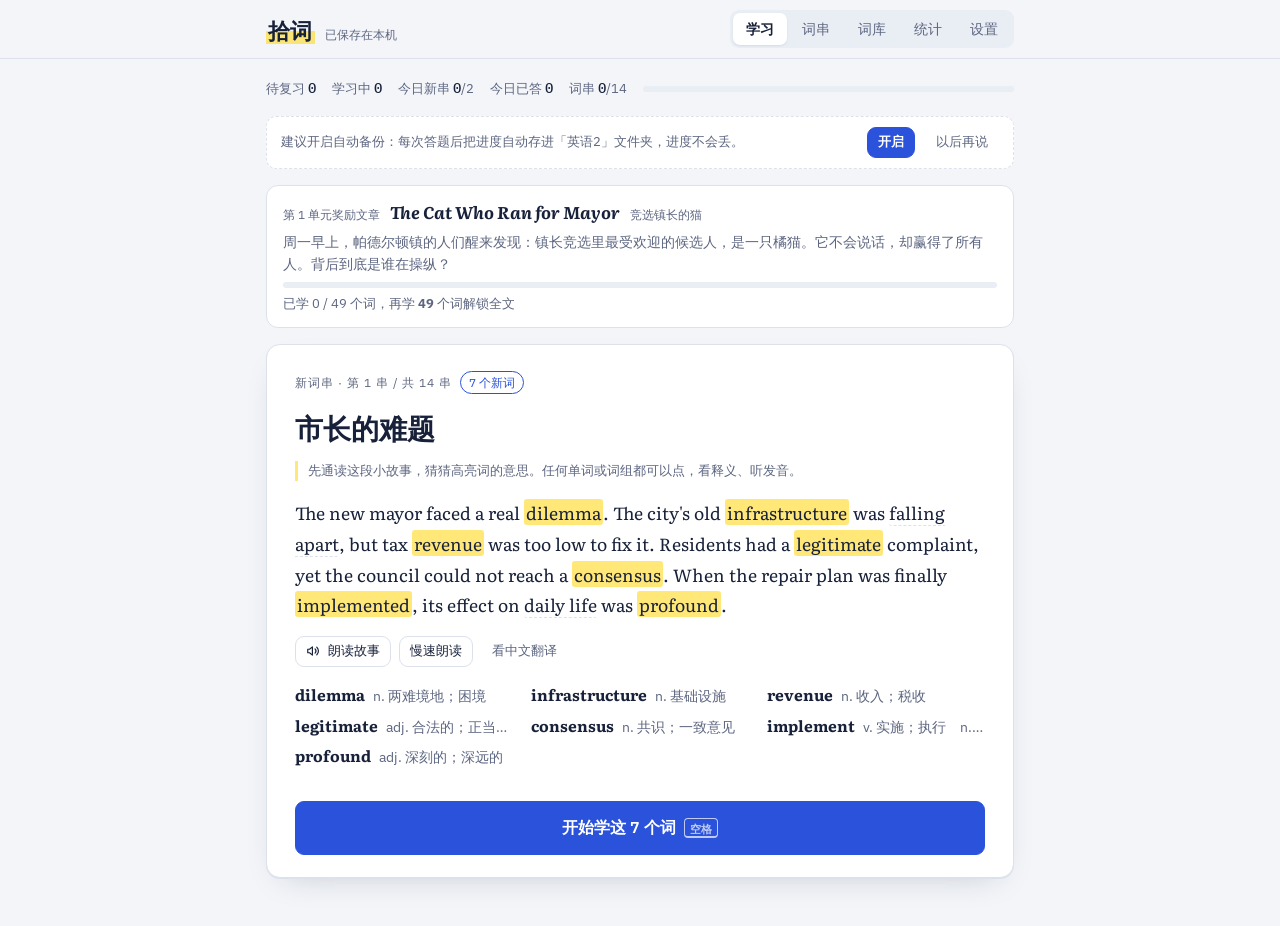
==== app/src/main/assets/www/index.html @ 58d3c7f0 "拾词 1.3.0：安卓 App、短文复习、全文点读、单元文章 Co-Authored-By: Claude Opus 5.5 <noreply@anthropic.com> Claude-Sessio" ====
<!doctype html>
<html lang="zh-CN">
<head>
<meta charset="utf-8">
<meta name="viewport" content="width=device-width,initial-scale=1,viewport-fit=cover">
<title>拾词背单词</title>
<meta name="shici-app" content="1.3.0">
<link rel="preconnect" href="https://fonts.googleapis.com">
<link rel="preconnect" href="https://fonts.gstatic.com" crossorigin>
<link rel="stylesheet" href="https://fonts.googleapis.com/css2?family=IBM+Plex+Mono:wght@400;500&family=IBM+Plex+Sans:wght@400;500;600&family=Literata:opsz,wght@7..72,500;7..72,700&display=swap">
<style>
/* Layout: one centered study column under a slim header; the headword is the hero, marked with a highlighter stroke. */
:root{
  --paper:#F3F5F9; --surface:#FFFFFF; --sunk:#E9EDF4; --ink:#18213A; --muted:#5D6681; --line:#DCE1EB;
  --accent:#2B52DB; --accent-ink:#FFFFFF; --mark:rgba(255,214,10,.55);
  --again:#C9372E; --hard:#B57405; --good:#17834C; --easy:#2B52DB;
  --font-head:"Literata","Songti SC","Noto Serif SC",Georgia,serif;
  --font-ui:"IBM Plex Sans","PingFang SC","Hiragino Sans GB","Microsoft YaHei","Noto Sans SC",system-ui,sans-serif;
  --font-mono:"IBM Plex Mono",ui-monospace,Menlo,Consolas,monospace;
  --font-ipa:"Charis SIL","Doulos SIL","Lucida Sans Unicode","Arial Unicode MS",var(--font-ui);
  color-scheme:light;
}
@media (prefers-color-scheme: dark){:root:not([data-theme="light"]){
  --paper:#0F131D; --surface:#171D2B; --sunk:#1F2738; --ink:#E5E8F1; --muted:#97A0B8; --line:#2A3247;
  --accent:#7E9CFF; --accent-ink:#0D1322; --mark:rgba(230,190,20,.32);
  --again:#FF6E63; --hard:#EDAA3B; --good:#41C783; --easy:#7E9CFF; color-scheme:dark}}
:root[data-theme="dark"]{
  --paper:#0F131D; --surface:#171D2B; --sunk:#1F2738; --ink:#E5E8F1; --muted:#97A0B8; --line:#2A3247;
  --accent:#7E9CFF; --accent-ink:#0D1322; --mark:rgba(230,190,20,.32);
  --again:#FF6E63; --hard:#EDAA3B; --good:#41C783; --easy:#7E9CFF; color-scheme:dark}

*{box-sizing:border-box}
html,body{min-height:100%}
body{margin:0;background:var(--paper);color:var(--ink);font-family:var(--font-ui);font-size:15px;line-height:1.6;-webkit-font-smoothing:antialiased}
[hidden]{display:none!important}
button,input,textarea,select{font:inherit;color:inherit}
button{cursor:pointer}
:focus-visible{outline:2px solid var(--accent);outline-offset:2px}
.wrap{max-width:780px;margin:0 auto;padding-left:max(16px,env(safe-area-inset-left,0px));padding-right:max(16px,env(safe-area-inset-right,0px))}

.top{position:sticky;top:0;z-index:5;background:var(--paper);border-bottom:1px solid var(--line)}
.top .wrap{display:flex;align-items:center;justify-content:space-between;gap:12px;padding-block:10px;flex-wrap:wrap}
.brand{display:flex;align-items:baseline;gap:10px}
.logo{font-family:var(--font-head);font-weight:700;font-size:22px;letter-spacing:.02em;background:linear-gradient(transparent 55%,var(--mark) 55%,var(--mark) 92%,transparent 92%);padding:0 2px}
.sync{font-size:12px;color:var(--muted)}
.tabs{display:flex;gap:2px;background:var(--sunk);padding:3px;border-radius:9px}
.tabs button{border:0;background:transparent;padding:5px 13px;border-radius:7px;font-size:14px;color:var(--muted)}
.tabs button[aria-selected="true"]{background:var(--surface);color:var(--ink);font-weight:600;box-shadow:0 1px 2px rgba(0,0,0,.08)}

main{padding-block:18px 48px}
section{display:flex;flex-direction:column;gap:16px}

.today{display:flex;align-items:center;gap:16px;flex-wrap:wrap;font-size:13px;color:var(--muted)}
.today b{color:var(--ink);font-family:var(--font-mono);font-weight:500;font-size:14px}
.today .meter{flex:1 1 140px;height:6px;background:var(--sunk);border-radius:3px;overflow:hidden;min-width:120px}
.today .meter i{display:block;height:100%;background:var(--good);width:0;transition:width .3s}
.note{background:var(--surface);border:1px dashed var(--line);border-radius:10px;padding:10px 14px;font-size:13px;color:var(--muted);display:flex;gap:10px;align-items:center;flex-wrap:wrap}
.note .grow{flex:1 1 240px;min-width:0}
.note.warn{border-color:var(--hard);color:var(--ink)}

.card{background:var(--surface);border:1px solid var(--line);border-radius:14px;padding:26px 28px 22px;min-height:380px;display:flex;flex-direction:column;gap:16px;box-shadow:0 1px 0 var(--line),0 12px 32px -18px rgba(20,30,60,.25)}
.card.center{align-items:center;justify-content:center;text-align:center}
.kind{display:flex;gap:8px;align-items:center;font-size:12px;letter-spacing:.08em;color:var(--muted);flex-wrap:wrap}
.chip{display:inline-flex;align-items:center;gap:4px;font-size:12px;padding:1px 8px;border-radius:999px;border:1px solid var(--line);color:var(--muted);letter-spacing:0;white-space:nowrap}
.chip.new{border-color:var(--accent);color:var(--accent)}
.chip.leech{border-color:var(--again);color:var(--again)}
.chip.learn{border-color:var(--hard);color:var(--hard)}
.chip.done{border-color:var(--good);color:var(--good)}
.head{display:flex;align-items:center;gap:14px;flex-wrap:wrap}
.hw{font-family:var(--font-head);font-weight:700;font-size:clamp(34px,8vw,52px);line-height:1.1;letter-spacing:-.01em;background:linear-gradient(transparent 60%,var(--mark) 60%,var(--mark) 90%,transparent 90%);padding:0 4px;overflow-wrap:anywhere}
.ipa{font-family:var(--font-ipa);color:var(--muted);font-size:17px}
.spk{border:1px solid var(--line);background:var(--surface);width:34px;height:34px;border-radius:50%;display:inline-grid;place-items:center;color:var(--muted);flex:none}
.spk:hover{color:var(--accent);border-color:var(--accent)}
.spk svg{width:16px;height:16px}
.prompt{color:var(--muted);font-size:14px}
.zh{font-size:20px;font-weight:600;line-height:1.5}
.ex{font-family:var(--font-head);font-size:17px;line-height:1.55;display:flex;gap:8px;align-items:flex-start}
.ex .t{min-width:0}
mark{background:var(--mark);color:inherit;padding:0 2px;border-radius:2px}
.exzh{color:var(--muted);font-size:14px;margin-top:-8px}
.gap{flex:1}

.mnbox{background:var(--sunk);border-radius:10px;padding:12px 14px;display:flex;flex-direction:column;gap:7px;font-size:14.5px}
.mnrow{display:grid;grid-template-columns:auto minmax(0,1fr);gap:10px;align-items:baseline}
.mt{font-size:11.5px;font-weight:600;padding:0 6px;border-radius:4px;white-space:nowrap;border:1px solid currentColor;line-height:1.6}
.mt.t-谐音{color:var(--again)} .mt.t-词根{color:var(--accent)} .mt.t-拆分{color:var(--good)}
.mt.t-联想{color:var(--hard)} .mt.t-形近{color:var(--muted)} .mt.t-发音{color:var(--muted)} .mt.t-我的{color:var(--ink)}
.facts{display:grid;grid-template-columns:auto minmax(0,1fr);gap:4px 12px;font-size:13.5px}
.facts dt{color:var(--muted)}
.facts dd{margin:0}
.notebtn{align-self:flex-start}
.noteedit{display:flex;flex-direction:column;gap:8px}
.noteedit textarea{min-height:64px;font-family:var(--font-ui);font-size:14px}

.blank{display:inline-block;min-width:4.5em;border-bottom:2px solid var(--ink);text-align:center;font-family:var(--font-mono);font-size:15px;letter-spacing:.12em;color:var(--accent)}
.answer{display:flex;gap:10px;flex-wrap:wrap}
.answer input{flex:1 1 220px;min-width:0;font-family:var(--font-mono);font-size:20px;padding:10px 14px;border:1.5px solid var(--line);border-radius:10px;background:var(--paper)}
.answer input:focus{border-color:var(--accent);outline:none}
.diff{font-family:var(--font-mono);font-size:18px;letter-spacing:.06em}
.diff .x{color:var(--again);text-decoration:underline}
.diff .y{color:var(--good)}

.btn{border:1px solid var(--line);background:var(--surface);padding:8px 16px;border-radius:9px;font-size:14px;display:inline-flex;align-items:center;gap:8px;justify-content:center}
.btn:hover{border-color:var(--muted)}
.btn.primary{background:var(--accent);border-color:var(--accent);color:var(--accent-ink);font-weight:600}
.btn.big{width:100%;padding:13px;font-size:16px}
.btn.ghost{border-color:transparent;background:transparent;color:var(--muted)}
.btn.danger{color:var(--again)}
.btn:disabled{opacity:.45;cursor:not-allowed}
.btn.sm{padding:4px 10px;font-size:13px}
kbd{font-family:var(--font-mono);font-size:11px;border:1px solid var(--line);border-bottom-width:2px;border-radius:4px;padding:0 5px;color:var(--muted);background:var(--paper)}
.btn.primary kbd{background:transparent;color:inherit;border-color:currentColor;opacity:.7}

.grades{display:grid;grid-template-columns:repeat(4,1fr);gap:8px}
.grade{border:1px solid var(--line);background:var(--surface);border-radius:10px;padding:10px 4px 8px;display:flex;flex-direction:column;align-items:center;gap:1px}
.grade .g{font-weight:600;font-size:15px}
.grade .iv{font-family:var(--font-mono);font-size:12px;color:var(--muted)}
.grade[data-g="1"] .g{color:var(--again)} .grade[data-g="2"] .g{color:var(--hard)}
.grade[data-g="3"] .g{color:var(--good)} .grade[data-g="4"] .g{color:var(--easy)}
.grade:hover{background:var(--sunk)}
.grade.sug{outline:2px solid var(--accent);outline-offset:1px}
.hint{font-size:12px;color:var(--muted);text-align:center}
.card h2{font-family:var(--font-head);font-size:28px;line-height:1.25;margin:0;text-wrap:balance}
.card.center p{margin:0;color:var(--muted)}

/* chain preview & challenge */
.story{font-family:var(--font-head);font-size:17.5px;line-height:1.75}
.story mark{cursor:pointer}
.storyzh{font-size:14px;color:var(--muted);line-height:1.7}
.wgrid{display:grid;grid-template-columns:repeat(auto-fill,minmax(210px,1fr));gap:6px 18px;font-size:14px}
.wgrid div{display:flex;gap:8px;align-items:baseline;min-width:0}
.wgrid b{font-family:var(--font-head);font-size:15.5px;white-space:nowrap}
.wgrid span{color:var(--muted);overflow:hidden;text-overflow:ellipsis;white-space:nowrap;min-width:0}
.tip{font-size:13px;color:var(--muted);border-left:3px solid var(--mark);padding-left:10px}
.slot{display:inline-block;min-width:5.5em;padding:0 6px;border-bottom:2px solid var(--line);font-family:var(--font-ui);font-size:14px;color:var(--muted);text-align:center;line-height:1.5}
.slot.cur{border-color:var(--accent);color:var(--accent);background:var(--sunk);border-radius:4px 4px 0 0}
.slot.ok{border-color:var(--good);color:var(--good);font-family:var(--font-head);font-size:17px}
.slot.bad{border-color:var(--again);color:var(--again);font-family:var(--font-head);font-size:17px}
.bank{display:flex;flex-wrap:wrap;gap:8px}
.bank button{border:1px solid var(--line);background:var(--paper);border-radius:8px;padding:6px 12px;font-family:var(--font-head);font-size:15.5px}
.bank button:hover:not(:disabled){border-color:var(--accent);color:var(--accent)}
.bank button:disabled{opacity:.3;text-decoration:line-through}
.bank button.shake{animation:shake .3s;border-color:var(--again);color:var(--again)}
@keyframes shake{25%{transform:translateX(-4px)}75%{transform:translateX(4px)}}

/* chains tab */
.chains{display:flex;flex-direction:column;gap:10px}
details.panel{background:var(--surface);border:1px solid var(--line);border-radius:12px}
details.panel>summary{cursor:pointer;padding:12px 16px;list-style:none;display:flex;justify-content:space-between;align-items:center;gap:12px;flex-wrap:wrap}
details.panel>summary::-webkit-details-marker{display:none}
details.panel>summary .ttl{font-weight:600;display:flex;gap:10px;align-items:baseline;min-width:0}
details.panel>summary .ttl small{font-family:var(--font-mono);color:var(--muted);font-weight:400}
details.panel>summary .sm{display:flex;gap:6px;align-items:center;flex-wrap:wrap}
.panel-body{padding:0 16px 16px;display:flex;flex-direction:column;gap:12px}
.prog{height:4px;background:var(--sunk);border-radius:2px;overflow:hidden;width:80px}
.prog i{display:block;height:100%;background:var(--good)}

/* words */
.toolbar{display:flex;gap:10px;flex-wrap:wrap;align-items:center}
.toolbar input[type=search]{flex:1 1 200px;min-width:0;padding:8px 12px;border:1px solid var(--line);border-radius:9px;background:var(--surface)}
.filters{display:flex;gap:6px;flex-wrap:wrap}
.filters button{border:1px solid var(--line);background:var(--surface);border-radius:999px;padding:3px 12px;font-size:13px;color:var(--muted)}
.filters button[aria-pressed="true"]{border-color:var(--ink);color:var(--ink);font-weight:600}
textarea{width:100%;min-height:140px;padding:10px 12px;border:1px solid var(--line);border-radius:9px;background:var(--paper);font-family:var(--font-mono);font-size:13px;line-height:1.5;resize:vertical}
.fmt{font-size:12.5px;color:var(--muted);line-height:1.75}
.fmt code{font-family:var(--font-mono);background:var(--sunk);padding:0 4px;border-radius:3px;overflow-wrap:anywhere}
.row-actions{display:flex;gap:8px;flex-wrap:wrap;align-items:center}
.status{font-size:13px;color:var(--muted)}
.check{display:inline-flex;gap:6px;align-items:center;font-size:13px;color:var(--muted)}
.list{background:var(--surface);border:1px solid var(--line);border-radius:12px;overflow:hidden}
.item{display:grid;grid-template-columns:minmax(0,1.1fr) minmax(0,2fr) auto;gap:12px;align-items:center;padding:10px 14px;border-top:1px solid var(--line)}
.item:first-child{border-top:0}
.item .w{font-family:var(--font-head);font-weight:700;font-size:16px;overflow-wrap:anywhere}
.item .w small{display:block;font-family:var(--font-ipa);font-weight:400;font-size:12px;color:var(--muted)}
.item .m{font-size:13.5px;color:var(--muted);overflow:hidden;text-overflow:ellipsis;display:-webkit-box;-webkit-line-clamp:2;-webkit-box-orient:vertical}
.item .meta{display:flex;gap:6px;align-items:center;justify-content:flex-end;flex-wrap:wrap}
.item .due{font-family:var(--font-mono);font-size:12px;color:var(--muted);white-space:nowrap}
.icon-btn{border:0;background:transparent;color:var(--muted);padding:4px 6px;border-radius:6px;font-size:13px}
.icon-btn:hover{background:var(--sunk);color:var(--ink)}
.edit{grid-column:1/-1;display:grid;grid-template-columns:1fr 1fr;gap:8px;padding-top:6px}
.edit label{display:flex;flex-direction:column;gap:2px;font-size:12px;color:var(--muted);min-width:0}
.edit label.full{grid-column:1/-1}
.edit input,.edit textarea{padding:6px 10px;border:1px solid var(--line);border-radius:7px;background:var(--paper);font-size:14px;min-height:0;font-family:var(--font-ui)}
.edit textarea{min-height:60px}
.empty{padding:28px;text-align:center;color:var(--muted)}

/* stats */
.tiles{display:grid;grid-template-columns:repeat(4,1fr);gap:10px}
.tile{background:var(--surface);border:1px solid var(--line);border-radius:12px;padding:12px 14px}
.tile .k{font-size:12px;color:var(--muted)}
.tile .v{font-family:var(--font-mono);font-size:26px;font-weight:500;font-variant-numeric:tabular-nums;line-height:1.3}
.tile .v small{font-size:13px;color:var(--muted)}
.box{background:var(--surface);border:1px solid var(--line);border-radius:12px;padding:16px}
.box h3{margin:0 0 12px;font-size:14px;font-weight:600}
.stack{display:flex;height:14px;border-radius:7px;overflow:hidden;background:var(--sunk)}
.stack i{display:block;height:100%}
.legend{display:flex;gap:14px;flex-wrap:wrap;font-size:12.5px;color:var(--muted);margin-top:10px}
.legend span{display:inline-flex;align-items:center;gap:6px}
.legend i{width:10px;height:10px;border-radius:2px;display:inline-block}
.bars{display:grid;gap:4px;align-items:stretch;height:160px}
.bar{display:grid;grid-template-rows:auto minmax(0,1fr) auto;justify-items:center;gap:4px;min-width:0;height:100%}
.bar .n{font-family:var(--font-mono);font-size:11px;color:var(--muted);height:15px}
.bar .tr{width:100%;height:100%;display:flex;align-items:flex-end;justify-content:center;border-bottom:1px solid var(--line)}
.bar i{display:block;width:70%;max-width:34px;background:var(--accent);border-radius:4px 4px 0 0;min-height:2px}
.bar.today i{background:var(--good)}
.bar .d{font-size:11px;color:var(--muted);white-space:nowrap}

/* settings */
.form{display:flex;flex-direction:column}
.field{display:grid;grid-template-columns:minmax(0,1fr) auto;gap:6px 16px;align-items:center;padding:12px 0;border-top:1px solid var(--line)}
.field:first-child{border-top:0}
.field .lbl{font-weight:500}
.field .sub{grid-column:1/-1;font-size:12.5px;color:var(--muted);margin-top:-4px}
.field input[type=range]{width:180px;max-width:42vw;accent-color:var(--accent)}
.field output{font-family:var(--font-mono);font-size:14px;min-width:3.5em;display:inline-block;text-align:right}
.field select{padding:5px 8px;border:1px solid var(--line);border-radius:7px;background:var(--surface)}
.switch{width:20px;height:20px;accent-color:var(--accent)}
.method{display:grid;gap:12px}
.method div{display:grid;grid-template-columns:auto minmax(0,1fr);gap:4px 12px}
.method b{font-weight:600}
.method .tag{font-family:var(--font-mono);font-size:11px;color:var(--accent);border:1px solid var(--accent);border-radius:4px;padding:0 5px;height:fit-content;margin-top:3px;white-space:nowrap}
.method p{margin:0;font-size:13.5px;color:var(--muted);grid-column:2}

.toast{position:fixed;left:50%;bottom:calc(20px + env(safe-area-inset-bottom,0px));transform:translateX(-50%);background:var(--ink);color:var(--paper);padding:8px 16px;border-radius:9px;font-size:14px;opacity:0;pointer-events:none;transition:opacity .2s;max-width:calc(100% - 32px)}
.toast.on{opacity:1}

/* tap-to-read */
.tk{cursor:pointer;border-radius:3px;transition:background .15s}
.tk:hover{background:var(--sunk)}
.tk.dw{border-bottom:1px dotted var(--muted)}
.tk.hl{background:var(--mark);padding:0 2px;border-bottom:0}
.tk.ph{border-bottom:1px dashed var(--line)}
.tk.on{background:var(--accent);color:var(--accent-ink);border-bottom-color:transparent}
.gsheet{position:fixed;left:50%;transform:translateX(-50%);bottom:calc(14px + env(safe-area-inset-bottom,0px));width:min(560px,calc(100% - 24px));background:var(--surface);border:1px solid var(--line);border-radius:14px;box-shadow:0 18px 48px -12px rgba(10,20,50,.45);padding:14px 16px;z-index:20;display:flex;flex-direction:column;gap:6px;max-height:55vh;overflow:auto}
.gsheet .ghead{display:flex;align-items:baseline;gap:10px;flex-wrap:wrap;font-family:var(--font-head);font-size:22px;font-weight:700}
.gsheet .ghead .ipa{font-size:14px;font-weight:400}
.gsheet .gzh{font-size:16px;font-weight:600}
.gsheet .gnote{font-size:12.5px;color:var(--muted)}
.gsheet .gsent{font-size:13.5px;color:var(--ink);background:var(--sunk);border-radius:8px;padding:6px 10px;display:flex;gap:8px}
.gsheet .gsent .gnote{white-space:nowrap}
.gsheet .row-actions{margin-top:4px}
/* units */
.unitbar{background:var(--surface);border:1px solid var(--line);border-radius:12px;padding:12px 16px;display:flex;flex-direction:column;gap:6px}
.unitbar .ut{display:flex;gap:10px;align-items:baseline;flex-wrap:wrap}
.unitbar .ut b{font-family:var(--font-head);font-style:italic;font-size:17px}
.unitbar .ut small{color:var(--muted);font-size:12px}
.unitbar .hook{font-size:13.5px;color:var(--muted);line-height:1.65}
.ubar{height:6px;background:var(--sunk);border-radius:3px;overflow:hidden}
.ubar i{display:block;height:100%;background:linear-gradient(90deg,var(--accent),var(--good))}
.unit{background:var(--surface);border:1px solid var(--line);border-radius:14px;padding:16px;display:flex;flex-direction:column;gap:10px;margin-top:8px}
.unit .uh{display:flex;justify-content:space-between;gap:12px;align-items:baseline;flex-wrap:wrap}
.unit .uh b{font-family:var(--font-head);font-size:20px;font-style:italic}
.unit .uh small{color:var(--muted)}
.unit .teaser{position:relative;max-height:9.5em;overflow:hidden}
.unit .teaser::after{content:"";position:absolute;left:0;right:0;bottom:0;height:3em;background:linear-gradient(transparent,var(--surface))}
.atitle{font-family:var(--font-head)!important;font-style:italic;font-size:30px!important}
.para{display:flex;flex-direction:column;gap:6px}
.para p{margin:0}
.ptools{display:flex;gap:6px}
.unitwin{font-size:46px;font-family:var(--font-head);font-style:italic;line-height:1.15}

@media (max-width:560px){
  .card{padding:20px 18px 16px;min-height:320px}
  .tiles{grid-template-columns:repeat(2,1fr)}
  .item{grid-template-columns:minmax(0,1fr) auto}
  .item .m{grid-column:1/-1;grid-row:2}
  .edit{grid-template-columns:1fr}
  .tabs button{padding:5px 9px}
  .story{font-size:16.5px}
}
@media (prefers-reduced-motion:reduce){*{transition:none!important;animation:none!important}}
</style>
</head>
<body>
<header class="top">
  <div class="wrap">
    <div class="brand"><span class="logo">拾词</span><span class="sync" id="saveChip">本机保存</span></div>
    <nav class="tabs" role="tablist" aria-label="页面">
      <button role="tab" id="t-study" data-tab="study" aria-selected="true">学习</button>
      <button role="tab" id="t-chains" data-tab="chains" aria-selected="false">词串</button>
      <button role="tab" id="t-words" data-tab="words" aria-selected="false">词库</button>
      <button role="tab" id="t-stats" data-tab="stats" aria-selected="false">统计</button>
      <button role="tab" id="t-settings" data-tab="settings" aria-selected="false">设置</button>
    </nav>
  </div>
</header>

<main class="wrap">
  <section id="tab-study">
    <div class="today" id="todayBar"></div>
    <div class="note warn" id="backupNote" hidden><span class="grow">进度只存在这个浏览器里。已经一周没备份了，导出一份更安心。</span><button class="btn sm" id="backupNow">导出备份</button></div>
    <div class="note warn" id="backlogNote" hidden></div>
    <div class="note" id="fsbNote" hidden></div>
    <div class="note warn" id="restoreNote" hidden></div>
    <div class="unitbar" id="unitBar" hidden></div>
    <article class="card" id="card" aria-live="polite"></article>
  </section>

  <section id="tab-chains" hidden>
    <div class="note"><span class="grow">每个词串是一个小场景：先读故事猜词义，再逐个学单词，学完用“串联回顾”在故事里把词填回去。同义词、反义词和长得像的词被刻意分到不同的串里，避免互相干扰。</span></div>
    <div class="chains" id="chainList"></div>
  </section>

  <section id="tab-words" hidden>
    <details class="panel" id="importPanel">
      <summary><span class="ttl">导入单词</span><span class="sm">+</span></summary>
      <div class="panel-body">
        <div class="fmt">两种方式：<br>
          ① 直接粘贴单词表，每行一个词，可带释义和例句，用 <code>|</code> 或 Tab 分隔：<code>abandon | v. 放弃 | They had to abandon the plan. | 他们不得不放弃计划。</code> 每 7 个词自动组成一串。<br>
          ② 想要和内置词一样的记忆法、主题词串和故事：先在下面粘贴单词，点「生成给 Claude 的提示词」，把提示词发给 Claude，再把它回复的 JSON 粘贴回来导入。</div>
        <textarea id="importText" placeholder="粘贴单词表，或 Claude 生成的 JSON…" spellcheck="false"></textarea>
        <div class="row-actions">
          <button class="btn primary" id="importBtn">导入</button>
          <label class="btn" for="importFile">选择文件</label>
          <input type="file" id="importFile" accept=".txt,.csv,.tsv,.json,text/plain,application/json" hidden>
          <button class="btn" id="promptBtn">生成给 Claude 的提示词</button>
          <label class="check"><input type="checkbox" id="importFirst" checked> 优先学习导入的词</label>
        </div>
        <div class="status" id="importStatus"></div>
        <div id="promptOut" hidden>
          <textarea id="promptText" readonly></textarea>
          <div class="row-actions"><button class="btn" id="copyPrompt">复制提示词</button><span class="status">复制后发给 Claude，把回复的 JSON 粘贴到上面的框里导入。</span></div>
        </div>
      </div>
    </details>
    <div class="toolbar">
      <input type="search" id="search" placeholder="搜索单词或释义" aria-label="搜索">
      <div class="filters" id="filters">
        <button data-f="all" aria-pressed="true">全部</button>
        <button data-f="new" aria-pressed="false">未学</button>
        <button data-f="learn" aria-pressed="false">学习中</button>
        <button data-f="done" aria-pressed="false">已掌握</button>
        <button data-f="leech" aria-pressed="false">顽固词</button>
      </div>
    </div>
    <div class="status" id="listCount"></div>
    <div class="list" id="wordList"></div>
    <button class="btn" id="moreBtn" hidden>显示更多</button>
  </section>

  <section id="tab-stats" hidden>
    <div class="tiles" id="tiles"></div>
    <div class="box"><h3>词汇状态</h3><div class="stack" id="stateStack"></div><div class="legend" id="stateLegend"></div></div>
    <div class="box"><h3>未来 7 天要复习的卡片</h3><div class="bars" id="forecast"></div></div>
    <div class="box"><h3>最近 14 天复习量</h3><div class="bars" id="history"></div></div>
  </section>

  <section id="tab-settings" hidden>
    <div class="box">
      <h3>学习节奏</h3>
      <div class="form">
        <div class="field"><span class="lbl">每天新学几串</span><span><input type="range" id="setGroups" min="1" max="5" step="1"> <output id="outGroups"></output></span>
          <span class="sub">一串 6–8 个词。默认 2 串（约 14 个新词），长期坚持建议每天 10–20 个新词。</span></div>
        <div class="field"><span class="lbl">目标记忆保持率</span><span><input type="range" id="setRet" min="80" max="97" step="1"> <output id="outRet"></output></span>
          <span class="sub">复习时能想起来的概率。默认 90%；调到 95% 复习量约翻倍，85% 更省时间但忘得更多。</span></div>
        <div class="field"><span class="lbl">拼写练习</span><input type="checkbox" class="switch" id="setSpell">
          <span class="sub">认识一个词后，再加一张“看中文和例句、拼出单词”的卡片。</span></div>
        <div class="field"><span class="lbl">复习积压时暂停新词</span><input type="checkbox" class="switch" id="setPause">
          <span class="sub">待复习超过 150 张时，当天不开新串，先把旧词稳住。</span></div>
      </div>
    </div>
    <div class="box">
      <h3>发音</h3>
      <div class="form">
        <div class="field"><span class="lbl">出题时自动朗读</span><input type="checkbox" class="switch" id="setSpeak"></div>
        <div class="field"><span class="lbl">口音</span><select id="setAccent"><option value="en-US">美音</option><option value="en-GB">英音</option></select></div>
        <div class="field"><span class="lbl">语速</span><span><input type="range" id="setRate" min="60" max="120" step="10"> <output id="outRate"></output></span></div>
      </div>
    </div>
    <div class="box">
      <h3>版本与更新</h3>
      <p class="status" id="appVer" style="margin:0 0 12px"></p>
      <div class="row-actions" id="appUpd" hidden><button class="btn" id="checkUpd">检查新版 App</button><button class="btn" id="pickUpd">安装内容更新包（.html）</button><button class="btn ghost" id="resetUpd">恢复 App 自带的内容</button></div>
      <p class="status" id="appUpdNote" style="margin:10px 0 0" hidden>两种更新都不会影响学习进度。新版 App 直接覆盖安装即可；内容更新包是电脑上的「拾词背单词.html」新版本，传到手机后在这里选它。</p>
    </div>
    <div class="box">
      <h3 id="fsbTitle">自动备份到文件夹</h3>
      <p class="status" id="fsbStatus" style="margin:0 0 12px"></p>
      <div class="row-actions"><button class="btn primary" id="fsbPick">选择备份文件夹</button><button class="btn" id="fsbGrantBtn" hidden>恢复自动备份</button><button class="btn" id="fsbNow" hidden>立即备份一次</button></div>
    </div>
    <div class="box">
      <h3>数据</h3>
      <p class="status" style="margin:0 0 12px">进度保存在这台电脑的浏览器里，跟着这个浏览器走。清除浏览器数据或换浏览器打开会看不到进度，所以请定期导出备份（会下载一个 .json 文件），需要时从备份恢复。</p>
      <div class="row-actions">
        <button class="btn" id="exportBtn">导出备份</button>
        <label class="btn" for="restoreFile">从备份恢复</label>
        <input type="file" id="restoreFile" accept=".json,application/json" hidden>
        <button class="btn danger" id="resetBtn">重置全部学习进度</button>
        <button class="btn danger" id="deckBtn">恢复内置 100 词</button>
      </div>
      <p class="status" id="dataStatus" style="margin:10px 0 0"></p>
    </div>
    <div class="box">
      <h3>这个工具用了哪些方法</h3>
      <div class="method">
        <div><span class="tag">选词</span><b>从你最可能不会的高频词开始</b><p>六级 435 分刚过线，四级核心词基本掌握，六级词汇部分掌握。内置 100 词选的是新闻、学术和六级阅读里出现频率高、但这个水平常常不认识的词，按频率分三档排在前面。</p></div>
        <div><span class="tag">排序</span><b>不按 A–Z，按主题场景成串</b><p>研究发现，把同义词、反义词、同类词（几种水果、几个颜色）放在一起学，会互相干扰，多花约一半时间；按场景主题组织则略有帮助。所以每串是一个场景故事，近义和形近的词被分到不同的串。</p></div>
        <div><span class="tag">一串</span><b>一次学一串，用故事串起来</b><p>先读包含全部生词的小故事，猜词义；再逐个学；最后在故事里把词填回去。故事给第二个语境，例句给第三个，多语境有助于理解和迁移。</p></div>
        <div><span class="tag">记忆点</span><b>谐音、词根、拆分、联想</b><p>记忆法帮你第一次就把词形和词义挂上钩，但研究显示它对长期保持效果不稳定，所以它只是钩子，记牢还是靠后面的间隔复习。自己编的记忆点往往最好记，可以在卡片上写“我的记忆点”。</p></div>
        <div><span class="tag">短文</span><b>隔一段时间，回到故事里复习</b><p>学完一串后的第 1、3、7、16、35、80 天，会再把那篇小故事拿出来让你填词，备选词里混入别的串的词；单元文章在第一次读后的第 7、30、90 天再读一遍。在新的语境里提取单词，比单看卡片更接近真实阅读。</p></div>
        <div><span class="tag">FSRS</span><b>按记忆模型安排复习</b><p>在你快要忘记时才安排复习，同样效果下比固定的艾宾浩斯节点少复习很多次。</p></div>
        <div><span class="tag">回忆</span><b>先想，再看答案；先认，再拼</b><p>主动从记忆中提取比反复看更能记得久。认读卡建立词形和词义的联系，熟悉后再用拼写卡练主动回忆和拼写。</p></div>
      </div>
    </div>
  </section>
</main>
<div class="toast" id="toast" role="status"></div>
<div class="gsheet" id="gsheet" role="dialog" aria-label="释义" hidden></div>

<script>
/* 内置词库：14 个主题词串，共 100 词。
   排序：高频在前（三档：较常见 → 常见 → 次常见），每串按场景组织；
   同义、反义、形近词刻意拆到不同的串里，减少相互干扰。 */
const DECK = [
{title:"市长的难题", story:"The new mayor faced a real dilemma. The city's old infrastructure was falling apart, but tax revenue was too low to fix it. Residents had a legitimate complaint, yet the council could not reach a consensus. When the repair plan was finally implemented, its effect on daily life was profound.",
 storyZh:"新市长陷入了两难。城市的老旧基础设施正在崩坏，可税收太少，修不起。居民的抱怨合情合理，议会却迟迟达不成共识。修缮计划终于实施后，对日常生活的影响十分深远。",
 words:[
 {w:"dilemma",ipa:"dɪˈlemə",zh:"n. 两难境地；困境",ex:"She faced a dilemma: take the job abroad or stay with her family.",exZh:"她陷入两难：去国外工作，还是留在家人身边。",
  mn:[["词根","di-（二）+ lemma（命题）→ 两个选项摆在面前，都不好选 → 两难"],["谐音","“敌来吗？”——敌人来了，打还是逃？两难！"]],col:"face a dilemma 面临两难；moral dilemma 道德困境"},
 {w:"infrastructure",ipa:"ˈɪnfrəstrʌktʃə(r)",zh:"n. 基础设施",ex:"The country invested heavily in roads, railways and other infrastructure.",exZh:"该国在道路、铁路等基础设施上投入巨大。",
  mn:[["拆分","infra（在下面）+ structure（结构）→ 垫在城市下面撑着一切的结构 → 基础设施"]],col:"transport infrastructure 交通基础设施"},
 {w:"revenue",ipa:"ˈrevənjuː",zh:"n. 收入；税收",ex:"Advertising is the main source of revenue for most websites.",exZh:"广告是大多数网站的主要收入来源。",
  mn:[["词根","re-（回）+ ven（来，同 venue 场馆、avenue 大街）→ 流回来的钱 → 收入"],["联想","每个 venue（场馆）卖票，钱 re（回）到口袋 → revenue"]],col:"tax revenue 税收；generate revenue 创收"},
 {w:"legitimate",ipa:"lɪˈdʒɪtɪmət",zh:"adj. 合法的；正当的；合理的",ex:"Workers have a legitimate right to ask for fair pay.",exZh:"工人有正当权利要求公平的报酬。",
  mn:[["词根","legi（法律，同 legal 合法的）→ legal 的加长正式版 → 合法的、正当的"],["谐音","“立规矩它没的”——立了规矩它就没得说，合法正当"]],col:"legitimate concern 合理的担忧；legitimate reason 正当理由",fam:"legitimacy n. 合法性；illegitimate adj. 不合法的"},
 {w:"consensus",ipa:"kənˈsensəs",zh:"n. 共识；一致意见",ex:"There is a growing consensus that smoking in public places should be banned.",exZh:"越来越多的人一致认为应禁止在公共场所吸烟。",
  mn:[["词根","con-（共同）+ sens（感觉，同 sense）→ 大家感觉一样 → 共识"]],col:"reach a consensus 达成共识"},
 {w:"implement",ipa:"ˈɪmplɪment",zh:"v. 实施；执行　n. 工具",ex:"The school will implement the new policy next term.",exZh:"学校将在下学期实施新政策。",
  mn:[["词根","im-（进入）+ ple（填满，同 complete、plenty）→ 把计划填满、落到实处 → 实施"],["谐音","“硬扑了门”——政策硬扑进门，强制执行"]],col:"implement a plan/policy 实施计划/政策",fam:"implementation n. 实施"},
 {w:"profound",ipa:"prəˈfaʊnd",zh:"adj. 深刻的；深远的",ex:"The internet has had a profound impact on how we learn.",exZh:"互联网对我们的学习方式产生了深远影响。",
  mn:[["词根","pro-（向前）+ found（底，同 foundation 地基、fundamental 根本的）→ 一直深入到底 → 深刻的"]],col:"profound impact/effect 深远影响；profound change 深刻变化"}
 ]},
{title:"一家初创公司", story:"A small startup built a sophisticated app that disrupted the taxi industry. After a surge in users, prospective investors lined up at its door. Its robust growth soon offset the early losses, and customers happily embraced the new service.",
 storyZh:"一家小型初创公司开发了一款精密的应用，颠覆了出租车行业。用户激增之后，潜在投资者排队上门。强劲的增长很快抵消了早期亏损，顾客也欣然接受了这项新服务。",
 words:[
 {w:"sophisticated",ipa:"səˈfɪstɪkeɪtɪd",zh:"adj. 复杂精密的；老练的；见多识广的",ex:"Modern cars are equipped with sophisticated computer systems.",exZh:"现代汽车配备了精密的计算机系统。",
  mn:[["词根","soph（智慧，同 philosophy 哲学 =“爱智慧”）→ 充满智慧的 → 精密的、老练的"],["谐音","“扫飞死题”——一扫就把难题打飞，真老练"]],col:"sophisticated technology 尖端技术；sophisticated taste 高雅的品味"},
 {w:"disrupt",ipa:"dɪsˈrʌpt",zh:"v. 扰乱；打断；颠覆",ex:"Heavy snow disrupted train services across the country.",exZh:"大雪扰乱了全国的火车运行。",
  mn:[["词根","dis-（分开）+ rupt（断裂，同 bankrupt 破产、interrupt 打断）→ 打断、打散 → 扰乱"]],col:"disrupt traffic 扰乱交通；disruptive technology 颠覆性技术",fam:"disruption n. 中断；disruptive adj. 破坏性的"},
 {w:"surge",ipa:"sɜːdʒ",zh:"n./v. 激增；涌动",ex:"There has been a surge in online shopping since 2020.",exZh:"2020 年以来网购激增。",
  mn:[["词根","surg（升起，同 source 源头——水从地下涌起）→ 猛地涌起 → 激增"],["形近","surf（冲浪）的兄弟：浪头 surge 一下涌上来"]],col:"a surge in demand 需求激增",cf:"反义：plummet 暴跌（第 13 串）"},
 {w:"prospective",ipa:"prəˈspektɪv",zh:"adj. 潜在的；未来的；预期的",ex:"The university holds open days for prospective students.",exZh:"大学为潜在的新生举办开放日。",
  mn:[["词根","pro-（向前）+ spect（看，同 inspect 检查、spectator 观众）→ 向前看的 → 未来的、可能成为的"]],col:"prospective buyer/employer 潜在买家/未来雇主",cf:"perspective 视角（per-“透过”看）"},
 {w:"robust",ipa:"rəʊˈbʌst",zh:"adj. 强健的；稳健的；结实的",ex:"The economy remained robust despite the crisis.",exZh:"尽管有危机，经济依然稳健。",
  mn:[["词根","来自拉丁语 robur（橡树）→ 壮得像橡树 → 强健的"],["谐音","“肉巴士”——一整车肌肉，壮实得很"]],col:"robust growth 强劲增长；robust health 身体强健"},
 {w:"offset",ipa:"ˈɒfset",zh:"v. 抵消；弥补（过去式同形）",ex:"Higher prices were offset by better quality.",exZh:"价格上涨被更好的质量抵消了。",
  mn:[["拆分","off + set → 天平一边放亏损，另一边 set 上收益，正好 off 掉 → 抵消"]],col:"offset the cost/losses 抵消成本/损失；carbon offset 碳抵消"},
 {w:"embrace",ipa:"ɪmˈbreɪs",zh:"v. 拥抱；欣然接受",ex:"Young people tend to embrace new technology quickly.",exZh:"年轻人往往很快接受新技术。",
  mn:[["词根","em-（进入）+ brace（手臂，同 bracelet 手镯）→ 揽入双臂 → 拥抱 → 欣然接受新事物"]],col:"embrace change/an idea 拥抱变化/接受想法"}
 ]},
{title:"法庭上", story:"The lawyer contended that the police had no warrant to search the house. Under close scrutiny, the evidence looked far less compelling. The judge, a woman of great integrity, deemed the search illegal, and newspapers depicted the trial as a victory for privacy.",
 storyZh:"律师主张警方没有搜查令就搜了房子。经过仔细审查，证据远没有那么有说服力。正直的女法官认定这次搜查违法，报纸把这场审判描绘成隐私权的胜利。",
 words:[
 {w:"contend",ipa:"kənˈtend",zh:"v. 声称；主张；竞争；对付（with）",ex:"Some scientists contend that the drug is unsafe.",exZh:"一些科学家声称这种药不安全。",
  mn:[["词根","con-（共同）+ tend（伸展，同 extend）→ 大家一起伸手争 → 竞争；在辩论里争 → 主张"],["谐音","“肯藤的”——就是肯定这根藤是我的！坚持主张"]],col:"contend with difficulties 对付困难",fam:"contender n. 竞争者",cf:"同义：assert 断言（第 6 串）"},
 {w:"scrutiny",ipa:"ˈskruːtəni",zh:"n. 仔细审查；监督",ex:"The company's accounts came under close scrutiny.",exZh:"公司账目受到了严格审查。",
  mn:[["谐音","“四顾特你”——四面八方都在盯着你看 → 被仔细审查"],["词根","拉丁语 scruta 原指“碎布垃圾”→ 连垃圾堆都翻一遍 → 审查得极细"]],col:"under scrutiny 受到审查；public scrutiny 公众监督",fam:"scrutinize v. 仔细审查"},
 {w:"compelling",ipa:"kəmˈpelɪŋ",zh:"adj. 令人信服的；引人入胜的",ex:"She made a compelling argument for change.",exZh:"她提出了一个令人信服的变革理由。",
  mn:[["词根","com-（加强）+ pel（推，同 propel 推进、expel 驱逐）→ 强力推着你相信 → 令人信服的"]],col:"compelling evidence 令人信服的证据；a compelling story 引人入胜的故事",fam:"compel v. 迫使"},
 {w:"warrant",ipa:"ˈwɒrənt",zh:"n. 授权令；搜查令　v. 使有必要；值得",ex:"The situation warrants immediate action.",exZh:"这种情况需要立即采取行动。",
  mn:[["联想","war（战争）+ rant（咆哮）→ 战场上大吼“我有命令！”→ 授权令"],["谐音","“我认它”——法官签了字，我就认它 → 搜查令"]],col:"search/arrest warrant 搜查令/逮捕令；warrant attention 值得关注",fam:"warranty n. 保修单"},
 {w:"integrity",ipa:"ɪnˈteɡrəti",zh:"n. 正直；诚信；完整",ex:"He is a man of great integrity who never lies.",exZh:"他是一个从不说谎、非常正直的人。",
  mn:[["词根","integr（完整，同 integer 整数、integrate 整合）→ 人格完整无缺 → 正直、诚信"]],col:"academic integrity 学术诚信；personal integrity 个人品格"},
 {w:"deem",ipa:"diːm",zh:"v. 认为；视为",ex:"The film was deemed unsuitable for children.",exZh:"这部电影被认为不适合儿童观看。",
  mn:[["联想","和 doom（审判、厄运）同源 → 下判断 → 认为、视为"],["谐音","“低眯”——低头眯眼看了看：我认为不行"]],col:"be deemed (to be) + adj./n. 被认为是……"},
 {w:"depict",ipa:"dɪˈpɪkt",zh:"v. 描绘；描述",ex:"The painting depicts a busy street in old Beijing.",exZh:"这幅画描绘了老北京一条热闹的街道。",
  mn:[["词根","de-（加强）+ pict（画，同 picture）→ 画出来 → 描绘"]],col:"depict sb. as… 把某人描绘成……",fam:"depiction n. 描绘"}
 ]},
{title:"绿色新政", story:"To curb air pollution, the government offered subsidies for solar panels. A new law mandated that factories report their emissions in a transparent way. Experts believe the plan is viable and can be sustained for decades, an unprecedented shift for the country.",
 storyZh:"为了遏制空气污染，政府为太阳能板提供补贴。一项新法律强制要求工厂透明地报告排放。专家认为这个计划可行，能持续几十年——对这个国家来说是前所未有的转变。",
 words:[
 {w:"curb",ipa:"kɜːb",zh:"v./n. 抑制；控制",ex:"The city introduced new rules to curb air pollution.",exZh:"该市出台新规以控制空气污染。",
  mn:[["词根","来自 curve（弯）：原指勒在马嘴下的弯链 → 勒住 → 抑制"],["谐音","“可不！”——可不能再这样了，赶紧遏制"]],col:"curb inflation/spending 抑制通胀/控制开支"},
 {w:"subsidy",ipa:"ˈsʌbsədi",zh:"n. 补贴；津贴",ex:"Farmers receive government subsidies to grow wheat.",exZh:"农民种小麦可以得到政府补贴。",
  mn:[["词根","sub-（在下面）+ sid（坐，同 reside 居住、president 坐在前面的人）→ 坐在下面托底的钱 → 补贴"],["谐音","“杀不死弟”——有了补贴，弟弟饿不死"]],col:"government/farm subsidies 政府/农业补贴",fam:"subsidize v. 补贴"},
 {w:"mandate",ipa:"ˈmændeɪt",zh:"n. 授权；命令　v. 强制规定",ex:"The law mandates that all new buildings have fire alarms.",exZh:"法律强制规定所有新建筑必须安装火警报警器。",
  mn:[["词根","man（手，同 manual 手工的）+ date（给，同 donate 捐）→ 亲手交给你的命令 → 授权、强制"],["谐音","“慢点它！”——上头下了命令：给我慢点"]],col:"a mandate to do 做某事的授权",fam:"mandatory adj. 强制的"},
 {w:"transparent",ipa:"trænsˈpærənt",zh:"adj. 透明的；易懂的；坦率的",ex:"The government promised a more transparent decision-making process.",exZh:"政府承诺决策过程更加透明。",
  mn:[["词根","trans-（穿过）+ par（出现，同 appear）→ 光能穿过、里面一览无余 → 透明的"]],col:"transparent process 透明的流程",fam:"transparency n. 透明度"},
 {w:"viable",ipa:"ˈvaɪəbl",zh:"adj. 可行的；能存活的",ex:"Solar power is now a viable alternative to coal.",exZh:"太阳能现已成为煤炭的可行替代品。",
  mn:[["词根","vi（生命，同 vital 至关重要的、vivid 生动的）+ -able → 能活下去的 → 可行的"],["谐音","“外包”——外包出去也能活下来，这方案可行"]],col:"a viable option/alternative 可行的选择",cf:"同义：feasible（第 13 串）"},
 {w:"sustain",ipa:"səˈsteɪn",zh:"v. 维持；支撑；遭受（损伤）",ex:"The planet cannot sustain this level of consumption.",exZh:"地球无法维持这种消费水平。",
  mn:[["词根","sus（=sub 在下面）+ tain（握住，同 contain、maintain）→ 从下面托住 → 支撑、维持"]],col:"sustain growth 维持增长；sustain injuries 受伤",fam:"sustainable adj. 可持续的"},
 {w:"unprecedented",ipa:"ʌnˈpresɪdentɪd",zh:"adj. 前所未有的",ex:"The pandemic caused unprecedented disruption to education.",exZh:"疫情给教育带来了前所未有的冲击。",
  mn:[["拆分","un（不）+ pre（之前）+ ced（走，同 proceed）→ 之前没人走过的路 → 前所未有"]],col:"on an unprecedented scale 以前所未有的规模",fam:"precedent n. 先例"}
 ]},
{title:"一位好老师", story:"A prominent teacher believed that every child has an inherent curiosity. She fostered it with games instead of tests, which induced even shy students to speak up. Her method had a substantial effect on their career trajectories, and the school board later endorsed it.",
 storyZh:"一位知名教师相信，每个孩子都有与生俱来的好奇心。她用游戏而不是考试来培养它，连害羞的学生都被引得开口发言。她的方法对学生们的职业轨迹产生了重大影响，后来得到了校董会的认可。",
 words:[
 {w:"prominent",ipa:"ˈprɒmɪnənt",zh:"adj. 著名的；重要的；突出的",ex:"She is a prominent figure in the art world.",exZh:"她是艺术界的知名人物。",
  mn:[["词根","pro-（向前）+ min（伸出，同 eminent 杰出的）→ 向前伸出来、一眼看见 → 突出的、著名的"]],col:"a prominent figure 知名人物；play a prominent role 起重要作用"},
 {w:"inherent",ipa:"ɪnˈhɪərənt",zh:"adj. 固有的；内在的",ex:"Every investment carries inherent risks.",exZh:"每项投资都有固有风险。",
  mn:[["词根","in-（在里面）+ her（粘，同 adhere 粘附）→ 粘在里面拿不掉 → 固有的"],["拆分","in her ent →“在她(her)身体里”天生就有 → 固有的"]],col:"inherent risk 固有风险；be inherent in 是……固有的",cf:"近义：intrinsic 内在的（第 11 串）"},
 {w:"foster",ipa:"ˈfɒstə(r)",zh:"v. 培养；促进；收养　adj. 寄养的",ex:"Reading to children fosters a love of books.",exZh:"给孩子读书能培养他们对书的热爱。",
  mn:[["词根","古英语里和 food 同源 → 喂养 → 培养、收养"],["谐音","“否死的”——小树苗要好好培养，否则会死的"]],col:"foster creativity 培养创造力；foster parents 养父母"},
 {w:"induce",ipa:"ɪnˈdjuːs",zh:"v. 诱使；引起；导致",ex:"Nothing could induce me to take that job.",exZh:"什么都不能诱使我接受那份工作。",
  mn:[["词根","in-（进入）+ duc（引导，同 introduce、produce）→ 把人引进去 → 诱使、导致"]],col:"induce sb. to do 诱使某人做；stress-induced 压力引起的"},
 {w:"substantial",ipa:"səbˈstænʃl",zh:"adj. 大量的；重大的；实质的",ex:"A substantial number of students work part-time.",exZh:"相当多的学生在做兼职。",
  mn:[["词根","sub-（下面）+ stant（站，同 stand、stable）→ 下面站得住的实物 → 实质的 → 分量大的"]],col:"a substantial amount/increase 大量/大幅增加",fam:"substance n. 物质；substantially adv. 大大地"},
 {w:"trajectory",ipa:"trəˈdʒektəri",zh:"n. 轨迹；发展轨道",ex:"The company is on an upward trajectory.",exZh:"这家公司正处于上升轨道。",
  mn:[["词根","tra（=trans 穿过）+ ject（扔，同 project 投射、reject 拒绝）→ 扔出去穿过空中的路线 → 轨迹"]],col:"career trajectory 职业轨迹"},
 {w:"endorse",ipa:"ɪnˈdɔːs",zh:"v. 赞同；支持；代言",ex:"The plan was endorsed by the city council.",exZh:"该计划得到了市议会的认可。",
  mn:[["词根","en-（在……上）+ dors（背，同 dorsal 背部的）→ 在支票背面签名 →“背书”→ 认可、代言"]],col:"endorse a candidate 支持候选人",fam:"endorsement n. 认可；代言"}
 ]},
{title:"家庭账本", story:"Our family budget showed a deficit. Rent comprises half of our spending, which constrains everything else. My brother asserted that we could save money by cooking at home, which was a plausible idea. That night, we finally confronted the problem together.",
 storyZh:"我们家的预算出现了赤字。房租占了开销的一半，其他一切都受到限制。哥哥断言在家做饭就能省钱，这想法挺有道理。那天晚上，我们终于一起正视这个问题。",
 words:[
 {w:"deficit",ipa:"ˈdefɪsɪt",zh:"n. 赤字；逆差；不足",ex:"The country has a large trade deficit.",exZh:"该国贸易逆差巨大。",
  mn:[["词根","de-（去掉）+ fic（做，同 efficient 高效的）→ 做得不够、少了一块 → 不足、赤字"],["形近","deficient（缺乏的）、deficiency（缺乏）同族"]],col:"budget deficit 预算赤字；trade deficit 贸易逆差"},
 {w:"comprise",ipa:"kəmˈpraɪz",zh:"v. 包括；组成；构成",ex:"The class comprises 30 students from ten countries.",exZh:"这个班由来自十个国家的 30 名学生组成。",
  mn:[["词根","com-（全部）+ pris（抓，同 prison 监狱、enterprise 企业）→ 把全部抓在里面 → 包括、组成"]],col:"be comprised of = consist of 由……组成",cf:"compromise 妥协（多一个 mo）"},
 {w:"constrain",ipa:"kənˈstreɪn",zh:"v. 限制；约束",ex:"Our research was constrained by a lack of funding.",exZh:"我们的研究受到资金不足的限制。",
  mn:[["词根","con-（加强）+ strain（拉紧，同 strict 严格的、restrain 抑制）→ 绳子拉得紧紧的 → 限制"]],col:"be constrained by 受……限制",fam:"constraint n. 限制"},
 {w:"assert",ipa:"əˈsɜːt",zh:"v. 断言；坚称；维护（权利）",ex:"He asserted that he had done nothing wrong.",exZh:"他断言自己没有做错任何事。",
  mn:[["词根","as-（加强）+ sert（放入，同 insert 插入）→ 把观点硬插进讨论 → 断言、坚称"]],col:"assert oneself 坚持自己的主张",fam:"assertive adj. 自信果断的；assertion n. 断言",cf:"同义：contend（第 3 串）"},
 {w:"plausible",ipa:"ˈplɔːzəbl",zh:"adj. 貌似合理的；可信的",ex:"Her explanation sounds plausible, but I'm not sure it's true.",exZh:"她的解释听起来合理，但我不确定是不是真的。",
  mn:[["词根","plaus（鼓掌，同 applause 掌声）+ -ible → 值得鼓掌认可的 → 似乎有道理的"]],col:"a plausible explanation 合理的解释"},
 {w:"confront",ipa:"kənˈfrʌnt",zh:"v. 面对；正视；对抗",ex:"We must confront the problem instead of ignoring it.",exZh:"我们必须正视问题，而不是回避它。",
  mn:[["拆分","con（共同）+ front（前面）→ 面对面站在前面 → 面对、对抗"]],col:"be confronted with 面临；confront a problem 正视问题",fam:"confrontation n. 对抗"}
 ]},
{title:"一项新研究", story:"The preliminary results looked exciting, but the data were ambiguous. Skeptical reviewers asked for more rigorous, empirical tests, which would entail another year of work. Until then, the team refrained from claiming a new paradigm.",
 storyZh:"初步结果令人兴奋，但数据模棱两可。持怀疑态度的审稿人要求做更严格的实证测试，这意味着还要再干一年。在那之前，团队克制住了宣称“新范式”的冲动。",
 words:[
 {w:"preliminary",ipa:"prɪˈlɪmɪnəri",zh:"adj. 初步的；预备的",ex:"The preliminary results look promising.",exZh:"初步结果看起来很有希望。",
  mn:[["词根","pre-（之前）+ limin（门槛，同 eliminate =“赶出门槛”）→ 跨进门槛之前的 → 初步的、预备的"]],col:"preliminary results/stage 初步结果/阶段",cf:"近义：tentative 暂定的（第 11 串）"},
 {w:"ambiguous",ipa:"æmˈbɪɡjuəs",zh:"adj. 模棱两可的；含糊的",ex:"The instructions were ambiguous, so everyone did something different.",exZh:"说明含糊不清，所以每个人做的都不一样。",
  mn:[["词根","ambi-（两边，同 ambivalent 矛盾的）+ ig（驱动）→ 往两边都能走 → 模棱两可"],["谐音","“俺必够？”——到底够不够，说得含含糊糊"]],col:"an ambiguous answer 含糊的回答",fam:"ambiguity n. 歧义",cf:"反义：explicit 明确的（第 9 串）"},
 {w:"skeptical",ipa:"ˈskeptɪkl",zh:"adj. 怀疑的",ex:"Many experts are skeptical about the new diet.",exZh:"许多专家对这种新饮食法持怀疑态度。",
  mn:[["词根","希腊语 skept（看、审视，和 scope 同源，如 telescope 望远镜）→ 凡事都要拿望远镜看清再信 → 怀疑的"]],col:"be skeptical of/about 对……持怀疑态度",fam:"skeptic n. 怀疑者；skepticism n. 怀疑态度"},
 {w:"rigorous",ipa:"ˈrɪɡərəs",zh:"adj. 严格的；严谨的",ex:"All new drugs must pass rigorous tests.",exZh:"所有新药都必须通过严格测试。",
  mn:[["词根","rig（僵硬，同 rigid 僵硬的）→ 一点不肯变通 → 严格的、严谨的"],["谐音","“瑞哥人死”——瑞哥做事严谨到让人崩溃"]],col:"rigorous training/analysis 严格训练/严谨分析",cf:"同义：stringent（第 11 串）"},
 {w:"empirical",ipa:"ɪmˈpɪrɪkl",zh:"adj. 实证的；以观察或实验为依据的",ex:"There is little empirical evidence to support the theory.",exZh:"几乎没有实证证据支持这一理论。",
  mn:[["词根","em-（在……中）+ pir（尝试，和 experiment 实验是近亲）→ 在试验中得来的 → 实证的"],["谐音","“硬劈了个”——光说理论不信，硬劈开一个看看 → 实证"]],col:"empirical evidence/study 实证证据/研究"},
 {w:"entail",ipa:"ɪnˈteɪl",zh:"v. 需要；牵涉；使必要",ex:"The job entails a lot of travel.",exZh:"这份工作需要经常出差。",
  mn:[["联想","en（使）+ tail（尾巴）→ 一件事后面必然拖着一条尾巴 → 需要、牵涉"]],col:"entail risk 涉及风险；What does the job entail? 这份工作具体做什么？"},
 {w:"refrain",ipa:"rɪˈfreɪn",zh:"v. 克制；避免　n. 副歌",ex:"Please refrain from smoking in the building.",exZh:"请勿在楼内吸烟。",
  mn:[["词根","re-（回）+ frain（马笼头）→ 勒住缰绳往回拉 → 克制住"]],col:"refrain from doing 克制不做；请勿……"},
 {w:"paradigm",ipa:"ˈpærədaɪm",zh:"n. 范式；典范",ex:"The discovery led to a paradigm shift in physics.",exZh:"这一发现带来了物理学的范式转变。",
  mn:[["词根","para（旁边）+ digm（展示）→ 放在旁边给大家照着学的样板 → 范例、范式"],["发音","g 不发音，读作 /ˈpærədaɪm/，结尾像 dime（一角硬币）"]],col:"paradigm shift 范式转变"}
 ]},
{title:"交易员的陨落", story:"The stock market was volatile that year. A young trader used leverage to chase lucrative returns, but he incurred huge losses when his strategy became obsolete. Investors alleged that he had hidden the risks, and the firm was held accountable. New rules now aim to mitigate such risks.",
 storyZh:"那一年股市剧烈波动。一位年轻交易员用杠杆追逐丰厚回报，策略过时后却蒙受巨亏。投资者指称他隐瞒了风险，公司被追究责任。如今的新规旨在降低这类风险。",
 words:[
 {w:"volatile",ipa:"ˈvɒlətaɪl",zh:"adj. 易变的；动荡的；易挥发的",ex:"Oil prices have been extremely volatile this year.",exZh:"今年油价波动极大。",
  mn:[["词根","vol（飞，同 volley 截击）→ 一会儿飞走一会儿飞回 → 易变的、易挥发的"],["谐音","“我了太凶”——我(vo)脾气了(la)不得，太(tile)易变"]],col:"a volatile market 动荡的市场；a volatile temper 喜怒无常",cf:"相关：fluctuate 波动（第 11 串）"},
 {w:"leverage",ipa:"ˈliːvərɪdʒ",zh:"n. 杠杆作用；影响力；筹码　v. 利用",ex:"We should leverage our experience to enter new markets.",exZh:"我们应利用自身经验进入新市场。",
  mn:[["词根","lever（杠杆）← lev（举起，同 elevator 电梯）→ 以小博大 → 影响力、利用"]],col:"leverage resources 利用资源；gain leverage 获得筹码"},
 {w:"lucrative",ipa:"ˈluːkrətɪv",zh:"adj. 赚钱的；利润丰厚的",ex:"She left a lucrative job to start her own business.",exZh:"她辞去了收入丰厚的工作去创业。",
  mn:[["联想","luc 像 lucky：运气好，钱哗哗来 → 利润丰厚的"],["谐音","“撸克拉踢”——撸下一克拉钻石还踢一脚，真有钱"]],col:"a lucrative business/deal 赚钱的生意"},
 {w:"incur",ipa:"ɪnˈkɜː(r)",zh:"v. 招致；遭受；产生（费用）",ex:"The company incurred heavy losses last year.",exZh:"公司去年遭受了重大损失。",
  mn:[["词根","in-（进入）+ cur（跑，同 current 水流、occur 发生）→ 一头跑进麻烦里 → 招致"]],col:"incur costs/debts/losses 产生费用/负债/损失"},
 {w:"obsolete",ipa:"ˈɒbsəliːt",zh:"adj. 过时的；被淘汰的",ex:"Mobile phones made pagers obsolete.",exZh:"手机让寻呼机被淘汰了。",
  mn:[["谐音","“阿伯收立特”——阿伯收着的老式随身听，早过时了"]],col:"become obsolete 被淘汰"},
 {w:"allege",ipa:"əˈledʒ",zh:"v. 声称；指控（尚未证实）",ex:"The report alleges that the company hid safety problems.",exZh:"报告指称该公司隐瞒了安全问题。",
  mn:[["谐音","“饿累极”——小偷声称：我饿极累极才偷的（但没证据）"],["联想","新闻里一看到 allegedly（据称），就要在心里打个问号：说法未经证实"]],col:"allegedly adv. 据称",fam:"allegation n. 指控"},
 {w:"accountable",ipa:"əˈkaʊntəbl",zh:"adj. 负有责任的；需作解释的",ex:"Politicians should be held accountable for their decisions.",exZh:"政客应为自己的决定负责。",
  mn:[["拆分","account（账）+ able → 能被拉出来算账的 → 要负责的"]],col:"hold sb. accountable 追究某人责任",fam:"accountability n. 问责"},
 {w:"mitigate",ipa:"ˈmɪtɪɡeɪt",zh:"v. 减轻；缓和",ex:"Planting trees can help mitigate the effects of climate change.",exZh:"植树有助于减轻气候变化的影响。",
  mn:[["谐音","“米提给它”——灾民缺粮？提米给它 → 灾情减轻"],["词根","miti（温和）→ 使变温和 → 缓和"]],col:"mitigate the impact/risk 减轻影响/降低风险",cf:"同义：alleviate（第 10 串）"}
 ]},
{title:"小镇的冬天", story:"As the economy grew stagnant, conditions in the small town deteriorated, and the disparity between rich and poor widened. The mayor gave explicit instructions to help, and volunteers took a pragmatic approach: free hot meals that brought tangible relief. Icy roads hindered their work, but the town proved resilient.",
 storyZh:"随着经济停滞，小镇的状况不断恶化，贫富差距拉大。镇长下达了明确的救助指示，志愿者采取了务实的做法：免费热饭，带来了实实在在的帮助。结冰的道路阻碍了工作，但小镇展现出了韧性。",
 words:[
 {w:"stagnant",ipa:"ˈstæɡnənt",zh:"adj. 停滞的；不流动的",ex:"Wages have remained stagnant for years.",exZh:"工资多年停滞不前。",
  mn:[["联想","stag 像 stand / stay：一直站着不动 → 停滞的；stagnant water 一潭死水"]],col:"a stagnant economy 停滞的经济",fam:"stagnate v. 停滞；stagnation n."},
 {w:"deteriorate",ipa:"dɪˈtɪəriəreɪt",zh:"v. 恶化；变坏",ex:"Her health deteriorated rapidly.",exZh:"她的健康迅速恶化。",
  mn:[["词根","拉丁语 deterior =“更差的”（结构像 inferior 更差的）→ 越来越差 → 恶化"],["谐音","“地铁里鹅瑞特”——地铁里挤进一只鹅，情况越来越糟"]],col:"a deteriorating situation 不断恶化的局势",cf:"近义：exacerbate 使恶化（第 11 串，及物）"},
 {w:"disparity",ipa:"dɪˈspærəti",zh:"n. 差距；悬殊",ex:"There is a huge disparity between rich and poor.",exZh:"贫富差距巨大。",
  mn:[["词根","dis-（不）+ par（相等，同 compare 比较、parity 平等）→ 不相等 → 差距"]],col:"income/regional disparity 收入/地区差距",cf:"discrepancy 指数据、说法对不上（第 14 串）"},
 {w:"explicit",ipa:"ɪkˈsplɪsɪt",zh:"adj. 明确的；清楚的；露骨的",ex:"The teacher gave explicit instructions about the exam.",exZh:"老师对考试给出了明确的说明。",
  mn:[["词根","ex-（向外）+ plic（折叠，同 complicated 复杂的）→ 把折起来的展开 → 清清楚楚"],["形近","反义 implicit 含蓄的：im-（向内）折起来 → 不说透"]],col:"explicit instructions 明确的指示",cf:"反义：ambiguous（第 7 串）"},
 {w:"pragmatic",ipa:"præɡˈmætɪk",zh:"adj. 务实的；实用主义的",ex:"We need a pragmatic solution, not a perfect one.",exZh:"我们需要务实的解决方案，而不是完美的。",
  mn:[["词根","prag（做，和 practice 实践同源）→ 重实际行动的 → 务实的"]],col:"a pragmatic approach 务实的方法"},
 {w:"tangible",ipa:"ˈtændʒəbl",zh:"adj. 有形的；切实的",ex:"The training produced tangible results within weeks.",exZh:"培训在几周内就产生了实际效果。",
  mn:[["词根","tang（触摸，同 contact 接触、tangent 切线）+ -ible → 摸得着的 → 有形的、切实的"]],col:"tangible benefits/results 实际好处/成果",fam:"intangible adj. 无形的"},
 {w:"hinder",ipa:"ˈhɪndə(r)",zh:"v. 阻碍；妨碍",ex:"Bad weather hindered the rescue efforts.",exZh:"恶劣天气阻碍了救援工作。",
  mn:[["联想","hind（后面，同 behind）→ 有人把你往后拽 → 阻碍"]],col:"hinder progress/development 阻碍进步/发展",fam:"hindrance n. 障碍"},
 {w:"resilient",ipa:"rɪˈzɪliənt",zh:"adj. 有韧性的；能迅速恢复的",ex:"Children are often more resilient than adults think.",exZh:"孩子往往比大人想象的更有韧性。",
  mn:[["词根","re-（回）+ sil（跳）→ 被压下去又跳回来 → 有弹性的、能复原的"],["谐音","“雷劈连它”——雷劈都连不倒它，弹回来了"]],col:"a resilient economy 有韧性的经济",fam:"resilience n. 韧性"}
 ]},
{title:"一条谣言", story:"Rumours are prevalent online. One post provoked anger by claiming that the new school rule was arbitrary and had no rationale. In fact, the rule was clear and coherent, and it was designed to alleviate students' workload. The post simply undermined public trust.",
 storyZh:"网上谣言很普遍。一条帖子声称新校规很武断、毫无道理，激起了众怒。事实上，这条规定清晰且条理分明，目的是减轻学生负担。那条帖子只是破坏了公众信任。",
 words:[
 {w:"prevalent",ipa:"ˈprevələnt",zh:"adj. 普遍的；流行的；盛行的",ex:"The disease is more prevalent among older people.",exZh:"这种疾病在老年人中更普遍。",
  mn:[["词根","pre-（在前）+ val（强，同 value、valid）→ 冲在前面占优势 → 盛行的"],["形近","prevail（盛行，v.）的形容词"]],col:"be prevalent among/in 在……中普遍",cf:"近义：pervasive（第 11 串）、ubiquitous（第 12 串）"},
 {w:"provoke",ipa:"prəˈvəʊk",zh:"v. 激怒；挑衅；引起",ex:"His comments provoked an angry reaction.",exZh:"他的言论引起了愤怒的反应。",
  mn:[["词根","pro-（向前）+ vok（喊，同 voice、vocal）→ 冲到前面大喊 → 挑衅、激起"]],col:"provoke anger/debate 激起愤怒/引发争论",fam:"provocative adj. 挑衅的"},
 {w:"arbitrary",ipa:"ˈɑːbɪtrəri",zh:"adj. 任意的；武断的；专横的",ex:"The decision seemed arbitrary and unfair.",exZh:"这个决定显得武断且不公平。",
  mn:[["谐音","“阿比随意”——阿比做事全凭随意 → 任意的、武断的"],["词根","arbiter（仲裁人）→ 全凭一个人说了算 → 武断"]],col:"an arbitrary decision 武断的决定"},
 {w:"rationale",ipa:"ˌræʃəˈnɑːl",zh:"n. 基本原理；理由",ex:"The rationale behind the new law is to protect children.",exZh:"新法律背后的理由是保护儿童。",
  mn:[["联想","rational（理性的）+ e → 理性的依据 → 理由"],["发音","重音在最后：ra-tion-ALE"]],col:"the rationale behind/for ……背后的理由"},
 {w:"coherent",ipa:"kəʊˈhɪərənt",zh:"adj. 连贯的；条理清楚的",ex:"She wrote a clear and coherent essay.",exZh:"她写了一篇清晰连贯的文章。",
  mn:[["词根","co-（共同）+ her（粘，第 5 串 inherent 里也有）→ 粘在一起 → 连贯的"]],col:"a coherent argument 条理清楚的论证",fam:"coherence n. 连贯性"},
 {w:"alleviate",ipa:"əˈliːvieɪt",zh:"v. 减轻；缓解",ex:"The medicine helped alleviate her pain.",exZh:"药物帮她缓解了疼痛。",
  mn:[["词根","al-（加强）+ lev（轻、举起，同 elevator 电梯）→ 把重担举起来、变轻 → 减轻"]],col:"alleviate pain/poverty 缓解疼痛/减轻贫困",cf:"同义：mitigate（第 8 串）"},
 {w:"undermine",ipa:"ˌʌndəˈmaɪn",zh:"v. 削弱；暗中破坏",ex:"Lack of sleep can undermine your health.",exZh:"缺乏睡眠会损害你的健康。",
  mn:[["拆分","under（在下面）+ mine（挖坑道）→ 在城墙根下偷偷挖 → 墙慢慢塌 → 暗中削弱"]],col:"undermine confidence/trust 削弱信心/信任"}
 ]},
{title:"职场第一年", story:"In her first job, Lin made a tentative suggestion, but she missed the nuance of her boss's reply. Her mood fluctuated for weeks. A pervasive culture of criticism and stringent deadlines exacerbated the stress, yet her intrinsic love of the work kept her going.",
 storyZh:"第一份工作里，林小心地提了个建议，却没听出老板回复里的微妙意味。她的情绪起伏了好几周。无处不在的批评文化和严苛的截止日期加剧了压力，但她对工作发自内心的热爱支撑她走了下去。",
 words:[
 {w:"tentative",ipa:"ˈtentətɪv",zh:"adj. 暂定的；试探性的；犹豫的",ex:"We made a tentative plan to meet next Friday.",exZh:"我们初步打算下周五见面。",
  mn:[["词根","tent（尝试，同 attempt 尝试）→ 试一试的 → 试探性的"],["联想","先搭个帐篷（tent）凑合住，不是永久房 → 暂定的"]],col:"a tentative agreement 初步协议"},
 {w:"nuance",ipa:"ˈnjuːɑːns",zh:"n. 细微差别；微妙之处",ex:"Translators must understand every nuance of the text.",exZh:"译者必须理解原文的每一处细微差别。",
  mn:[["谐音","“扭一点点”——意思只扭了一点点 → 细微差别"]],col:"subtle nuances 微妙的差别"},
 {w:"fluctuate",ipa:"ˈflʌktʃueɪt",zh:"v. 波动；起伏",ex:"Vegetable prices fluctuate with the seasons.",exZh:"蔬菜价格随季节波动。",
  mn:[["词根","flu（流，同 fluent 流利的、fluid 液体）→ 像水流一样一起一伏 → 波动"]],col:"fluctuate between A and B 在 A 与 B 之间波动",fam:"fluctuation n. 波动"},
 {w:"pervasive",ipa:"pəˈveɪsɪv",zh:"adj. 无处不在的；遍布的",ex:"Social media has a pervasive influence on young people.",exZh:"社交媒体对年轻人的影响无处不在。",
  mn:[["词根","per-（贯穿）+ vas（走，同 invade 入侵、evade 逃避）→ 走遍每个角落 → 遍布的"]],col:"a pervasive influence 广泛的影响"},
 {w:"stringent",ipa:"ˈstrɪndʒənt",zh:"adj. 严格的；严厉的",ex:"The country has stringent laws against drunk driving.",exZh:"该国对酒驾有严格的法律。",
  mn:[["联想","string（绳子）→ 用绳子勒得死死的 → 严格的"],["词根","和 strict（严格的）同源：string-/strict- =“拉紧”"]],col:"stringent rules/standards 严格的规定/标准",cf:"同义：rigorous（第 7 串）"},
 {w:"exacerbate",ipa:"ɪɡˈzæsəbeɪt",zh:"v. 使恶化；加剧",ex:"Stress can exacerbate skin problems.",exZh:"压力会加剧皮肤问题。",
  mn:[["词根","ex-（加强）+ acerb（苦、尖，和 acid 酸同源）→ 变得更苦更尖锐 → 加剧"],["谐音","“一个渣色杯”——一个渣男、一杯色酒，让事情更糟"]],col:"exacerbate the problem 使问题恶化"},
 {w:"intrinsic",ipa:"ɪnˈtrɪnsɪk",zh:"adj. 内在的；本质的",ex:"Learning has intrinsic value beyond getting a job.",exZh:"学习有超越找工作的内在价值。",
  mn:[["词根","intr（在内，同 interior 内部、introduce）→ 从里面来的 → 内在的"],["形近","反义 extrinsic 外在的（extr = 外）"]],col:"intrinsic value/motivation 内在价值/内在动机"}
 ]},
{title:"手机时代", story:"Since the advent of smartphones, screens have become ubiquitous, apps have proliferated, and tech companies thrive. Doctors warn that too much screen time is detrimental to sleep, and teenagers are especially susceptible. Even a meticulous designer I know admits that he checks his phone a hundred times a day.",
 storyZh:"自从智能手机出现，屏幕无处不在，应用激增，科技公司欣欣向荣。医生警告，看屏幕太久有害睡眠，青少年尤其易受影响。就连我认识的一位一丝不苟的设计师也承认，他每天要看一百次手机。",
 words:[
 {w:"advent",ipa:"ˈædvent",zh:"n. 到来；出现",ex:"The advent of the internet changed everything.",exZh:"互联网的出现改变了一切。",
  mn:[["词根","ad-（去）+ vent（来，同 event 事件、adventure 冒险）→ 来到 → 到来、出现"]],col:"the advent of ……的到来"},
 {w:"ubiquitous",ipa:"juːˈbɪkwɪtəs",zh:"adj. 无处不在的",ex:"Coffee shops are ubiquitous in big cities.",exZh:"大城市里咖啡店随处可见。",
  mn:[["词根","ubi 在拉丁语里是“在哪里”→ 在哪里都有 → 无处不在"],["联想","开头的 u-bi 像 Uber：打开就有车，哪儿都有"]],col:"ubiquitous presence 无处不在"},
 {w:"proliferate",ipa:"prəˈlɪfəreɪt",zh:"v. 激增；扩散；繁殖",ex:"Fast-food restaurants have proliferated in recent years.",exZh:"近年来快餐店激增。",
  mn:[["词根","proli（后代，同 prolific 多产的）+ fer（带来，同 transfer）→ 不断生出后代 → 繁殖、激增"]],col:"nuclear proliferation 核扩散",fam:"proliferation n. 扩散"},
 {w:"thrive",ipa:"θraɪv",zh:"v. 繁荣；茁壮成长",ex:"Some plants thrive in dry conditions.",exZh:"有些植物在干旱条件下长得很好。",
  mn:[["联想","three + live：一条命变三条命，活得红红火火 → 繁荣"]],col:"thrive on sth. 因……而兴旺/乐在其中",fam:"thriving adj. 繁荣的",cf:"反义：succumb 屈服、倒下（第 14 串）"},
 {w:"detrimental",ipa:"ˌdetrɪˈmentl",zh:"adj. 有害的；不利的",ex:"Smoking is detrimental to health.",exZh:"吸烟有害健康。",
  mn:[["词根","de-（向下）+ tri（磨，同 trite 陈腐的=磨旧了）→ 被慢慢磨损 → 有害的"],["谐音","“得吹门头”——台风一来，得把门头吹坏 → 有害"]],col:"be detrimental to 对……有害",cf:"同义：adverse（第 14 串）"},
 {w:"susceptible",ipa:"səˈseptəbl",zh:"adj. 易受影响的；易感染的",ex:"Young children are more susceptible to infections.",exZh:"幼儿更容易感染。",
  mn:[["词根","sus（=sub 在下面）+ cept（接受，同 accept、concept）→ 照单全收 → 易受影响的"]],col:"be susceptible to 易受……影响"},
 {w:"meticulous",ipa:"məˈtɪkjələs",zh:"adj. 一丝不苟的；极仔细的",ex:"She keeps meticulous records of her spending.",exZh:"她一丝不苟地记录自己的开销。",
  mn:[["谐音","“没题可漏死”——一道题都不漏，仔细得要死 → 一丝不苟"],["词根","metic 原意“害怕”→ 怕出错，所以极其小心"]],col:"meticulous attention to detail 对细节一丝不苟"}
 ]},
{title:"老字号的转身", story:"For decades, the old restaurant served affluent customers and grew complacent. When delivery apps arrived, its sales plummeted and its reputation eroded. Rising rents jeopardized its future. Then the owners found a feasible solution: they turned their intricate family recipes into cooking classes.",
 storyZh:"几十年来，这家老餐馆服务着富裕的顾客，渐渐变得自满。外卖应用兴起后，它的销量暴跌，名声也受损。不断上涨的房租危及它的未来。后来老板找到了一个可行的办法：把复杂精细的家传菜谱变成了烹饪课。",
 words:[
 {w:"affluent",ipa:"ˈæfluənt",zh:"adj. 富裕的",ex:"They live in an affluent neighbourhood.",exZh:"他们住在一个富人区。",
  mn:[["谐音","“爱富了”——爱富的人，终于富了"],["词根","af-（加强）+ flu（流，同 fluent）→ 钱哗哗流进来 → 富裕的"]],col:"an affluent society 富裕社会",fam:"affluence n. 富裕",cf:"形近：adverse 不利的（第 14 串）"},
 {w:"complacent",ipa:"kəmˈpleɪsnt",zh:"adj. 自满的；自鸣得意的",ex:"We can't afford to become complacent about safety.",exZh:"在安全问题上我们不能掉以轻心。",
  mn:[["词根","com-（加强）+ plac（取悦，同 please）→ 把自己取悦得很满意 → 自满的"],["谐音","“看不累死”——自我感觉太好，看自己怎么都不累"]],col:"become complacent 变得自满",fam:"complacency n. 自满"},
 {w:"plummet",ipa:"ˈplʌmɪt",zh:"v. 暴跌；骤降",ex:"Temperatures plummeted overnight.",exZh:"一夜之间气温骤降。",
  mn:[["词根","plum（=plumb 铅锤）→ 像铅锤一样直直坠下 → 暴跌"],["谐音","“扑了密”——一头扑下去，扑了个密不透风 → 暴跌"]],col:"prices/sales plummet 价格/销量暴跌",cf:"反义：surge 激增（第 2 串）"},
 {w:"erode",ipa:"ɪˈrəʊd",zh:"v. 侵蚀；逐渐削弱",ex:"The sea is slowly eroding the coastline.",exZh:"海水正慢慢侵蚀海岸线。",
  mn:[["词根","e-（出）+ rod（咬，同 rodent 啮齿动物）→ 像老鼠一样一口一口啃掉 → 侵蚀"]],col:"erode trust/confidence 削弱信任/信心",fam:"erosion n. 侵蚀"},
 {w:"jeopardize",ipa:"ˈdʒepədaɪz",zh:"v. 危及；损害",ex:"Missing classes could jeopardize your chances of passing.",exZh:"缺课可能危及你及格的机会。",
  mn:[["谐音","“皆怕带死”——大家都怕它带来死亡 → 危及"]],col:"jeopardize one's future/career 危及前途/事业",fam:"jeopardy n. 危险（in jeopardy 处于危险中）"},
 {w:"feasible",ipa:"ˈfiːzəbl",zh:"adj. 可行的",ex:"It is not feasible to finish the project in a week.",exZh:"一周内完成这个项目不可行。",
  mn:[["词根","feas（做，同 factory 工厂里的 fac）+ -ible → 能做成的 → 可行的"],["谐音","“飞着包”——用无人机飞着送包裹，现在可行了"]],col:"a feasible plan 可行的方案；feasibility study 可行性研究",cf:"同义：viable（第 4 串）"},
 {w:"intricate",ipa:"ˈɪntrɪkət",zh:"adj. 错综复杂的；精细的",ex:"The carpet has an intricate pattern.",exZh:"这块地毯的图案错综复杂。",
  mn:[["词根","in（里面）+ tric（花招，同 trick）→ 里面全是弯弯绕 → 错综复杂"]],col:"intricate design/details 精细的设计/细节"}
 ]},
{title:"登山队", story:"The climbing team met adverse weather near the summit. One climber noticed a discrepancy between the map and the trail. Their bright orange jackets were conspicuous against the snow, which bolstered the rescuers' hopes. No one was exempt from exhaustion; two climbers nearly succumbed to the cold, and the leader finally conceded that they had to turn back.",
 storyZh:"登山队在峰顶附近遭遇恶劣天气。一名队员发现地图和路线对不上。他们鲜橙色的外套在雪地里十分显眼，这让救援人员更有信心。没有人能免于精疲力竭；两名队员差点冻倒，队长最终承认必须折返。",
 words:[
 {w:"adverse",ipa:"ˈædvɜːs",zh:"adj. 不利的；有害的；相反的",ex:"The drug may have adverse effects on some patients.",exZh:"这种药可能对一些病人产生不良反应。",
  mn:[["词根","ad-（朝向）+ vers（转，同 reverse 反转、version）→ 转过来跟你作对 → 不利的"]],col:"adverse effects/weather 不良反应/恶劣天气",cf:"averse（不愿意的）少一个 d"},
 {w:"discrepancy",ipa:"dɪˈskrepənsi",zh:"n. 不一致；差异；出入",ex:"There is a discrepancy between the two reports.",exZh:"两份报告之间存在出入。",
  mn:[["词根","dis-（分开）+ crep（发出声响）→ 两个声音唱不到一块 → 不一致"],["谐音","“迪斯科乱拍子”——两人跳迪斯科，拍子对不上"]],col:"a discrepancy between A and B A 与 B 之间的出入"},
 {w:"conspicuous",ipa:"kənˈspɪkjuəs",zh:"adj. 显眼的；引人注目的",ex:"She felt conspicuous in her bright red coat.",exZh:"她穿着鲜红的大衣，觉得很显眼。",
  mn:[["词根","con-（加强）+ spic（看，同 spectacle 景象、despise 看不起）→ 一眼就被看见 → 显眼的"]],col:"conspicuous consumption 炫耀性消费"},
 {w:"bolster",ipa:"ˈbəʊlstə(r)",zh:"v. 加强；支持；提振　n. 长枕",ex:"The good news bolstered investors' confidence.",exZh:"好消息增强了投资者的信心。",
  mn:[["联想","原义“长靠枕”：垫个靠枕把人撑起来 → 支撑、加强"],["谐音","“抱死它”——紧紧抱住它，给它撑腰"]],col:"bolster confidence/the economy 增强信心/提振经济"},
 {w:"exempt",ipa:"ɪɡˈzempt",zh:"adj. 被免除的　v. 免除",ex:"Food and medicine are exempt from the new tax.",exZh:"食品和药品免征新税。",
  mn:[["词根","ex-（出）+ empt（拿，同 redemption 赎回）→ 拿出去、不算在内 → 免除"]],col:"be exempt from 免于……；tax-exempt 免税的",fam:"exemption n. 豁免"},
 {w:"succumb",ipa:"səˈkʌm",zh:"v. 屈服；抵挡不住；死于（to）",ex:"He finally succumbed to temptation and ate the cake.",exZh:"他最终抵不住诱惑，吃了蛋糕。",
  mn:[["词根","suc（=sub 在下面）+ cumb（躺）→ 躺倒在下面 → 屈服、倒下"],["谐音","“色看”——一看到美色就屈服了（b 不发音）"]],col:"succumb to pressure/temptation 屈服于压力/诱惑"},
 {w:"concede",ipa:"kənˈsiːd",zh:"v. （不情愿地）承认；让步",ex:"He conceded that he had made a mistake.",exZh:"他承认自己犯了错。",
  mn:[["词根","con-（加强）+ cede（走开、让，同 proceed）→ 让出路来 → 让步、勉强承认"],["谐音","“肯西的”——终于肯把西边的地让给你"]],col:"concede defeat 认输",fam:"concession n. 让步"}
 ]}
];

/* 单元文章：每学完约 50 个新词解锁一篇，文章用上这一单元的全部单词。 */
const UNITS = [
{key:"u1", title:"The Cat Who Ran for Mayor", titleZh:"竞选镇长的猫",
 hook:"周一早上，帕德尔顿镇的人们醒来发现：镇长竞选里最受欢迎的候选人，是一只橘猫。它不会说话，却赢得了所有人。背后到底是谁在操纵？",
 groups:["市长的难题","一家初创公司","法庭上","绿色新政","一位好老师","家庭账本","一项新研究"],
 paras:[
  [["On a Monday morning in the small town of Puddleton, people woke up to a strange piece of news: the most popular candidate for mayor was a cat.","帕德尔顿小镇的一个周一早上，人们醒来就看到一条怪新闻：镇长竞选中最受欢迎的候选人，是一只猫。"],
   ["His name was Sir Whiskers, a fat orange cat with one torn ear and the calm face of a philosopher.","它叫胡须爵士，一只胖胖的橘猫，一只耳朵缺了个口，脸上带着哲学家般的淡定。"],
   ["Nobody knew who had signed him up.","没人知道是谁给它报的名。"]],
  [["The town had been in a dilemma for years.","小镇多年来一直左右为难。"],
   ["Its infrastructure was a joke: the only bridge shook when a bicycle crossed it, and the streetlights worked only on Tuesdays.","基础设施简直是个笑话：唯一的一座桥，自行车一过就晃，路灯只在周二亮。"],
   ["Tax revenue was falling, the town had a deficit the size of a small lake, and the two human candidates spent most of their time shouting at each other.","税收不断下降，财政赤字大得像个小湖，两位人类候选人则把大部分时间花在互相吼叫上。"],
   ["So when a cat appeared on the ballot, many voters thought: honestly, why not?","所以当一只猫出现在选票上时，很多选民心想：说真的，为什么不行呢？"]],
  [["At first, Mayor Grumble refused to treat the cat as a legitimate candidate.","起初，格兰布尔镇长拒绝把这只猫当作合法的候选人。"],
   ["\"This is unprecedented!\" he asserted on television.","“这是前所未有的！”他在电视上断言。"],
   ["\"A cat cannot implement a budget!\"","“猫怎么可能执行预算！”"],
   ["But his angry face only induced more people to support Sir Whiskers.","可他那张怒气冲冲的脸，只引得更多人支持胡须爵士。"],
   ["Within a week, there was a surge of orange posters all over town.","一周之内，镇上的橘色海报猛增，到处都是。"],
   ["They depicted the cat sitting on a pile of books, with a simple slogan: \"I will not lie to you. I cannot talk.\"","海报上画着这只猫坐在一摞书上，配着一句简单的口号：“我不会骗你，因为我不会说话。”"]],
  [["The campaign was surprisingly sophisticated.","这场竞选出奇地专业。"],
   ["Someone ran a transparent website that listed every cent the campaign received, so prospective donors could watch the money in real time.","有人运营了一个透明的网站，列出竞选收到的每一分钱，潜在的捐款人可以实时看到钱的去向。"],
   ["A prominent local baker endorsed the cat and offered free fish-shaped bread to every voter.","当地一位有名的面包师公开支持这只猫，还给每位选民送免费的鱼形面包。"],
   ["Young people embraced the idea at once; they said Sir Whiskers had an inherent honesty that no politician could fake.","年轻人立刻接受了这个主意；他们说胡须爵士有一种与生俱来的诚实，没有哪个政客装得出来。"]],
  [["Of course, the cat came under close scrutiny.","当然，这只猫也受到了严格审查。"],
   ["Reporters followed him everywhere: to the fish market, to the library roof, and to a rubbish bin behind the police station, which they deemed \"a worrying choice for a future leader.\"","记者到处跟着它：去鱼市场，上图书馆屋顶，还去了警察局后面的一个垃圾桶——记者们认为这是“未来领导人令人担忧的选择”。"],
   ["One reporter even asked whether the police needed a warrant to search it.","一位记者甚至问，警察搜查那个垃圾桶需不需要搜查令。"],
   ["Professor Hart, a skeptical scientist from the university, contended that the whole thing was a trick.","大学里一位持怀疑态度的科学家哈特教授声称，整件事就是个骗局。"],
   ["\"Cats do not have political views,\" she said.","“猫没有政治观点，”她说。"],
   ["\"The evidence for this so-called genius is ambiguous at best.\"","“所谓的天才，证据充其量也是模棱两可。”"]],
  [["To settle the matter, she designed a rigorous experiment.","为了把事情弄清楚，她设计了一个严格的实验。"],
   ["It would entail three bowls, three budget plans and one very hungry cat.","实验需要三个碗、三份预算方案和一只非常饿的猫。"],
   ["Each plan was placed under a bowl of fish.","每份方案都压在一碗鱼下面。"],
   ["The preliminary results were shocking: Sir Whiskers ignored the fish, walked past two plans, and sat on the third, the only one that cut the mayor's salary and spent the money on the bridge.","初步结果令人震惊：胡须爵士没理那几碗鱼，走过两份方案，坐在了第三份上——唯一一份削减镇长工资、把钱花在修桥上的方案。"],
   ["She repeated the test ten times.","她把测试重复了十次。"],
   ["The cat chose the same plan every time.","猫每次都选同一份。"]],
  [["The empirical data were compelling, and Professor Hart, a woman of great integrity, did not hide them.","实证数据很有说服力，而哈特教授为人十分正直，没有隐瞒结果。"],
   ["\"I still refrain from calling it genius,\" she told the newspaper, \"but this cat has better judgment than our council.\"","“我仍然不会称它为天才，”她对报社说，“但这只猫的判断力比我们的议会强。”"],
   ["Her report had a profound effect.","她的报告产生了深远的影响。"],
   ["Overnight, the town reached a rare consensus: whatever Sir Whiskers was, he deserved a chance.","一夜之间，小镇达成了少有的共识：不管胡须爵士是什么，它都值得一次机会。"]],
  [["Mayor Grumble decided to confront his rival face to face at the final debate.","格兰布尔镇长决定在最后一场辩论上和对手当面对质。"],
   ["He spoke for forty minutes about growth and robust leadership.","他讲了四十分钟的经济增长和强有力的领导。"],
   ["Sir Whiskers yawned, knocked the mayor's water glass off the table, and fell asleep.","胡须爵士打了个哈欠，把镇长的水杯扫到地上，然后睡着了。"],
   ["The crowd went wild.","观众沸腾了。"],
   ["It was the most honest response to a political speech they had ever seen.","这是他们见过的对政治演讲最诚实的回应。"]],
  [["Sir Whiskers won by a landslide.","胡须爵士以压倒性优势获胜。"],
   ["Of course, he could not sign laws, so the new council comprised five humans who had to follow one simple rule: before any decision, they placed the plans in front of the cat.","当然，它不会签署法律，所以新议会由五个人类组成，他们要遵守一条简单的规定：做任何决定前，先把方案摆在猫面前。"],
   ["The rule constrained the council in useful ways.","这条规定以一种有益的方式约束了议会。"],
   ["It curbed long meetings, because the cat always left after ten minutes.","它遏制了冗长的会议，因为猫总是十分钟后就走。"],
   ["It mandated short reports, because the cat only sat on short ones.","它强制要求报告要简短，因为猫只坐在短的报告上。"]],
  [["A year later, the bridge was fixed, a small subsidy helped local shops offset their losses, and the town's budget finally looked viable.","一年后，桥修好了，一小笔补贴帮本地商店抵消了亏损，小镇的预算终于显得可行了。"],
   ["Journalists from around the world came to study this strange new paradigm of government.","世界各地的记者都来研究这种奇特的新型治理范式。"],
   ["Could it be sustained?","这能持续下去吗？"],
   ["Was it a plausible model for other towns?","这对其他小镇来说是可行的模式吗？"],
   ["Experts argued, and the price of orange cats went up.","专家们争论不休，橘猫的价格也涨了。"],
   ["The trajectory of Puddleton had changed, and a substantial number of tourists now came just to take photos with the mayor.","帕德尔顿的发展轨迹变了，现在有相当多的游客专程来和镇长合影。"]],
  [["Only one person knew the truth.","只有一个人知道真相。"],
   ["Every night, eighty-year-old Mrs. Lin, who lived next to the town hall and had fostered more than thirty stray cats, rubbed a little fish oil on the plan she liked best.","每天晚上，住在镇政府隔壁、收养过三十多只流浪猫的八十岁林奶奶，都会在她最中意的那份方案上抹一点鱼油。"],
   ["She had been a budget officer for forty years, and nobody had ever listened to her.","她当了四十年预算员，从来没人听过她的意见。"],
   ["Now the whole town listened.","如今全镇都在听了。"],
   ["The only thing the election disrupted was her bedtime, and she did not mind at all.","这场选举唯一打乱的是她的睡觉时间，而她一点也不介意。"]]
 ]},
{key:"u2", title:"The Great Dumpling Heist", titleZh:"饺子大劫案",
 hook:"暴风雨之夜，一份守了六十年的饺子秘方凭空消失。三个嫌疑人：富得流油的连锁店老板、炒币欠债的侄子、一台机器人厨师。八十岁的林奶奶拎着装猫的购物篮出马了……",
 groups:["交易员的陨落","小镇的冬天","一条谣言","职场第一年","手机时代","老字号的转身","登山队"],
 paras:[
  [["Every town has a secret, and Puddleton's secret was a dumpling recipe.","每个小镇都有一个秘密，帕德尔顿的秘密是一份饺子配方。"],
   ["For sixty years, Golden Moon Dumplings had served the same dumplings, and the recipe was so intricate that only the owner, old Mr. Chen, knew all forty-one steps.","六十年来，金月饺子馆一直卖同一种饺子，配方复杂到只有老板陈老先生知道全部四十一个步骤。"],
   ["Food bloggers called the dumplings \"addictive.\"","美食博主说这饺子“会上瘾”。"],
   ["Doctors called them \"detrimental to your waistline.\"","医生说它“对腰围有害”。"],
   ["Everyone ate them anyway.","反正大家照吃不误。"]],
  [["Then, on a stormy Friday night, the recipe disappeared.","然后，在一个暴风雨的周五夜晚，配方不见了。"],
   ["The next morning, Mr. Chen stood in his kitchen, pale and shaking.","第二天早上，陈先生站在厨房里，脸色苍白，浑身发抖。"],
   ["\"Without the recipe,\" he said, \"this shop will succumb in a month.\"","“没有配方，”他说，“这家店一个月就撑不住了。”"],
   ["Sales would plummet, and the shop's reputation would erode.","销量会暴跌，店的名声会一点点被毁掉。"],
   ["The loss jeopardized everything his family had built.","这次丢失危及他家打拼下来的一切。"]],
  [["The police were not much help.","警察帮不上什么忙。"],
   ["The officer in charge was complacent and more interested in the free dumplings than in the case.","负责的警官很自满，比起案子，他对免费饺子更感兴趣。"],
   ["He even said that Mr. Chen should be held accountable for leaving such a valuable recipe on a kitchen shelf.","他甚至说，陈先生把这么值钱的配方随手放在厨房架子上，责任应该由他自己承担。"],
   ["So Mr. Chen called the one person in town whose talent was impossible to miss and whose reputation was conspicuous: Mrs. Lin, the eighty-year-old former budget officer who had secretly helped a cat become mayor.","于是陈先生打给了镇上本事最大、名气最响的那个人：林奶奶，那位八十岁的前预算员，曾经暗中帮一只猫当上了镇长。"],
   ["She arrived ten minutes later with a notebook, a magnifying glass, and Sir Whiskers in a shopping basket.","十分钟后她就到了，带着一个笔记本、一个放大镜，购物篮里还装着胡须爵士。"]],
  [["Mrs. Lin was meticulous.","林奶奶一丝不苟。"],
   ["She measured the footprints, counted the spoons, and noticed a small discrepancy: the back door was locked, but the window above the sink was open a few centimetres.","她量了脚印，数了勺子，还发现了一处小小的对不上：后门锁着，但水槽上方的窗户开了几厘米。"],
   ["\"Too small for a person,\" she said tentatively, \"but let's not jump to conclusions.\"","“人钻不进来，”她试探着说，“不过我们先别急着下结论。”"]],
  [["There were three suspects, and each had a rationale for wanting the recipe.","有三个嫌疑人，每个人都有想要这份配方的理由。"],
   ["The first was Victor Gold, the affluent owner of a dumpling chain.","第一个是维克多·戈尔德，一家饺子连锁店的富有老板。"],
   ["His shops had proliferated so fast that they were now ubiquitous, but his dumplings tasted like wet paper.","他的店扩张得太快，如今随处可见，但他的饺子吃起来像湿纸。"],
   ["The disparity between his wealth and the quality of his food was famous.","他的财富和他家饺子的质量之间的巨大差距，是出了名的。"],
   ["He had tried for years to buy the recipe, and Mr. Chen's answer had always been explicit: \"Never.\"","他多年来一直想买这份配方，陈先生的回答始终很明确：“休想。”"]],
  [["The second suspect was Mr. Chen's nephew, Kevin, who had lost a lot of money on volatile cryptocurrencies.","第二个嫌疑人是陈先生的侄子凯文，他在剧烈波动的加密货币上赔了很多钱。"],
   ["He had used leverage, incurred huge debts, and was now looking for something lucrative to sell.","他加了杠杆，欠下巨债，现在正想找点值钱的东西卖。"],
   ["The third was ChefBot 3000, a robot cook that Mr. Chen had bought last spring.","第三个是“厨师机器人 3000”，陈先生去年春天买的机器人厨师。"],
   ["Since its advent, the human cooks in the kitchen had all felt a little obsolete.","自从它来了，厨房里的人类厨师都觉得自己有点要被淘汰了。"]],
  [["Kevin was the first to provoke Mrs. Lin.","凯文第一个来招惹林奶奶。"],
   ["\"You can't allege anything without proof,\" he said loudly.","“没有证据，你什么都不能指控，”他大声说。"],
   ["\"Your so-called investigation is completely arbitrary!\"","“你这所谓的调查完全是瞎来！”"],
   ["Mrs. Lin smiled.","林奶奶笑了。"],
   ["People who shout too early, she believed, usually have something to hide; but she also knew that this belief could undermine a fair investigation, so she wrote it down and moved on.","她相信，太早嚷嚷的人往往有事要藏；但她也知道，这种想法会妨碍公正的调查，于是把它记下来，接着往下查。"]],
  [["Victor Gold was smoother.","维克多·戈尔德就圆滑多了。"],
   ["He invited her to his office, offered her tea, and talked about \"market realities\" and \"pragmatic solutions.\"","他请她去办公室，给她倒茶，大谈“市场现实”和“务实的解决方案”。"],
   ["To \"mitigate the damage,\" he even offered to buy Golden Moon at half price.","他甚至提出要“减少损失”，愿意半价收购金月饺子馆。"],
   ["But Mrs. Lin had worked with numbers for forty years.","可林奶奶跟数字打了四十年交道。"],
   ["She noticed that his company's profits had been stagnant for two years and that its debts were growing: the situation was deteriorating fast.","她注意到他公司的利润已经停滞两年，债务还在增加：形势正在迅速恶化。"],
   ["\"A man in that position,\" she thought, \"might do something stupid. Or something clever.\"","“处在那种境地的人，”她想，“可能会干蠢事。也可能干聪明事。”"]],
  [["The interview with ChefBot 3000 was the strangest.","和“厨师机器人 3000”的问话最离奇。"],
   ["Its answers were perfectly coherent but had no nuance at all.","它的回答完全连贯，却一点微妙之处都没有。"],
   ["\"Did you take the recipe?\" \"Negative. My intrinsic programming does not include stealing. Would you like some dumplings?\"","“你拿了配方吗？”“否。我的内在程序不包括偷窃。您要来点饺子吗？”"],
   ["Then it served her a plate.","然后它给她端上一盘。"],
   ["They were terrible.","难吃极了。"],
   ["Whatever the robot was, it did not have the recipe.","不管这机器人是什么来头，它肯定没有配方。"]],
  [["For three days, the pressure grew.","三天里，压力越来越大。"],
   ["Rumours about the case became prevalent online, and the town's mood fluctuated between anger and panic.","关于这个案子的谣言在网上传得到处都是，镇上的情绪在愤怒和恐慌之间来回波动。"],
   ["Heavy rain hindered the search, and old Mr. Chen, who was susceptible to stress, stopped sleeping.","大雨阻碍了搜寻，本来就容易紧张的陈老先生开始失眠。"],
   ["Nothing anyone said could alleviate his fear.","谁说什么都缓解不了他的恐惧。"],
   ["Then a stringent food-safety inspector, who had always disliked Mr. Chen, chose this moment to visit, which exacerbated everything.","偏偏这时，一位一向不喜欢陈先生、执法严苛的食品安全检查员上门检查，让一切雪上加霜。"],
   ["The pervasive fear was that Golden Moon would close forever.","弥漫全镇的恐惧是：金月饺子馆要永远关门了。"]],
  [["On the fourth night, Mrs. Lin did something unusual: she did nothing.","第四天晚上，林奶奶做了一件不寻常的事：她什么都没做。"],
   ["She needed tangible evidence, not theories, and watching the kitchen all night was the only feasible plan.","她需要实实在在的证据，而不是推理；整夜守着厨房，是唯一可行的办法。"],
   ["So she sat in the dark with Sir Whiskers and waited.","于是她和胡须爵士坐在黑暗中等着。"],
   ["At midnight, something small and fast came through the open window.","午夜时分，一个又小又快的东西从开着的窗户钻了进来。"],
   ["It was a squirrel.","是一只松鼠。"],
   ["It ran straight to a loose brick behind the oven, pulled out a folded piece of paper, and began to chew it.","它径直跑到烤炉后面一块松动的砖那里，拽出一张折起来的纸，开始啃。"]],
  [["Sir Whiskers, who was usually too fat to chase anything, moved faster than anyone had ever seen.","平时胖得什么都懒得追的胡须爵士，动作快得前所未见。"],
   ["In two seconds the squirrel was gone, and the recipe lay on the floor, wet but readable.","两秒钟后松鼠就跑没影了，配方落在地上，湿了，但还看得清。"],
   ["The mystery was simple in the end.","谜底最后很简单。"],
   ["On the night of the storm, the wind had blown the recipe off the shelf and behind the loose brick, where a squirrel had been storing food all winter.","暴风雨那晚，风把配方从架子上吹落，掉进了那块松动的砖后面——一只松鼠整个冬天都在那里囤粮。"],
   ["In adverse weather, the recipe had simply fallen into the smallest bank in the world.","恶劣天气里，配方就这么掉进了世界上最小的银行。"],
   ["The discovery bolstered Mrs. Lin's reputation even further.","这次发现让林奶奶的名声更响了。"]],
  [["Nobody had stolen anything.","其实没有人偷过任何东西。"],
   ["Kevin conceded that he had shouted too much and promised to stay away from cryptocurrency.","凯文承认自己嚷嚷得太多，保证再也不碰加密货币。"],
   ["Victor Gold, to everyone's surprise, admitted that his dumplings were terrible and asked Mr. Chen for cooking lessons.","出乎所有人意料，维克多·戈尔德承认自己的饺子难吃，还向陈先生请教厨艺。"],
   ["The food-safety inspector, red in the face, declared the squirrel exempt from all kitchen rules.","那位食品安全检查员红着脸宣布：松鼠不受任何厨房规定约束。"]],
  [["Golden Moon reopened the next week, and the whole town lined up at the door.","金月饺子馆第二周重新开张，全镇的人都在门口排起了长队。"],
   ["Puddleton had proved resilient once again, and the shop began to thrive like never before, partly thanks to a new item on the menu: the Squirrel Special, with walnuts.","帕德尔顿又一次证明了自己的韧性，饺子馆生意空前红火，部分要归功于菜单上的新品：松鼠特供，加核桃。"],
   ["As for Sir Whiskers, he received free dumplings for life, which every doctor in town agreed was bad for his weight and wonderful for his mood.","至于胡须爵士，它获得了终身免费饺子——镇上每位医生都认为，这对它的体重很糟糕，对它的心情好极了。"]]
 ]}
];

const GLOSS_TXT = `a 一（个）
about 关于；大约
above 在……上方
addictive adj. 使人上瘾的
admits v. 承认
admitted v. 承认（过去式）
after 在……之后
again adv. 再，又
against prep. 反对；针对
agreed v. 同意（过去式）
aim v. 旨在；目标是
air n. 空气
all 全部；所有
also adv. 也
always adv. 总是
an 一（个）
and 和；而且
anger n. 愤怒
angry adj. 生气的
another 另一个；又一个
answer n. 回答
answers n. 回答（复数）
any 任何
anyone 任何人
anything 任何事
anyway adv. 不管怎样；反正
apart adv. 分开；成碎片
app n. 应用程序
appeared v. 出现（过去式）
approach n. 方法；做法
apps n. 应用程序（复数）
are 是
argued v. 争论（过去式）
around prep. 在……周围；大约
arrived v. 到达（过去式）
as 作为；当……时；因为
asked v. 问；要求（过去式）
asleep adj. 睡着的
at 在
ate v. 吃（eat 的过去式）
away adv. 离开；远离
back adj. 后面的　adv. 回
bad adj. 坏的；对……有害
baker n. 面包师
ballot n. 选票
bank n. 银行
basket n. 篮子
be 是
became v. 变成（become 的过去式）
because 因为
become v. 变成；成为
bedtime n. 就寝时间
been be 的过去分词
before 在……之前
began v. 开始（begin 的过去式）
behind prep. 在……后面
belief n. 信念；想法
believe v. 相信；认为
believed v. 相信；认为（过去式）
best adj./adv. 最好（的）
better adj. 更好的
between prep. 在……之间
bicycle n. 自行车
bin n. 垃圾桶
bloggers n. 博主（复数）
blown v. 吹（blow 的过去分词）
board n. 委员会；董事会
books n. 书（复数）
boss n. 老板
bought v. 买（buy 的过去式）
bowl n. 碗
bowls n. 碗（复数）
bread n. 面包
brick n. 砖
bridge n. 桥
bright adj. 鲜艳的；明亮的
brother n. 哥哥；弟弟
brought v. 带来（bring 的过去式）
budget n. 预算
built v. 建立（build 的过去式/过去分词）
but 但是
buy v. 买
by 通过；被；在……旁边
called v. 打电话给；称……为（过去式）
calling v. 称……为（-ing 形式）
calm adj. 平静的
came v. 来（come 的过去式）
campaign n. 竞选活动
can v. 能
can't 不能
candidate n. 候选人
candidates n. 候选人（复数）
cannot 不能
career n. 职业生涯
case n. 案件；情况
cat n. 猫
cats n. 猫（复数）
cent n. 分（货币单位）
centimetres n. 厘米（复数）
chain n. 连锁店
chance n. 机会
changed v. 改变（过去式）
charge n. 负责；主管
chase v. 追赶
checks v. 查看
chefbot 厨师机器人（名字）
chen 陈（姓）
chew v. 咀嚼；啃
child n. 孩子
choice n. 选择
chose v. 选择（choose 的过去式）
city n. 城市
claiming v. 声称（-ing 形式）
classes n. 课程（复数）
clear adj. 清楚的
clever adj. 聪明的
climber n. 登山者
climbers n. 登山者（复数）
climbing n. 登山
close adj. 严密的；仔细的　v. 关闭
cold n. 寒冷
companies n. 公司（复数）
company n. 公司
complaint n. 抱怨；投诉
completely adv. 完全地
conclusions n. 结论（复数）
conditions n. 状况；条件（复数）
cook n. 厨师
cooking n. 烹饪
cooks n. 厨师（复数）
could v. 能（can 的过去式）；可能
council n. 议会；委员会
counted v. 数（过去式）
country n. 国家
course n. 过程（of course 当然）
criticism n. 批评
crossed v. 穿过（过去式）
crowd n. 人群；观众
cryptocurrencies n. 加密货币（复数）
cryptocurrency n. 加密货币
culture n. 文化；风气
curiosity n. 好奇心
customers n. 顾客（复数）
cut v. 削减（过去式同形）
daily adj. 日常的
damage n. 损失；损害
dark adj./n. 黑暗（的）
data n. 数据
day n. 天
days n. 天（复数）
deadlines n. 截止日期（复数）
debate n. 辩论
debts n. 债务（复数）
decades n. 几十年（复数）
decided v. 决定（过去式）
decision n. 决定
declared v. 宣布（过去式）
delivery n. 送货；外卖
deserved v. 值得；应得（过去式）
designed v. 设计（过去式）
designer n. 设计师
did v. 做（do 的过去式）；助动词
disappeared v. 消失（过去式）
discovery n. 发现
disliked v. 不喜欢（过去式）
do v. 做；助动词
doctor n. 医生
doctors n. 医生（复数）
donors n. 捐款人（复数）
door n. 门
down adv. 向下
dumpling n. 饺子
dumplings n. 饺子（复数）
each 每个
ear n. 耳朵
early adv. 早
economy n. 经济
effect n. 影响；效果
eighty-year-old adj. 八十岁的
election n. 选举
else adv. 其他
emissions n. 排放物（复数）
end n. 结束；最后
especially adv. 尤其
even adv. 甚至
ever adv. 曾经
every 每个
everyone 每个人
everything 一切
everywhere adv. 到处
evidence n. 证据
exciting adj. 令人兴奋的
exhaustion n. 精疲力竭
experiment n. 实验
experts n. 专家（复数）
face n. 脸　v. 面对
faced v. 面对（过去式）
fact n. 事实（in fact 事实上）
factories n. 工厂（复数）
fair adj. 公平的
fake v. 假装；伪造
fallen v. 落下（fall 的过去分词）
falling v. 下降；倒塌（-ing 形式）
family n. 家庭
famous adj. 出名的
far adv. 远远地
fast adj./adv. 快（的）
faster adv. 更快
fat adj. 胖的
fear n. 恐惧
fell v. 落下；进入某种状态（fall 的过去式）
felt v. 感觉（feel 的过去式）
few adj. 几个
final adj. 最后的
finally adv. 终于
firm n. 公司
first adj. 第一的；起初
fish n. 鱼
fish-shaped adj. 鱼形的
five 五
fix v. 修理
fixed v. 修理（过去式/过去分词）
floor n. 地板
folded adj. 折叠起来的
follow v. 遵守；跟随
followed v. 跟随（过去式）
food n. 食物
food-safety adj. 食品安全的
footprints n. 脚印（复数）
for 为了；对于；持续（一段时间）
forever adv. 永远
former adj. 以前的
forty 四十
forty-one 四十一
found v. 找到（find 的过去式）
fourth adj. 第四
free adj. 免费的
friday n. 星期五
from 从；来自
front n. 前面
further adv. 更进一步
future adj./n. 未来（的）
games n. 游戏（复数）
gave v. 给（give 的过去式）
genius n. 天才
glass n. 玻璃杯
going v. 去；进行（-ing 形式）
gold 戈尔德（姓）；金子
golden adj. 金色的（店名“金月”）
gone adj. 离开的；不见的
government n. 政府；治理
great adj. 很大的；极好的
grew v. 增长；变得（grow 的过去式）
growing v. 增长（-ing 形式）
growth n. 增长
grumble 格兰布尔（姓）；本义“抱怨”
had 有（have 的过去式）；已经
half adj. 一半的
hall n. 大厅（town hall 镇政府）
happily adv. 愉快地
hart 哈特（姓）
has 有
have 有；已经
he 他
heavy adj. 大量的；沉重的
held v. 使承担（hold 的过去分词）
help n./v. 帮助
helped v. 帮助（过去式）
her 她（的）
hidden v. 隐藏（hide 的过去分词）
hide v. 隐藏；隐瞒
him 他
his 他的
home n. 家
honest adj. 诚实的
honestly adv. 说实话
honesty n. 诚实
hopes n. 希望（复数）
hot adj. 热的
house n. 房子
huge adj. 巨大的
human adj. 人类的
humans n. 人类（复数）
hundred 一百
hungry adj. 饥饿的
i 我
icy adj. 结冰的
idea n. 主意；想法
ignored v. 不理会（过去式）
illegal adj. 违法的
impossible adj. 不可能的
in 在……里
include v. 包括
industry n. 行业
inspector n. 检查员
instead adv. 代替（instead of 而不是）
instructions n. 指示（复数）
interested adj. 感兴趣的
interview n. 问话；面谈
into prep. 进入；变成
investigation n. 调查
investors n. 投资者（复数）
invited v. 邀请（过去式）
is 是
it 它
item n. 一项；一件商品
its 它的
jackets n. 外套（复数）
job n. 工作
joke n. 笑话
journalists n. 记者（复数）
judge n. 法官
judgment n. 判断力
jump v. 跳（jump to conclusions 草率下结论）
just adv. 只是；刚刚；仅仅
kept v. 保持（keep 的过去式）
kevin 凯文（人名）
kitchen n. 厨房
knew v. 知道（know 的过去式）
knocked v. 撞；碰（过去式）
know v. 知道；认识
lake n. 湖
landslide n. 压倒性胜利；山崩
last adj. 上一个的；最后的
later adv. 之后
law n. 法律
laws n. 法律（复数）
lawyer n. 律师
lay v. 躺；放着（lie 的过去式）
leader n. 领导人
leadership n. 领导力
leaving v. 留下；离开（-ing 形式）
left v. 离开（leave 的过去式）
less adv. 较少地
lessons n. 课（复数）
let's 让我们
library n. 图书馆
lie v. 说谎
life n. 生活；生命
like prep. 像　v. 喜欢
liked v. 喜欢（过去式）
lin 林（姓）
lined v. 排成行（line up 排队）
listed v. 列出（过去式）
listened v. 听（过去式）
little adj. 小的；一点
lived v. 居住（过去式）
local adj. 当地的
locked adj. 锁着的
long adj. 长的
looked v. 看起来（过去式）
looking v. 寻找（look for）（-ing 形式）
loose adj. 松动的
loss n. 丢失；损失
losses n. 亏损（复数）
lost v. 失去；亏损（lose 的过去式）
lot n. 许多（a lot of）
loudly adv. 大声地
love n. 热爱
low adj. 低的
made v. 做；使（make 的过去式）
magnifying adj. 放大的（magnifying glass 放大镜）
man n. 男人；人
many 许多
map n. 地图
market n. 市场
matter n. 事情；问题
mayor n. 市长；镇长
meals n. 饭菜（复数）
measured v. 测量（过去式）
meetings n. 会议（复数）
menu n. 菜单
met v. 遇到（meet 的过去式）
method n. 方法
midnight n. 午夜
might v. 可能
mind v. 介意
minutes n. 分钟（复数）
miss v. 错过；忽略
missed v. 错过；没注意到（过去式）
model n. 模式；模型
moment n. 时刻
monday n. 星期一
money n. 钱
month n. 月
mood n. 情绪；心情
moon n. 月亮
more adj./adv. 更多
morning n. 早上
most adj./adv. 最；大多数
moved v. 移动（过去式）
mr 先生
mrs 太太（对已婚女性的称呼）
much adv. 很多
my 我的
mystery n. 谜；疑案
name n. 名字
near prep. 在……附近
nearly adv. 差点；几乎
needed v. 需要（过去式）
negative 否（机器人回答“不是”）
nephew n. 侄子；外甥
never adv. 从不；永不
new adj. 新的
news n. 新闻；消息
newspaper n. 报纸；报社
newspapers n. 报纸（复数）
next adj. 下一个的；紧接着的
night n. 夜晚
no 没有；不
nobody 没有人
not 不
notebook n. 笔记本
nothing 没有什么
noticed v. 注意到（过去式）
now adv. 现在
number n. 数量
numbers n. 数字（复数）
of ……的
off adv./prep. 离开；从……掉下
offered v. 提供；提出（过去式）
office n. 办公室
officer n. 官员；警官
oil n. 油
old adj. 老的
on 在……上
once adv. 一次；曾经（at once 立刻）
one 一；一个
ones 那些（代替前面的名词）
online adv. 在网上
only adj./adv. 唯一的；只
open adj. 开着的
or 或者
orange adj. 橙色的；橘色的
other adj. 其他的
our 我们的
out adv. 出来
oven n. 烤炉
over prep. 超过；在……期间
overnight adv. 一夜之间
owner n. 老板；主人
owners n. 老板（复数）
pale adj. 脸色苍白的
panels n. 板（复数，solar panels 太阳能电池板）
panic n. 恐慌
paper n. 纸
partly adv. 部分地
past prep. 经过
people n. 人们
perfectly adv. 完全地
person n. 人
philosopher n. 哲学家
phone n. 手机
photos n. 照片（复数）
piece n. 一个；一张；一条
pile n. 一堆
placed v. 放置（过去式）
plan n. 计划；方案
plans n. 计划；方案（复数）
plate n. 盘子
police n. 警察
political adj. 政治的
politician n. 政客
pollution n. 污染
poor adj. 贫穷的
popular adj. 受欢迎的
position n. 处境；位置
post n. 帖子
posters n. 海报（复数）
pressure n. 压力
price n. 价格
privacy n. 隐私
problem n. 问题
professor n. 教授
profits n. 利润（复数）
programming n. 程序设定
promised v. 承诺（过去式）
proof n. 证据
proved v. 证明是（过去式）
public adj. 公众的
puddleton 帕德尔顿（虚构的小镇名）
pulled v. 拉（过去式）
quality n. 质量
rain n. 雨
ran v. 跑；经营（run 的过去式）
rare adj. 罕见的
reach v. 达成；到达
reached v. 达成（过去式）
readable adj. 可读的；看得清的
real adj. 真实的
realities n. 现实（复数）
received v. 收到；获得（过去式）
recipe n. 配方；食谱
recipes n. 配方；食谱（复数）
red adj. 红色的
refused v. 拒绝（过去式）
relief n. 救济；缓解
rent n. 房租
rents n. 房租（复数）
reopened v. 重新开张（过去式）
repair n. 修理
repeated v. 重复（过去式）
reply n. 回复
report n. 报告
reporter n. 记者
reporters n. 记者（复数）
reports n. 报告（复数）
reputation n. 名声
rescuers n. 救援人员（复数）
residents n. 居民（复数）
response n. 回应
restaurant n. 餐馆
results n. 结果（复数）
returns n. 回报；收益（复数）
reviewers n. 审稿人（复数）
rich adj. 富有的（the rich 富人）
rising adj. 上涨的
risks n. 风险（复数）
rival n. 对手
roads n. 道路（复数）
robot n. 机器人
roof n. 屋顶
rubbed v. 擦；抹（过去式）
rubbish n. 垃圾（rubbish bin 垃圾桶）
rule n. 规定
rules n. 规定（复数）
rumours n. 谣言（复数）
said v. 说（say 的过去式）
salary n. 工资
sales n. 销量；销售额
same adj. 相同的
sat v. 坐（sit 的过去式）
save v. 节省；拯救
school n. 学校
scientist n. 科学家
screen n. 屏幕
screens n. 屏幕（复数）
search v./n. 搜查；搜寻
second adj. 第二的
seconds n. 秒（复数）
secret n. 秘密
secretly adv. 秘密地
seen v. 看见（see 的过去分词）
sell v. 卖
served v. 为……服务；端上（过去式）
service n. 服务
settle v. 解决
shaking v. 发抖（-ing 形式）
she 她
shelf n. 架子
shift n. 转变
shocking adj. 令人震惊的
shook v. 摇晃（shake 的过去式）
shop n. 商店
shopping n. 购物
shops n. 商店（复数）
short adj. 短的
should v. 应该
shout v. 喊叫
shouted v. 喊叫（过去式）
shouting v. 喊叫（-ing 形式）
showed v. 显示（过去式）
shy adj. 害羞的
sign v. 签署（sign up 报名）
signed v. 签（sign up 报名）（过去式）
simple adj. 简单的
simply adv. 只是；就这么
since prep. 自从
sink n. 水槽
sir 爵士（对男子的尊称）
sitting v. 坐着（-ing 形式）
situation n. 情况；形势
sixty 六十
size n. 大小
sleep n./v. 睡眠
sleeping v. 睡觉（-ing 形式）
slogan n. 口号
small adj. 小的
smallest adj. 最小的
smartphones n. 智能手机（复数）
smiled v. 微笑（过去式）
smoother adj. 更圆滑的
snow n. 雪
so adv. 所以；如此
so-called adj. 所谓的
solar adj. 太阳能的
solution n. 解决办法
solutions n. 解决办法（复数）
some 一些
someone 某人
something 某事；某物
soon adv. 很快
speak v. 说话（speak up 大胆说出来）
special n. 特供；特价菜
speech n. 演讲
spending n. 开销
spent v. 花费（spend 的过去式）
spoke v. 讲话（speak 的过去式）
spoons n. 勺子（复数）
spring n. 春天
squirrel n. 松鼠
startup n. 初创公司
station n. 站（police station 警察局）
stay v. 待；保持（stay away from 远离）
stealing n. 偷窃
steps n. 步骤（复数）
still adv. 仍然
stock n. 股票（stock market 股市）
stolen v. 偷（steal 的过去分词）
stood v. 站（stand 的过去式）
stopped v. 停止（过去式）
storing v. 储存（-ing 形式）
storm n. 暴风雨
stormy adj. 暴风雨的
straight adv. 径直地
strange adj. 奇怪的
strangest adj. 最奇怪的
strategy n. 策略
stray adj. 流浪的
streetlights n. 路灯（复数）
stress n. 压力
students n. 学生（复数）
study v. 研究；学习
stupid adj. 愚蠢的
such adj. 这样的
suggestion n. 建议
summit n. 山顶
support v. 支持
surprise n. 惊讶
surprisingly adv. 出人意料地
suspect n. 嫌疑人
suspects n. 嫌疑人（复数）
table n. 桌子
take v. 拿；拍（take photos 拍照）
talent n. 才能
talk v. 说话
talked v. 谈论（过去式）
tasted v. 尝起来（过去式）
tax n. 税
taxi n. 出租车
tea n. 茶
teacher n. 教师
team n. 团队；队
tech adj. 科技的
teenagers n. 青少年（复数）
television n. 电视
ten 十
terrible adj. 糟糕的；难吃的
test n. 测试
tests n. 测试（复数）
than 比
thanks n. 感谢（thanks to 多亏了）
that 那；那个；（引导从句）
the 这；那（定冠词）
their 他们的
them 他们；它们
then adv. 然后
theories n. 理论；推测（复数）
there adv. 那里（there is/are 有）
they 他们
thing n. 事情
third adj. 第三的
thirty 三十
this 这；这个
thought v. 想；认为（think 的过去式）
three 三
through prep. 穿过
time n. 时间；次
times n. 次（复数）
to 到；向；（不定式标志）
together adv. 一起
told v. 告诉（tell 的过去式）
too adv. 太；也
took v. 拿；采取（take 的过去式）
torn adj. 撕破的
tourists n. 游客（复数）
town n. 小镇
towns n. 小镇（复数）
trader n. 交易员
trail n. 小路；路线
treat v. 对待；看待
trial n. 审判
trick n. 骗局；把戏
tried v. 尝试（过去式）
trust n. 信任
truth n. 真相
tuesdays n. 每逢星期二
turn v. 转（turn back 折返）
turned v. 把……变成（turn into）（过去式）
two 二
under prep. 在……下面；在……之下
university n. 大学
until prep. 直到
unusual adj. 不寻常的
up adv. 向上（与动词连用）
used v. 使用（过去式）
useful adj. 有用的
users n. 用户（复数）
usually adv. 通常
valuable adj. 值钱的；宝贵的
very adv. 非常
victor 维克多（人名）
victory n. 胜利
views n. 观点（复数）
visit v. 拜访；视察
volunteers n. 志愿者（复数）
voter n. 选民
voters n. 选民（复数）
waistline n. 腰围
waited v. 等待（过去式）
walked v. 走（过去式）
walnuts n. 核桃（复数）
wanting v. 想要（-ing 形式）
warn v. 警告
was 是（过去式）
watch v. 观看
watching v. 看守；观察（-ing 形式）
water n. 水
way n. 方式
ways n. 方式（复数）
we 我们
wealth n. 财富
weather n. 天气
website n. 网站
week n. 周
weeks n. 周（复数）
weight n. 体重
went v. 去；变得（go 的过去式）
were 是（过去式复数）
wet adj. 湿的
whatever 不管什么
when 当……时
where 在那里；哪里
whether 是否
which 哪个；（引导从句）这
whiskers n. 胡须（猫名“胡须爵士”）
who 谁；（引导从句）……的人
whole adj. 整个的
whose ……的（引导从句）
why 为什么
widened v. 变宽；扩大（过去式）
wild adj. 疯狂的；激动的
will v. 将要
wind n. 风
window n. 窗户
winter n. 冬天
with 和；带着；用
within prep. 在……之内
without prep. 没有
woke v. 醒来（wake 的过去式）
woman n. 女人
won v. 赢（win 的过去式）
wonderful adj. 极好的
work n. 工作
worked v. 工作；运转（过去式）
workload n. 工作量；负担
world n. 世界
worrying adj. 令人担忧的
would v. 将会；会
wrote v. 写（write 的过去式）
yawned v. 打哈欠（过去式）
year n. 年
years n. 年（复数）
yet conj. 然而
you 你
young adj. 年轻的
your 你的
does 助动词（does not = 不）
`;
const PHRASES_TXT = `falling apart 崩坏；散架
lined up 排起队
speak up 大胆说出来；大声发言
kept her going 支撑她坚持下去
in fact 事实上
instead of 而不是；代替
turn back 折返；往回走
a hundred times 一百次
face to face 面对面地
went wild 沸腾了；欣喜若狂
by a landslide 以压倒性优势
fell asleep 睡着了
signed him up 给他报了名
in real time 实时地
at once 立刻
of course 当然
at best 充其量；最多
in front of 在……前面
a year later 一年后
around the world 世界各地
went up 上涨
take photos 拍照
next to 在……旁边
more than 超过
town hall 镇政府；市政厅
at all （否定句中）一点也
a piece of news 一条新闻
piece of paper 一张纸
woke up 醒来
in charge 负责；主管
impossible to miss 不可能被忽视；非常显眼
jump to conclusions 草率下结论
looking for 寻找
a little 有点；一点
moved on 接着往下进行
wrote it down 把它写下来
talked about 谈论
at half price 以半价
not much help 帮不上什么忙
in the end 最后；终于
all winter 整个冬天
even further 更进一步
stay away from 远离
to everyone's surprise 出乎所有人意料
red in the face 涨红了脸
like never before 前所未有地
thanks to 多亏了；由于
as for 至于
for life 终身
once again 再一次
next morning 第二天早上
next week 下一周
pulled out 拽出
came through 穿过……进来
fish market 鱼市场
rubbish bin 垃圾桶
police station 警察局
budget officer 预算员
food bloggers 美食博主
magnifying glass 放大镜
shopping basket 购物篮
back door 后门
stock market 股市
solar panels 太阳能电池板
air pollution 空气污染
screen time 看屏幕的时间
delivery apps 外卖应用
cooking classes 烹饪课
cooking lessons 烹饪课
tech companies 科技公司
school board 校董会；学校董事会
taxi industry 出租车行业
daily life 日常生活
came under 受到（审查、批评等）
at first 起初
all over town 满镇都是
within a week 一周之内
each other 互相
why not 为什么不呢
every time 每次
for decades 几十年来
bright orange 鲜橙色的
no one 没有人
climbing team 登山队
far less 远没那么
a lot of 很多
last spring 去年春天
in that position 处在那种处境
would you like 你想要……吗
in the dark 在黑暗中
at the door 在门口
at midnight 在午夜
so-called 所谓的
most of 大部分
the size of 和……一样大
walked past 从旁边走过
settle the matter 把事情解决
fell into 掉进
on the night of 在……那天晚上
something small 一个小东西
for three days 一连三天
food-safety inspector 食品安全检查员
market realities 市场现实
pale and shaking 脸色苍白、浑身发抖
a few 几个
stray cats 流浪猫
water glass 水杯
free hot meals 免费热饭
icy roads 结冰的道路
the rich 富人
the poor 穷人
human cooks 人类厨师
one person 一个人
`;

</script>
<script>
(() => {
'use strict';
const MIN = 60e3, HOUR = 36e5, DAY = 864e5, LS_KEY = 'shici.v2';
const APP_VERSION = '1.3.0';
const RELEASES_URL = 'https://github.com/liugithub007/my-new-repo/releases/latest';
const NATIVE = (window.ShiciNative && typeof window.ShiciNative.saveBackup === 'function') ? window.ShiciNative : null;
const PR_GAPS = [1, 2, 4, 9, 19, 45];   // 短文复习：开始学一串后第 1、3、7、16、35、80 天
const AR_GAPS = [7, 23, 60];             // 单元文章复习：第一次读后第 7、30、90 天

/* ---------- FSRS-5 ---------- */
const W = [0.40255,1.18385,3.173,15.69105,7.1949,0.5345,1.4604,0.0046,1.54575,0.1192,1.01925,1.9395,0.11,0.29605,2.2698,0.2315,2.9898,0.51655,0.6621];
const F = 19/81, C = -0.5;
const clamp = (x,a,b) => Math.min(b, Math.max(a, x));
const retr = (t,S) => Math.pow(1 + F*t/S, C);
const D0 = g => clamp(W[4] - Math.exp(W[5]*(g-1)) + 1, 1, 10);
const nextD = (D,g) => { const dp = D - W[6]*(g-3)*(10-D)/9; return clamp(W[7]*D0(4) + (1-W[7])*dp, 1, 10); };
const sRecall = (D,S,R,g) => S*(1 + Math.exp(W[8])*(11-D)*Math.pow(S,-W[9])*(Math.exp(W[10]*(1-R))-1)*(g===2?W[15]:1)*(g===4?W[16]:1));
const sForget = (D,S,R) => Math.min(S, W[11]*Math.pow(D,-W[12])*(Math.pow(S+1,W[13])-1)*Math.exp(W[14]*(1-R)));
const sShort = (S,g) => S*Math.exp(W[17]*(g-3+W[18]));
function hash(s){ let h=2166136261; for (let i=0;i<s.length;i++){ h^=s.charCodeAt(i); h=Math.imul(h,16777619);} return h>>>0; }
function ivlDays(S, seed){
  let d = S/F*(Math.pow(state.settings.retention,1/C)-1);
  if (d >= 3) d *= 1 + ((hash(seed) % 1000)/1000 - .5) * .1;
  return clamp(Math.round(d), 1, 36500);
}
const newCard = () => ({st:0, s:0, d:0, due:0, last:0, reps:0, lapses:0});

function outcomes(card, now, seed){
  const out = [];
  const base = Object.assign({}, card, {last: now, reps: card.reps+1});
  const sd = seed + ':' + card.reps;
  if (card.st === 0){
    for (let g=1; g<=4; g++){
      const c = Object.assign({}, base, {s: W[g-1], d: D0(g)});
      if (g < 4){ c.st = 1; c.due = now + [1,5,10][g-1]*MIN; }
      else { c.st = 2; c.due = now + ivlDays(c.s, sd)*DAY; }
      out.push(c);
    }
    return out;
  }
  const elapsed = Math.max(0,(now - card.last)/DAY);
  const learning = card.st === 1 || card.st === 3;
  if (learning || elapsed < 1){
    const ivl = [0,0,0,0];
    for (let g=1; g<=4; g++){
      const c = Object.assign({}, base, {s: Math.max(.1, sShort(card.s,g)), d: nextD(card.d,g)});
      if (g === 1){ c.due = now + (learning ? 5 : 10)*MIN; if (!learning){ c.st = 3; c.lapses = card.lapses + 1; } }
      else if (g === 2 && learning){ c.due = now + 10*MIN; }
      else { c.st = 2; ivl[g-1] = ivlDays(c.s, sd); }
      out.push(c);
    }
    if (ivl[1] && ivl[1] > ivl[2]) ivl[1] = ivl[2];
    if (ivl[3] <= ivl[2]) ivl[3] = ivl[2] + 1;
    for (let i=0;i<4;i++) if (ivl[i]) out[i].due = now + ivl[i]*DAY;
    return out;
  }
  const R = retr(elapsed, card.s);
  out.push(Object.assign({}, base, {s: sForget(card.d, card.s, R), d: nextD(card.d,1), st: 3, due: now+10*MIN, lapses: card.lapses+1}));
  const iv = [];
  for (let g=2; g<=4; g++){
    const c = Object.assign({}, base, {s: sRecall(card.d, card.s, R, g), d: nextD(card.d,g), st: 2});
    out.push(c); iv.push(ivlDays(c.s, sd));
  }
  iv[0] = Math.min(iv[0], iv[1]); iv[1] = Math.max(iv[1], iv[0]+1); iv[2] = Math.max(iv[2], iv[1]+1);
  for (let i=0;i<3;i++) out[i+1].due = now + iv[i]*DAY;
  return out;
}

/* ---------- state ---------- */
const DEFAULT_SETTINGS = {groupsPerDay:2, retention:0.9, spelling:true, pauseOnBacklog:true, autoSpeak:true, accent:'en-US', rate:0.9};
let seq = 0;
const mkId = p => p + Date.now().toString(36) + (seq++).toString(36) + Math.random().toString(36).slice(2,5);
const str = v => typeof v === 'string' ? v.trim() : '';
function mkWord(o, gid){
  const mn = Array.isArray(o.mn) ? o.mn.filter(m => Array.isArray(m) && m.length >= 2).map(m => [String(m[0]).slice(0,6), String(m[1])]) : [];
  return {id: mkId('w'), g: gid, w: str(o.w).replace(/\s+/g,' '), ipa: str(o.ipa).replace(/^\/|\/$/g,''), zh: str(o.zh), ex: str(o.ex), exZh: str(o.exZh),
    mn, col: str(o.col), fam: str(o.fam), cf: str(o.cf), note: str(o.note), r: newCard(), s: null, leech: false, added: Date.now()};
}
function mkGroup(o, builtin){ return {id: mkId('g'), title: str(o.title) || '未命名词串', story: str(o.story), storyZh: str(o.storyZh), started: 0, challenged: 0, best: null, builtin: !!builtin}; }
function deckToState(deck, builtin){
  const groups = [], words = [];
  for (const gd of deck){ const g = mkGroup(gd, builtin); groups.push(g); for (const wd of (gd.words||[])) if (str(wd.w)) words.push(mkWord(wd, g.id)); }
  return {groups, words};
}
function freshState(){
  const {groups, words} = deckToState(DECK, true);
  return {v:2, settings: Object.assign({}, DEFAULT_SETTINGS), log: {}, groups, words, lastExport: 0, created: Date.now(), unitRead: {}, unitArticles: {}, unitReview: {}};
}
function normalize(s){
  if (!s || !Array.isArray(s.words) || !Array.isArray(s.groups)) return null;
  s.settings = Object.assign({}, DEFAULT_SETTINGS, s.settings||{});
  s.log = s.log || {};
  s.words.forEach(w => { if (!w.r) w.r = newCard(); if (!Array.isArray(w.mn)) w.mn = []; });
  s.unitRead = s.unitRead || {}; s.unitArticles = s.unitArticles || {}; s.unitReview = s.unitReview || {};
  s.groups.forEach(g => { if (g.started && !g.pr) g.pr = {stage: 0, next: g.started + PR_GAPS[0]*DAY}; });
  Object.keys(s.unitRead).forEach(k => { if (!s.unitReview[k]) s.unitReview[k] = {stage: 0, next: s.unitRead[k] + AR_GAPS[0]*DAY}; });
  const byTitle = new Map(DECK.map(g => [g.title, g]));
  s.groups.forEach(g => { const d = g.builtin && byTitle.get(g.title); if (d){ g.story = d.story; g.storyZh = d.storyZh; } });
  return s;
}
let state = null, storageOK = true;
try { state = normalize(JSON.parse(localStorage.getItem(LS_KEY) || 'null')); } catch(e){}
if (!state){
  state = freshState();
  try { // carry over words imported in the earlier version
    const old = JSON.parse(localStorage.getItem('shici.v1') || 'null');
    const mine = old && Array.isArray(old.words) ? old.words.filter(w => !w.sm && w.w) : [];
    if (mine.length) addImportedRows(mine.map(w => ({w: w.w, ipa: w.ipa, zh: w.zh, ex: w.ex, exZh: w.exZh, note: w.note})), '旧版导入', false);
  } catch(e){}
  saveLocal();
}
function saveLocal(){
  try { localStorage.setItem(LS_KEY, JSON.stringify(state)); storageOK = true; }
  catch(e){ storageOK = false; }
  const chip = document.getElementById('saveChip');
  if (chip) chip.textContent = storageOK ? '已保存在本机' : '无法保存！请导出备份';
}
function commit(){ state.updatedAt = Date.now(); saveLocal(); scheduleBackup(); }
try { navigator.storage && navigator.storage.persist && navigator.storage.persist(); } catch(e){}

/* ---------- days (a day starts at 04:00) ---------- */
const dayKey = ts => { const d = new Date(ts - 4*HOUR); return d.getFullYear()+'-'+String(d.getMonth()+1).padStart(2,'0')+'-'+String(d.getDate()).padStart(2,'0'); };
const dayEnd = ts => { const d = new Date(ts - 4*HOUR); d.setHours(0,0,0,0); return d.getTime() + DAY + 4*HOUR; };
function todayLog(){ const k = dayKey(Date.now()); return state.log[k] || (state.log[k] = {rev:0, ok:0, newc:0, news:0, newg:0, ms:0, extra:0}); }

/* ---------- utils ---------- */
const $ = id => document.getElementById(id);
const esc = s => String(s ?? '').replace(/[&<>"']/g, c => ({'&':'&amp;','<':'&lt;','>':'&gt;','"':'&quot;',"'":'&#39;'}[c]));
function fmtIvl(ms){
  const m = ms / MIN;
  if (m < 60) return Math.max(1, Math.round(m)) + '分钟';
  if (m < 1440) return Math.round(m/60) + '小时';
  const d = ms / DAY;
  if (d < 30) return Math.round(d) + '天';
  if (d < 365) return (d/30).toFixed(d < 90 ? 1 : 0).replace(/\.0$/,'') + '个月';
  return (d/365).toFixed(1).replace(/\.0$/,'') + '年';
}
let toastT;
function toast(t){ const el = $('toast'); el.textContent = t; el.classList.add('on'); clearTimeout(toastT); toastT = setTimeout(() => el.classList.remove('on'), 2600); }
const SPK = '<svg viewBox="0 0 24 24" fill="none" stroke="currentColor" stroke-width="2" stroke-linecap="round" stroke-linejoin="round" aria-hidden="true"><path d="M11 5 6 9H3v6h3l5 4z"/><path d="M15.5 8.5a5 5 0 0 1 0 7"/><path d="M18.5 5.5a9 9 0 0 1 0 13"/></svg>';
/* ---------- tap-to-read ---------- */
const GLOSS = new Map(), PHR = new Map();
GLOSS_TXT.trim().split('\n').forEach(l => { const i = l.indexOf(' '); if (i > 0) GLOSS.set(l.slice(0,i), l.slice(i+1)); });
let PHR_MAX = 2;
PHRASES_TXT.trim().split('\n').forEach(l => { const m = l.match(/^(.+?) (?=[^a-z'\s-])(.*)$/); if (m){ PHR.set(m[1], m[2]); PHR_MAX = Math.max(PHR_MAX, m[1].split(' ').length); } });
const SUFFIX = new Set(['','e','s','es','ed','d','ing','er','ers','est','ly','ely','ies','ied']);
function formOf(word, t){
  const lw = word.toLowerCase(); if (t === lw) return true;
  const stem = lw.length > 3 ? lw.replace(/(e|y)$/, '') : lw;
  if (stem.length < 3 || !t.startsWith(stem)) return false;
  let rem = t.slice(stem.length);
  if (rem.length > 1 && rem[0] === stem[stem.length-1]) rem = rem.slice(1);
  return SUFFIX.has(rem);
}
let dwCache = new Map(), dwN = -1;
function deckWordFor(tok){
  if (dwN !== state.words.length){ dwCache = new Map(); dwN = state.words.length; }
  const l = tok.toLowerCase().replace(/’/g, "'");
  if (dwCache.has(l)) return dwCache.get(l);
  const hit = state.words.find(w => w.w.toLowerCase() === l) || state.words.find(w => !w.w.includes(' ') && formOf(w.w, l)) || null;
  dwCache.set(l, hit); return hit;
}
function lookupGloss(l){
  l = l.replace(/’/g, "'");
  if (GLOSS.has(l)) return GLOSS.get(l);
  const base = l.replace(/'s$|'$/, '');
  if (base !== l && GLOSS.has(base)) return GLOSS.get(base) + '（所有格：……的）';
  for (const [re, r] of [[/ies$/,'y'],[/es$/,''],[/s$/,''],[/ied$/,'y'],[/ed$/,''],[/ed$/,'e'],[/d$/,''],[/ing$/,''],[/ing$/,'e'],[/ly$/,'']]){
    if (re.test(l)){ const c = l.replace(re, r); if (GLOSS.has(c)) return GLOSS.get(c); }
  }
  return '';
}
const splitEn = s => s.replace(/\b(Mr|Mrs|Dr|Prof)\./g, '$1§').split(/(?<=[.!?]["”]?)\s+(?=["“A-Z])/).map(x => x.replace(/§/g, '.'));
const splitZh = s => s.split(/(?<=[。！？][”"]?)/).filter(x => x.trim());
function storyPairs(g){ const en = splitEn(g.story), zh = splitZh(g.storyZh || ''); return en.map((x,i) => [x, en.length === zh.length ? zh[i] : '']); }
const SENTS = [];
function tokenizeHTML(text, sid, hl){
  const toks = [...text.matchAll(/[A-Za-z][A-Za-z'’-]*/g)].map(m => ({s: m[0], i: m.index, e: m.index + m[0].length}));
  let out = '', p = 0, k = 0;
  while (k < toks.length){
    let span = 1, key = null, kind = 'w';
    for (let n = Math.min(PHR_MAX, toks.length - k); n >= 2; n--){
      const c = toks.slice(k, k+n); let ok = true;
      for (let j=0; j<n-1; j++) if (!/^ +$/.test(text.slice(c[j].e, c[j+1].i))){ ok = false; break; }
      if (!ok) continue;
      const kk = c.map(t => t.s.toLowerCase().replace(/’/g, "'")).join(' ');
      if (PHR.has(kk) && !c.some(t => deckWordFor(t.s))){ span = n; key = kk; kind = 'p'; break; }
    }
    const a = toks[k], b = toks[k+span-1];
    out += esc(text.slice(p, a.i));
    let cls = 'tk';
    if (kind === 'w'){ key = a.s.toLowerCase(); const dw = /^\d/.test(a.s) ? null : deckWordFor(a.s); if (dw){ cls += ' dw'; if (hl && hl.has(dw.id)) cls += ' hl'; } }
    else cls += ' ph';
    out += `<span class="${cls}" data-k="${esc(key)}" data-s="${sid}" data-t="${kind}">${esc(text.slice(a.i, b.e))}</span>`;
    p = b.e; k += span;
  }
  return out + esc(text.slice(p));
}
function readerHTML(pairs, hl){
  return pairs.map(([en, zh]) => { const sid = SENTS.push({en, zh}) - 1; return tokenizeHTML(en, sid, hl); }).join(' ');
}
function showGloss(el){
  document.querySelectorAll('.tk.on').forEach(x => x.classList.remove('on')); el.classList.add('on');
  const sent = SENTS[+el.dataset.s] || {}, surface = el.textContent;
  let head = esc(surface), body = '';
  const dw = el.dataset.t === 'w' ? deckWordFor(surface) : null;
  if (dw && sess.articleReview && sess.article && sess.article.words.some(w => w.id === dw.id)) sess.tapped.add(dw.id);
  if (dw){
    head = esc(dw.w) + (dw.ipa ? ` <span class="ipa">/${esc(dw.ipa)}/</span>` : '') + ` <span class="chip new">词库单词</span>`;
    body += `<div class="gzh">${esc(dw.zh)}</div>`;
    if (surface.toLowerCase() !== dw.w.toLowerCase()) body += `<div class="gnote">文中是 ${esc(surface)}，原形 ${esc(dw.w)}</div>`;
    if (dw.mn && dw.mn[0]) body += `<div class="gnote"><span class="mt t-${esc(dw.mn[0][0])}">${esc(dw.mn[0][0])}</span> ${esc(dw.mn[0][1])}</div>`;
    if (dw.note) body += `<div class="gnote"><span class="mt t-我的">我的</span> ${esc(dw.note)}</div>`;
  } else if (el.dataset.t === 'p'){
    head += ' <span class="chip">词组</span>';
    body += `<div class="gzh">${esc(PHR.get(el.dataset.k) || '')}</div>`;
  } else {
    const g = lookupGloss(el.dataset.k);
    body += `<div class="gzh">${g ? esc(g) : '<span class="gnote">暂无释义，可以听一下发音</span>'}</div>`;
  }
  if (sent.zh) body += `<div class="gsent"><span class="gnote">整句</span><span>${esc(sent.zh)}</span></div>`;
  const sh = $('gsheet');
  sh.innerHTML = `<div class="ghead">${head}</div>${body}
    <div class="row-actions"><button class="btn sm" id="gSay">${SPK.replace('<svg','<svg width="14" height="14"')} 发音</button>${sent.en ? '<button class="btn sm" id="gSent">朗读整句</button>' : ''}<button class="btn ghost sm" id="gClose">关闭 <kbd>Esc</kbd></button></div>`;
  sh.hidden = false; sh._surface = surface; sh._sent = sent.en || '';
  speak(dw ? surface : surface);
}
function hideGloss(){ $('gsheet').hidden = true; document.querySelectorAll('.tk.on').forEach(x => x.classList.remove('on')); }

/* ---------- units (about 50 words each) ---------- */
function computeUnits(){
  const units = [];
  const byTitle = new Map(state.groups.filter(g => g.builtin).map(g => [g.title, g]));
  for (const u of UNITS){
    const gs = u.groups.map(t => byTitle.get(t)).filter(Boolean);
    if (gs.length) units.push({key: u.key, title: u.title, titleZh: u.titleZh, hook: u.hook, groups: gs, paras: u.paras, builtin: true, complete: true});
  }
  const used = new Set(units.flatMap(u => u.groups.map(g => g.id)));
  let cur = null, n = 0;
  for (const g of state.groups.filter(g => !used.has(g.id))){
    if (!cur){ cur = {key: 'm' + g.id, title: '', titleZh: '', hook: '', groups: [], paras: null, builtin: false, complete: false}; units.push(cur); }
    cur.groups.push(g); n += wordsOf(g.id).length;
    if (n >= 45){ cur.complete = true; cur = null; n = 0; }
  }
  for (const u of units){
    u.words = u.groups.flatMap(g => wordsOf(g.id));
    u.learned = u.words.filter(w => w.r.reps >= 1).length;
    u.unlocked = u.complete && u.words.length > 0 && u.learned === u.words.length;
    const a = state.unitArticles[u.key];
    if (a && Array.isArray(a.paras)){ u.title = a.title || u.title; u.titleZh = a.titleZh || u.titleZh; u.hook = a.hook || u.hook; u.paras = a.paras; }
    u.first = Math.min(...u.groups.map(g => groupIndex(g.id)));
  }
  units.sort((a,b) => a.first - b.first);
  units.forEach((u,i) => u.num = i + 1);
  return units;
}
const unitByKey = k => computeUnits().find(u => u.key === k);
function markUnitRead(key){
  const now = Date.now();
  if (!state.unitRead[key]) state.unitRead[key] = now;
  if (!state.unitReview[key]) state.unitReview[key] = {stage: 0, next: now + AR_GAPS[0]*DAY};
}
function articlePrompt(u){
  return `请用下面这 ${u.words.length} 个英语单词写一篇英文短文，给大学英语六级 435 分水平的中国学习者阅读。

要求：
1. 必须用上全部单词（可以用变形，如过去式、复数），每个至少一次。
2. 600–900 词，故事要有强烈的画面感和让人印象深刻的情节（反转、幽默、悬念都可以），不用一本正经，好看最重要。
3. 除了这些单词，其他用词尽量简单。
4. 逐句给出中文翻译。

只输出 JSON，不要任何其他文字。格式：
{"title":"English Title","titleZh":"中文标题","hook":"一两句中文悬念简介，吸引人想读完","paras":[[["English sentence 1.","中文翻译 1。"],["English sentence 2.","中文翻译 2。"]],[["第二段的句子……","……"]]]}

单词：
${u.words.map(w => w.w + '（' + w.zh + '）').join('\n')}`;
}

/* ---------- auto backup to a folder (Chrome File System Access) ---------- */
const fsb = {supported: !NATIVE && typeof window.showDirectoryPicker === 'function' && 'indexedDB' in window, path: '', handle: null, perm: 'none', timer: null, last: 0, err: '', newer: null};
function idbOpen(){ return new Promise((res, rej) => { const r = indexedDB.open('shici-fs', 1); r.onupgradeneeded = () => r.result.createObjectStore('kv'); r.onsuccess = () => res(r.result); r.onerror = () => rej(r.error); }); }
async function idbGet(k){ const db = await idbOpen(); return new Promise((res, rej) => { const q = db.transaction('kv').objectStore('kv').get(k); q.onsuccess = () => res(q.result); q.onerror = () => rej(q.error); }); }
async function idbSet(k, v){ const db = await idbOpen(); return new Promise((res, rej) => { const t = db.transaction('kv', 'readwrite'); t.objectStore('kv').put(v, k); t.oncomplete = () => res(); t.onerror = () => rej(t.error); }); }
const BK_FILE = '拾词进度备份.json';
async function fsbInit(){
  if (fsb.supported){
    try { fsb.handle = (await idbGet('dir')) || null; if (fsb.handle) fsb.perm = await fsb.handle.queryPermission({mode: 'readwrite'}); }
    catch(e){ fsb.handle = null; }
    if (fsb.perm === 'granted'){ await checkNewerBackup(); scheduleBackup(500); }
  }
  renderBackupUI();
}
async function fsbPick(){
  try {
    const h = await window.showDirectoryPicker({id: 'shici', mode: 'readwrite'});
    fsb.handle = h; fsb.perm = 'granted';
    try { await idbSet('dir', h); } catch(e){}
    await checkNewerBackup();
    if (!fsb.newer) await writeBackup();
  } catch(e){ if (e.name !== 'AbortError') fsb.err = e.message || String(e); }
  renderBackupUI();
}
async function fsbGrant(){
  try {
    fsb.perm = await fsb.handle.requestPermission({mode: 'readwrite'});
    if (fsb.perm === 'granted'){ await checkNewerBackup(); if (!fsb.newer) await writeBackup(); }
  } catch(e){ fsb.err = e.message || String(e); }
  renderBackupUI();
}
async function checkNewerBackup(){
  fsb.newer = null;
  try {
    const fh = await fsb.handle.getFileHandle(BK_FILE);
    const s = JSON.parse(await (await fh.getFile()).text());
    if (s && Array.isArray(s.words) && (s.updatedAt || 0) > (state.updatedAt || 0) + 5000) fsb.newer = s;
  } catch(e){}
}
function nativeBackup(){
  if (!NATIVE) return;
  try {
    const snap = Date.now() - (state.lastSnap || 0) > 7*DAY;
    if (snap) state.lastSnap = Date.now();
    const data = JSON.stringify(state);
    const r = String(NATIVE.saveBackup(BK_FILE, data));
    if (r.startsWith('ERR')) fsb.err = r.slice(4); else { fsb.path = r; fsb.last = Date.now(); fsb.err = ''; }
    if (snap){ NATIVE.saveBackup('拾词进度备份-' + dayKey(Date.now()) + '.json', data); saveLocal(); }
  } catch(e){ fsb.err = e.message || String(e); }
  renderBackupUI();
}
function scheduleBackup(delay){
  if (NATIVE){ clearTimeout(fsb.timer); fsb.timer = setTimeout(nativeBackup, delay == null ? 2500 : delay); return; }
  if (!fsb.handle || fsb.perm !== 'granted' || fsb.newer) return;
  clearTimeout(fsb.timer); fsb.timer = setTimeout(writeBackup, delay == null ? 1500 : delay);
}
async function writeFile(name, data){ const fh = await fsb.handle.getFileHandle(name, {create: true}); const w = await fh.createWritable(); await w.write(data); await w.close(); }
async function writeBackup(){
  if (!fsb.handle || fsb.perm !== 'granted') return;
  try {
    const snap = Date.now() - (state.lastSnap || 0) > 7*DAY;
    if (snap) state.lastSnap = Date.now();
    const data = JSON.stringify(state);
    await writeFile(BK_FILE, data);
    if (snap){ await writeFile('拾词进度备份-' + dayKey(Date.now()) + '.json', data); saveLocal(); }
    fsb.last = Date.now(); fsb.err = '';
  } catch(e){
    fsb.err = e.message || String(e);
    if (e.name === 'NotAllowedError' || e.name === 'SecurityError') fsb.perm = 'prompt';
  }
  renderBackupUI();
}
const hhmm = ts => { const d = new Date(ts); return String(d.getHours()).padStart(2,'0') + ':' + String(d.getMinutes()).padStart(2,'0'); };
function renderBackupUI(){
  const on = fsb.handle && fsb.perm === 'granted';
  const st = $('fsbStatus'), note = $('fsbNote'), rn = $('restoreNote');
  if (NATIVE){
    $('fsbTitle').textContent = '自动备份';
    $('fsbPick').hidden = true; $('fsbGrantBtn').hidden = true; $('fsbNow').hidden = false; note.hidden = true;
    st.textContent = '每次答题后，App 会自动把进度存到手机的「' + (fsb.path || '下载/拾词/' + BK_FILE) + '」，卸载 App 也不会删掉它。' +
      (fsb.last ? `最近一次 ${hhmm(fsb.last)}。` : '') + '换手机或重装后，在下面的“从备份恢复”里选这个文件即可。' + (fsb.err ? ` 上次保存出错：${fsb.err}` : '');
    const chip = $('saveChip'); if (chip) chip.textContent = !storageOK ? '无法保存！请导出备份' : fsb.last ? `已保存 · 已备份 ${hhmm(fsb.last)}` : '已保存在本机';
    rn.hidden = true;
    return;
  }
  if (!fsb.supported){
    st.textContent = '这个浏览器不支持自动写入文件夹（需要电脑版 Chrome 或 Edge）。请用下面的“导出备份”手动备份。';
    $('fsbPick').hidden = true; note.hidden = true;
  } else {
    $('fsbPick').hidden = false;
    $('fsbPick').textContent = fsb.handle ? '换一个备份文件夹' : '选择备份文件夹';
    $('fsbGrantBtn').hidden = !(fsb.handle && fsb.perm !== 'granted');
    $('fsbNow').hidden = !on;
    st.textContent = on
      ? `已开启：每次答题后自动把进度写进所选文件夹的「${BK_FILE}」` + (fsb.last ? `，最近一次 ${hhmm(fsb.last)}` : '') + '。每周还会另存一份带日期的快照。' + (fsb.err ? ` 上次写入出错：${fsb.err}` : '')
      : fsb.handle ? '已选过备份文件夹，但浏览器重新打开后需要你点一下“恢复自动备份”授权。'
      : '选一个文件夹（建议选「英语2」），之后每次答题都会自动把进度写进去。即使浏览器数据被清掉，也能用“从备份恢复”找回。';
    if (fsb.handle && fsb.perm !== 'granted'){
      note.hidden = false;
      note.innerHTML = '<span class="grow">自动备份暂停了：浏览器重新打开后需要你授权一次。</span><button class="btn sm primary" id="fsbGrantNote">继续自动备份</button>';
    } else if (!fsb.handle && !state.fsbDismissed){
      note.hidden = false;
      note.innerHTML = '<span class="grow">建议开启自动备份：每次答题后把进度自动存进「英语2」文件夹，进度不会丢。</span><button class="btn sm primary" id="fsbPickNote">开启</button><button class="btn sm ghost" id="fsbLater">以后再说</button>';
    } else note.hidden = true;
  }
  if (fsb.newer){
    rn.hidden = false;
    rn.innerHTML = `<span class="grow">备份文件夹里有一份更新的进度（${new Date(fsb.newer.updatedAt).toLocaleString()}，${fsb.newer.words.length} 个词），比这个浏览器里的新。</span><button class="btn sm primary" id="useNewer">恢复这份进度</button><button class="btn sm ghost" id="keepLocal">保留当前的</button>`;
  } else rn.hidden = true;
  const chip = $('saveChip');
  if (chip) chip.textContent = !storageOK ? '无法保存！请导出备份' : on && fsb.last ? `已保存 · 已备份 ${hhmm(fsb.last)}` : '已保存在本机';
}

const groupById = id => state.groups.find(g => g.id === id);
const groupIndex = id => state.groups.findIndex(g => g.id === id);
const wordsOf = gid => state.words.filter(w => w.g === gid);
function shuffle(a){ a = a.slice(); for (let i=a.length-1;i>0;i--){ const j = Math.floor(Math.random()*(i+1)); [a[i],a[j]] = [a[j],a[i]]; } return a; }

function speak(text, rate){
  if (!text) return;
  if (NATIVE){ try { NATIVE.speak(String(text), state.settings.accent, rate || state.settings.rate); return; } catch(e){} }
  if (!('speechSynthesis' in window)) return;
  try {
    speechSynthesis.cancel();
    const u = new SpeechSynthesisUtterance(text);
    u.lang = state.settings.accent; u.rate = rate || state.settings.rate;
    const vs = speechSynthesis.getVoices().filter(v => v.lang && v.lang.replace('_','-').startsWith(state.settings.accent));
    if (vs.length) u.voice = vs.find(x => /Samantha|Daniel|Google|Serena|Karen|Natural|Premium|Enhanced/i.test(x.name)) || vs[0];
    speechSynthesis.speak(u);
  } catch(e){}
}
if ('speechSynthesis' in window) try { speechSynthesis.getVoices(); } catch(e){}

function findToken(word, sentence){
  if (!word || !sentence) return null;
  const lw = word.toLowerCase();
  if (lw.includes(' ')){ const i = sentence.toLowerCase().indexOf(lw); return i < 0 ? null : {i, len: lw.length}; }
  const stem = lw.length > 3 ? lw.replace(/(e|y)$/, '') : lw;
  const re = /[A-Za-z][A-Za-z'-]*/g; let m;
  while ((m = re.exec(sentence))){
    const t = m[0].toLowerCase();
    if (t === lw || (stem.length >= 3 && t.startsWith(stem) && t.length <= lw.length + 4)) return {i: m.index, len: m[0].length};
  }
  return null;
}
function markSentence(word, s){
  const t = findToken(word, s);
  if (!t) return esc(s);
  return esc(s.slice(0,t.i)) + '<mark>' + esc(s.slice(t.i, t.i+t.len)) + '</mark>' + esc(s.slice(t.i+t.len));
}
function storySlots(g){
  const slots = [];
  for (const w of wordsOf(g.id)){ const t = findToken(w.w, g.story); if (t) slots.push({w, i: t.i, len: t.len}); }
  return slots.sort((a,b) => a.i - b.i);
}

/* ---------- study queue ---------- */
const sess = {lastKey:null, sinceNew:0, flip:0, cur:null, revealed:false, shownAt:0, hints:0, heard:false, checked:false, sugg:3, typed:'', editing:false, forced:null, ch:null};
const keyOf = it => it.w.id + it.k;

function buildQueues(){
  const now = Date.now(), end = dayEnd(now), lg = todayLog(), S = state.settings;
  const started = new Set(state.groups.filter(g => g.started).map(g => g.id));
  const L = [], A = [], R = [], N = [], P = [];
  const dueNowGroups = new Set();
  for (const w of state.words){
    for (const k of ['r','s']){
      const c = w[k]; if (!c) continue; if (k === 's' && !S.spelling) continue;
      const it = {type:'card', w, k, c};
      if (c.st === 1 || c.st === 3){ if (c.due <= now){ L.push(it); dueNowGroups.add(w.g); } else if (c.due <= now + 20*MIN) A.push(it); }
      else if (c.st === 2){ if (c.due <= end) R.push(it); }
      else if (k === 'r'){ if (started.has(w.g)) N.push(it); }
      else P.push(it);
    }
  }
  const backlog = S.pauseOnBacklog && R.length > 150;
  const groupLimit = S.groupsPerDay + (lg.extra||0);
  const canStart = !backlog && lg.newg < groupLimit;
  const nextGroup = state.groups.find(g => !g.started && wordsOf(g.id).some(w => w.r.st === 0)) || null;
  const pLeft = backlog ? 0 : Math.max(0, groupLimit*8 - lg.news);
  const challenge = state.groups.find(g => g.started && !g.challenged && g.story && !dueNowGroups.has(g.id) &&
    wordsOf(g.id).length >= 3 && wordsOf(g.id).every(w => w.r.reps >= 2) && storySlots(g).length >= 3) || null;
  const gi = id => groupIndex(id);
  N.sort((a,b) => gi(a.w.g) - gi(b.w.g));
  L.sort((a,b) => a.c.due - b.c.due); A.sort((a,b) => a.c.due - b.c.due);
  R.sort((a,b) => retr((now-a.c.last)/DAY, a.c.s) - retr((now-b.c.last)/DAY, b.c.s));
  const units = computeUnits();
  const unitReady = units.find(u => u.unlocked && u.paras && !state.unitRead[u.key]) || null;
  const passages = state.groups.filter(g => g.pr && g.pr.next && g.pr.next <= now && g.challenged && g.story && !dueNowGroups.has(g.id) && storySlots(g).length >= 3).sort((a,b) => a.pr.next - b.pr.next);
  const passageDue = (lg.pr || 0) < 3 ? passages[0] || null : null;
  const articleDue = units.find(u => u.paras && u.unlocked && state.unitReview[u.key] && state.unitReview[u.key].next && state.unitReview[u.key].next <= now) || null;
  return {L, A, R, N, P: P.slice(0, pLeft), backlog, canStart, nextGroup, challenge, groupLimit, lg, units, unitReady, passageDue, passageCount: passages.length, articleDue};
}
function pick(arr){ return arr.find(x => x.type !== 'card' || keyOf(x) !== sess.lastKey) || arr[0]; }
function nextItem(q){
  if (sess.forced){ const f = sess.forced; sess.forced = null; return f; }
  if (q.L.length){ const it = pick(q.L); if (keyOf(it) !== sess.lastKey || !(q.R.length || q.N.length || q.P.length)) return it; }
  if (q.challenge) return {type:'challenge', g: q.challenge};
  if (q.unitReady) return {type:'unit', u: q.unitReady};
  if (q.articleDue) return {type:'articleReview', u: q.articleDue};
  if (q.passageDue) return {type:'passage', g: q.passageDue};
  let newPool = q.N.length ? q.N : (q.canStart && q.nextGroup ? [{type:'preview', g: q.nextGroup}] : []);
  if (q.P.length && (!newPool.length || sess.flip % 3 === 2)) newPool = q.P;
  const wantNew = newPool.length && (!q.R.length || sess.sinceNew >= 3);
  if (wantNew){ sess.flip++; return pick(newPool); }
  if (q.R.length) return pick(q.R);
  if (newPool.length){ sess.flip++; return pick(newPool); }
  if (q.L.length) return q.L[0];
  if (q.A.length) return q.A[0];
  return null;
}

function renderToday(q){
  const lg = q.lg;
  const left = q.L.length + q.A.length + q.R.length + q.N.length + q.P.length;
  const pct = left ? Math.round(lg.rev / (lg.rev + left) * 100) : (lg.rev ? 100 : 0);
  const startedCount = state.groups.filter(g => g.started).length;
  $('todayBar').innerHTML =
    `<span>待复习 <b>${q.R.length}</b></span><span>学习中 <b>${q.L.length + q.A.length}</b></span>` +
    `<span>今日新串 <b>${lg.newg}</b>/${q.groupLimit}</span><span>今日已答 <b>${lg.rev}</b></span>` +
    `<span>词串 <b>${startedCount}</b>/${state.groups.length}</span>` +
    (q.passageCount ? `<span>短文复习 <b>${q.passageCount}</b></span>` : '') +
    `<span class="meter" title="今日进度 ${pct}%"><i style="width:${pct}%"></i></span>`;
  const bn = $('backlogNote'); bn.hidden = !q.backlog;
  if (q.backlog) bn.textContent = `待复习有 ${q.R.length} 张，今天先不开新串，把旧词复习完。可以在「设置」里关掉这个规则。`;
  const reviewed = Object.values(state.log).reduce((a,l) => a + (l.rev||0), 0);
  $('backupNote').hidden = !(reviewed >= 30 && !(fsb.handle && fsb.perm === 'granted') && Date.now() - (state.lastExport || state.created || 0) > 7*DAY);
  const ub = $('unitBar'), nu = q.units.find(u => !u.unlocked);
  if (nu && nu.words.length){
    const left = nu.words.length - nu.learned, pct = Math.round(nu.learned / nu.words.length * 100);
    ub.hidden = false;
    ub.innerHTML = nu.paras
      ? `<div class="ut"><small>第 ${nu.num} 单元奖励文章</small><b>${esc(nu.title)}</b><small>${esc(nu.titleZh)}</small></div>
         <div class="hook">${esc(nu.hook)}</div>
         <div class="ubar"><i style="width:${pct}%"></i></div>
         <div class="status">已学 ${nu.learned} / ${nu.words.length} 个词，再学 <b>${left}</b> 个词解锁全文</div>`
      : `<div class="ut"><small>第 ${nu.num} 单元</small><b>${nu.complete ? '' : '（还没凑满 50 词）'}</b></div><div class="ubar"><i style="width:${pct}%"></i></div><div class="status">已学 ${nu.learned} / ${nu.words.length} 个词</div>`;
  } else ub.hidden = true;
}

function showNext(){
  const card = $('card'); card.classList.remove('center');
  const q = buildQueues();
  renderToday(q);
  const it = nextItem(q);
  Object.assign(sess, {cur: it, revealed: false, checked: false, hints: 0, heard: false, shownAt: Date.now(), typed: '', editing: false, ch: null});
  if (!it) return renderDone(q);
  if (it.type === 'preview') return renderPreview(it.g);
  if (it.type === 'challenge') return startChallenge(it.g);
  if (it.type === 'unit') return renderUnitDone(it.u);
  if (it.type === 'article') return renderArticle(it.u);
  if (it.type === 'articleReview') return renderArticle(it.u, true);
  if (it.type === 'passage') return startChallenge(it.g, true);
  if (it.k === 'r') renderRecognize(false); else renderSpell();
}

function badges(it){
  const c = it.c, g = groupById(it.w.g); let b = '';
  if (c.st === 0) b += '<span class="chip new">新词</span>';
  else if (c.st === 1 || c.st === 3) b += '<span class="chip learn">' + (c.st === 3 ? '重学' : '学习中') + '</span>';
  if (it.w.leech) b += '<span class="chip leech">顽固词</span>';
  if (g) b += `<span class="chip">${esc(g.title)}</span>`;
  return b;
}
function gradeRow(sugg){
  const it = sess.cur, now = Date.now();
  const outs = outcomes(it.c, now, it.w.id + it.k);
  const names = ['忘了','模糊','想起来了','很轻松'];
  return '<div class="grades">' + outs.map((o,i) =>
    `<button class="grade${sugg === i+1 ? ' sug' : ''}" data-g="${i+1}"><span class="g">${names[i]}</span><span class="iv">${fmtIvl(o.due - now)}</span><kbd>${i+1}</kbd></button>`).join('') + '</div>' +
    '<div class="hint">犹豫或半猜对，请选「模糊」或「忘了」。打分越真实，复习安排越准。</div>';
}
function mnemoBlock(w){
  let rows = w.mn.map(m => `<div class="mnrow"><span class="mt t-${esc(m[0])}">${esc(m[0])}</span><span>${esc(m[1])}</span></div>`).join('');
  if (w.note) rows += `<div class="mnrow"><span class="mt t-我的">我的</span><span>${esc(w.note)}</span></div>`;
  let facts = '';
  if (w.col) facts += `<dt>搭配</dt><dd>${esc(w.col)}</dd>`;
  if (w.fam) facts += `<dt>派生</dt><dd>${esc(w.fam)}</dd>`;
  if (w.cf) facts += `<dt>易混</dt><dd>${esc(w.cf)}</dd>`;
  let h = '';
  if (sess.editing){
    h += `<div class="noteedit"><textarea id="noteInput" placeholder="自己编的谐音、画面或联想，越离谱越好记">${esc(w.note)}</textarea>
      <div class="row-actions"><button class="btn primary sm" id="noteSave">保存</button><button class="btn sm" id="noteCancel">取消</button></div></div>`;
  }
  if (rows || facts) h += `<div class="mnbox">${rows}${facts ? `<dl class="facts" style="margin:${rows ? '4px' : '0'} 0 0">${facts}</dl>` : ''}</div>`;
  if (!sess.editing) h += `<button class="btn ghost sm notebtn" id="noteEdit">${w.note ? '改我的记忆点' : '+ 写我自己的记忆点'}</button>`;
  return h;
}

function renderRecognize(reveal){
  const it = sess.cur, w = it.w;
  sess.revealed = reveal;
  let h = `<div class="kind">认词 ${badges(it)}</div>
    <div class="head"><span class="hw">${esc(w.w)}</span><button class="spk" data-say="${esc(w.w)}" aria-label="朗读单词">${SPK}</button></div>
    ${w.ipa ? `<div class="ipa">/${esc(w.ipa)}/</div>` : ''}`;
  if (!reveal){
    h += `<div class="prompt">${it.c.st === 0 ? '第一次见：回想一下故事里它出现的那句话，猜猜意思，再翻面看记忆法。' : '先在心里说出它的意思，想不起来也停两秒，再翻面。'}</div><div class="gap"></div>
      <button class="btn primary big" id="revealBtn">显示答案 <kbd>空格</kbd></button>`;
  } else {
    h += `<div class="zh">${esc(w.zh) || '<span class="prompt">（还没有释义，可在词库里编辑）</span>'}</div>`;
    if (w.ex) h += `<div class="ex"><span class="t">${markSentence(w.w, w.ex)}</span><button class="spk" data-say="${esc(w.ex)}" aria-label="朗读例句">${SPK}</button></div>`;
    if (w.exZh) h += `<div class="exzh">${esc(w.exZh)}</div>`;
    h += mnemoBlock(w) + `<div class="gap"></div>${gradeRow(0)}`;
  }
  $('card').innerHTML = h;
  if (!reveal){ if (state.settings.autoSpeak) speak(w.w); $('revealBtn').focus({preventScroll:true}); }
  if (sess.editing) $('noteInput').focus();
}

function renderSpell(){
  const it = sess.cur, w = it.w;
  const t = findToken(w.w, w.ex);
  const n = w.w.length;
  const hintStr = sess.hints ? w.w.slice(0, sess.hints) + '·'.repeat(Math.max(0, n - sess.hints)) : '';
  let sent = '';
  if (t) sent = `<div class="ex"><span class="t">${esc(w.ex.slice(0,t.i))}<span class="blank">${esc(hintStr) || '&nbsp;'}</span>${esc(w.ex.slice(t.i+t.len))}</span></div>` + (w.exZh ? `<div class="exzh">${esc(w.exZh)}</div>` : '');
  const inflected = t && w.ex.substr(t.i, t.len).toLowerCase() !== w.w.toLowerCase();
  $('card').innerHTML = `<div class="kind">拼写 ${badges(it)}</div>
    <div class="zh">${esc(w.zh) || '（无释义）'}</div>
    ${sent}
    <div class="prompt">写出这个单词（${n} 个字母${inflected ? '，填原形' : ''}）${!t && sess.hints ? '：<span class="diff">' + esc(hintStr) + '</span>' : ''}</div>
    <div class="answer"><input id="spellIn" autocomplete="off" autocapitalize="off" spellcheck="false" aria-label="拼写答案" value="${esc(sess.typed)}">
      <button class="btn" id="hintBtn">提示一个字母</button><button class="btn" id="hearBtn">听发音</button><button class="btn primary" id="checkBtn">检查 <kbd>Enter</kbd></button></div>
    <div class="gap"></div>`;
  const inp = $('spellIn'); inp.focus({preventScroll:true}); inp.setSelectionRange(inp.value.length, inp.value.length);
}
function checkSpell(reshow){
  const it = sess.cur, w = it.w;
  const val = (sess.typed || '').trim();
  const t = findToken(w.w, w.ex);
  const form = t ? w.ex.substr(t.i, t.len) : w.w;
  const ok = [w.w.toLowerCase(), form.toLowerCase()].includes(val.toLowerCase());
  sess.checked = true;
  sess.sugg = ok ? (sess.hints || sess.heard ? 2 : 3) : 1;
  const diff = ok ? '' : [...w.w].map((ch,i) => `<span class="${(val[i]||'').toLowerCase() === ch.toLowerCase() ? 'y' : 'x'}">${esc(ch)}</span>`).join('');
  $('card').innerHTML = `<div class="kind">拼写 ${badges(it)}</div>
    <div class="head"><span class="hw">${esc(w.w)}</span><button class="spk" data-say="${esc(w.w)}" aria-label="朗读单词">${SPK}</button></div>
    ${w.ipa ? `<div class="ipa">/${esc(w.ipa)}/</div>` : ''}
    <div class="prompt">${ok ? (sess.hints || sess.heard ? '拼对了，用了提示。' : '拼对了。') : '你写的是 <span class="diff">' + (esc(val) || '（空）') + '</span>　正确：<span class="diff">' + diff + '</span>'}</div>
    <div class="zh">${esc(w.zh)}</div>
    ${w.ex ? `<div class="ex"><span class="t">${markSentence(w.w, w.ex)}</span><button class="spk" data-say="${esc(w.ex)}" aria-label="朗读例句">${SPK}</button></div>` : ''}
    ${mnemoBlock(w)}
    <div class="gap"></div>${gradeRow(sess.sugg)}
    <div class="hint">按 Enter 采用推荐的评分（蓝框），也可以自己选。</div>`;
  if (!reshow) speak(w.w);
  if (sess.editing) $('noteInput').focus();
}
function rerenderBack(){ if (sess.cur.k === 'r') renderRecognize(true); else checkSpell(true); }

function grade(g){
  const it = sess.cur; if (!it || it.type !== 'card') return;
  const now = Date.now(), lg = todayLog();
  const wasNew = it.c.st === 0;
  const nc = outcomes(it.c, now, it.w.id + it.k)[g-1];
  it.w[it.k] = nc;
  if (wasNew){ if (it.k === 'r') lg.newc++; else lg.news++; sess.sinceNew = 0; } else sess.sinceNew++;
  lg.rev++; if (g > 1) lg.ok++; lg.ms += Math.min(now - sess.shownAt, 60000);
  if (it.k === 'r' && nc.st === 2 && !it.w.s) it.w.s = newCard();
  if (nc.lapses >= 6 && !it.w.leech){ it.w.leech = true; toast(`「${it.w.w}」已经忘了 6 次，标为顽固词。给它写一个你自己的记忆点吧`); }
  sess.lastKey = keyOf(it);
  commit();
  showNext();
}

/* ---------- chain preview ---------- */
function renderPreview(g){
  const ws = wordsOf(g.id), idx = groupIndex(g.id) + 1;
  let h = `<div class="kind">新词串 · 第 ${idx} 串 / 共 ${state.groups.length} 串 <span class="chip new">${ws.length} 个新词</span></div>
    <h2>${esc(g.title)}</h2>`;
  if (g.story){
    h += `<div class="tip">先通读这段小故事，猜猜高亮词的意思。任何单词或词组都可以点，看释义、听发音。</div>
      <div class="story">${readerHTML(storyPairs(g), new Set(ws.map(w => w.id)))}</div>
      <div class="row-actions"><button class="btn sm" id="readStory">${SPK.replace('<svg','<svg width="14" height="14"')} 朗读故事</button><button class="btn sm" id="slowStory">慢速朗读</button><button class="btn ghost sm" id="showZh">看中文翻译</button></div>
      <div class="storyzh" id="storyZh" hidden>${esc(g.storyZh)}</div>`;
  }
  h += `<div class="wgrid">${ws.map(w => `<div><b>${esc(w.w)}</b><span>${esc(w.zh)}</span></div>`).join('')}</div>
    <div class="gap"></div>
    <button class="btn primary big" id="startGroup" data-g="${g.id}">开始学这 ${ws.length} 个词 <kbd>空格</kbd></button>`;
  $('card').innerHTML = h;
}
function startGroup(gid){
  const g = groupById(gid); if (!g) return;
  if (!g.started){ g.started = Date.now(); g.pr = {stage: 0, next: g.started + PR_GAPS[0]*DAY}; todayLog().newg++; }
  commit(); showNext();
}

/* ---------- chain challenge (fill the story) ---------- */
function startChallenge(g, review){
  const slots = storySlots(g);
  let bank = slots.map(s => s.w.w);
  if (review){
    const own = new Set(bank.map(w => w.toLowerCase()));
    const pool = state.words.filter(w => w.g !== g.id && w.r.reps >= 1 && !own.has(w.w.toLowerCase()));
    bank = bank.concat(shuffle(pool).slice(0, 3).map(w => w.w));
  }
  sess.ch = {g, slots, idx: 0, wrong: slots.map(() => 0), bad: new Set(), bank: shuffle(bank), done: false, review: !!review, stage: g.pr ? g.pr.stage : 0};
  renderChallenge();
}
function renderChallenge(){
  const ch = sess.ch, g = ch.g, st = g.story;
  let html = '', p = 0;
  ch.slots.forEach((s, i) => {
    html += esc(st.slice(p, s.i));
    const filled = i < ch.idx;
    const cls = filled ? (ch.wrong[i] ? 'bad' : 'ok') : (i === ch.idx ? 'cur' : '');
    html += `<span class="slot ${cls}">${filled ? esc(st.substr(s.i, s.len)) : '（' + (i+1) + '）'}</span>`;
    p = s.i + s.len;
  });
  html += esc(st.slice(p));
  const used = new Set(ch.slots.slice(0, ch.idx).map(s => s.w.w));
  const ago = g.started ? Math.max(1, Math.round((Date.now() - g.started) / DAY)) : 0;
  let h = ch.review ? `<div class="kind">短文复习 · ${esc(g.title)} <span class="chip learn">第 ${ch.stage + 1} 次</span><span class="chip">${ago} 天前学的</span></div>`
                    : `<div class="kind">串联回顾 · ${esc(g.title)}</div>`;
  if (!ch.done){
    h += `<div class="prompt">${ch.review ? '隔了一段时间，看看还记不记得。把单词填回故事里，备选词里混了几个别的串的词。' : '把单词填回故事里。'}现在填第 <b>${ch.idx+1}</b> 空（共 ${ch.slots.length} 空），点下面的词。填原形就行，故事里会显示正确的形式。</div>
      <div class="story">${html}</div>
      <div class="bank" id="bank">${ch.bank.map(w => `<button data-w="${esc(w)}" ${used.has(w) ? 'disabled' : ''}>${esc(w)}</button>`).join('')}</div>
      <div class="gap"></div><button class="btn ghost sm" id="skipChallenge" style="align-self:flex-start">${ch.review ? '今天先跳过（明天再复习）' : '跳过这次回顾'}</button>`;
  } else {
    const okN = ch.wrong.filter(x => !x).length;
    const missed = ch.slots.filter((s,i) => ch.wrong[i]).map(s => s.w.w);
    h += `<h2>${okN === ch.slots.length ? '全部一次填对！' : `一次填对 ${okN} / ${ch.slots.length}`}</h2>
      <div class="story">${readerHTML(storyPairs(g), new Set(ch.slots.map(x => x.w.id)))}</div>
      <div class="storyzh">${esc(g.storyZh)}</div>
      ${missed.length ? `<div class="tip">填错的词：${missed.map(esc).join('、')}。稍后会优先复习。</div>` : ''}
      ${ch.review ? `<div class="tip">${ch.nextMsg || ''}</div>` : ''}
      <div class="row-actions"><button class="btn sm" id="readStory">${SPK.replace('<svg','<svg width="14" height="14"')} 朗读整段</button></div>
      <div class="gap"></div><button class="btn primary big" id="finishChallenge">继续 <kbd>空格</kbd></button>`;
  }
  $('card').innerHTML = h;
}
function answerChallenge(word, btn){
  const ch = sess.ch; if (!ch || ch.done) return;
  const target = ch.slots[ch.idx];
  if (word === target.w.w){ ch.idx++; speak(word); }
  else {
    ch.wrong[ch.idx]++;
    if (btn){ btn.classList.remove('shake'); void btn.offsetWidth; btn.classList.add('shake'); }
    if (ch.wrong[ch.idx] >= 2){ toast(`第 ${ch.idx+1} 空是 ${target.w.w}`); ch.idx++; }
    else { toast('不对，再想想'); return; }
  }
  if (ch.idx >= ch.slots.length) finishChallengeData();
  renderChallenge();
}
function finishChallengeData(){
  const ch = sess.ch; ch.done = true;
  const g = ch.g, now = Date.now();
  const okN = ch.wrong.filter(x => !x).length;
  if (ch.review){
    const lg = todayLog(); lg.pr = (lg.pr || 0) + 1;
    const pr = g.pr || (g.pr = {stage: 0, next: 0});
    if (okN / ch.slots.length >= 0.6){
      pr.stage++;
      const gap = PR_GAPS[pr.stage];
      pr.next = gap ? now + gap*DAY : 0;
      ch.nextMsg = gap ? `这串词的下一次短文复习在 ${gap} 天后。` : '这串词的短文复习全部完成了，之后交给日常复习。';
    } else { pr.next = dayEnd(now); ch.nextMsg = '错得有点多，明天再用这篇短文复习一次。'; }
  } else g.challenged = now;
  g.best = Math.max(g.best || 0, Math.round(okN / ch.slots.length * 100));
  ch.slots.forEach((s,i) => { if (ch.wrong[i] && s.w.r.st === 2 && s.w.r.due > now) s.w.r.due = now; });
  commit();
}

function renderDone(q){
  const now = Date.now(), tEnd = dayEnd(now);
  let tomorrow = 0;
  for (const w of state.words) for (const k of ['r','s']){ const c = w[k]; if (c && c.st >= 1 && c.due > now && c.due <= tEnd + DAY) tomorrow++; }
  const lg = q.lg, acc = lg.rev ? Math.round(lg.ok / lg.rev * 100) : 0;
  const card = $('card'); card.classList.add('center');
  let h = `<h2>${lg.rev ? '今天的任务完成了' : '现在没有要学的卡片'}</h2>`;
  if (lg.rev) h += `<p>答了 ${lg.rev} 张，正确率 ${acc}%，新学 ${lg.newc} 个词，用时约 ${Math.max(1, Math.round(lg.ms/MIN))} 分钟。</p>`;
  h += `<p>明天大约有 ${tomorrow} 张卡片到期。每天按时复习，比隔几天补一大堆省力得多。</p>`;
  if (q.nextGroup && !q.backlog) h += `<button class="btn" id="moreGroup">再学一串：${esc(q.nextGroup.title)}</button>`;
  else if (!q.nextGroup) h += `<p>内置词串都开始学了。可以到「词库」导入新词。</p>`;
  card.innerHTML = h;
}

/* ---------- unit rewards ---------- */
function renderUnitDone(u){
  const card = $('card'); card.classList.add('center');
  card.innerHTML = `<div class="kind">第 ${u.num} 单元完成</div>
    <h2>${u.words.length} 个词全部学过一遍了！</h2>
    <p>奖励解锁：</p>
    <div class="unitwin">${esc(u.title)}</div>
    <p>${esc(u.titleZh)}</p>
    <p style="max-width:34em">${esc(u.hook)}</p>
    <div class="row-actions" style="justify-content:center"><button class="btn primary" id="openArticle" data-u="${u.key}">开始阅读 <kbd>空格</kbd></button><button class="btn ghost" id="laterArticle" data-u="${u.key}">稍后在「词串」里读</button></div>`;
}
function renderArticle(u, review){
  const card = $('card'); card.classList.remove('center');
  const hl = new Set(u.words.map(w => w.id));
  sess.articleReview = !!review; sess.tapped = new Set();
  const rv = state.unitReview[u.key];
  const ago = state.unitRead[u.key] ? Math.max(1, Math.round((Date.now() - state.unitRead[u.key]) / DAY)) : 0;
  let h = review
    ? `<div class="kind">文章复习 · 第 ${u.num} 单元 <span class="chip learn">第 ${(rv ? rv.stage : 0) + 1} 次</span><span class="chip">${ago} 天前读过</span></div>
       <h2 class="atitle">${esc(u.title)}</h2>
       <div class="tip">再读一遍这个故事。读到<b>想不起意思</b>的高亮词就点它看释义——点过的词会自动加入今天的复习。记得的词不用点。</div>`
    : `<div class="kind">第 ${u.num} 单元文章 <span class="chip done">本单元 ${u.words.length} 个词已高亮</span></div>
    <h2 class="atitle">${esc(u.title)}</h2>
    <div class="prompt">${esc(u.titleZh)}　·　任何单词、词组都可以点：看释义、听发音、看整句翻译</div>`;
  u.paras.forEach((p, i) => {
    h += `<div class="para"><p class="story">${readerHTML(p, hl)}</p>
      <div class="ptools"><button class="btn sm" data-pread="${i}">${SPK.replace('<svg','<svg width="14" height="14"')} 朗读本段</button><button class="btn ghost sm" data-pzh="${i}">中文</button></div>
      <div class="storyzh" id="pzh${i}" hidden>${p.map(x => esc(x[1])).join('')}</div></div>`;
  });
  h += `<button class="btn primary big" id="articleDone">${review ? '读完了，看看我点了哪些词' : '读完了，继续学习'}</button>`;
  card.innerHTML = h;
  sess.article = u;
  window.scrollTo(0, 0);
}

function finishArticleReview(u){
  const now = Date.now(), ids = sess.tapped, ws = u.words.filter(w => ids.has(w.id));
  ws.forEach(w => { if (w.r.st === 2 && w.r.due > now) w.r.due = now; });
  const rv = state.unitReview[u.key] || (state.unitReview[u.key] = {stage: 0, next: 0});
  rv.stage++; const gap = AR_GAPS[rv.stage]; rv.next = gap ? now + gap*DAY : 0;
  const lg = todayLog(); lg.pr = (lg.pr || 0) + 1;
  sess.articleReview = false; commit();
  const card = $('card'); card.classList.add('center'); window.scrollTo(0, 0);
  card.innerHTML = `<div class="kind">文章复习完成</div>
    <h2>${ws.length ? `有 ${ws.length} 个词没想起来` : `${u.words.length} 个词都还记得！`}</h2>
    ${ws.length ? `<div class="wgrid" style="text-align:left;width:100%">${ws.map(w => `<div><b>${esc(w.w)}</b><span>${esc(w.zh)}</span></div>`).join('')}</div><p>它们已经加入今天的复习。</p>` : '<p>这篇文章里的词记得很牢。</p>'}
    <p>${gap ? `下一次文章复习在 ${gap} 天后。` : '这篇文章的复习全部完成了。'}</p>
    <button class="btn primary" id="articleReviewNext">继续 <kbd>空格</kbd></button>`;
  sess.cur = {type: 'articleDone'};
}

/* ---------- chains tab ---------- */
const openChains = new Set();
function renderChains(){
  const now = Date.now();
  const units = computeUnits();
  const unitOfGroup = new Map(); units.forEach(u => u.groups.forEach(g => unitOfGroup.set(g.id, u)));
  let lastUnit = null;
  $('chainList').innerHTML = state.groups.map((g, i) => {
    let head = '';
    const u = unitOfGroup.get(g.id);
    if (u && u !== lastUnit){ lastUnit = u; head = unitHeader(u); }
    const ws = wordsOf(g.id);
    const seen = ws.filter(w => w.r.reps > 0).length, mastered = ws.filter(w => w.r.st === 2 && w.r.s >= 21).length;
    const canCh = g.story && ws.length && ws.every(w => w.r.reps >= 1);
    let status = !g.started ? '<span class="chip">未开始</span>' : g.challenged ? `<span class="chip done">已回顾 ${g.best}%</span>` : '<span class="chip learn">学习中</span>';
    if (g.pr && g.pr.next && g.challenged) status += `<span class="chip">短文复习 ${g.pr.next <= now ? '今天' : fmtIvl(g.pr.next - now) + '后'}</span>`;
    return head + `<details class="panel" data-g="${g.id}" ${openChains.has(g.id) ? 'open' : ''}>
      <summary><span class="ttl"><small>${String(i+1).padStart(2,'0')}</small>${esc(g.title)}</span>
        <span class="sm"><span class="prog" title="已学 ${seen}/${ws.length}"><i style="width:${ws.length ? seen/ws.length*100 : 0}%"></i></span><span class="chip">${seen}/${ws.length}${mastered ? ' · 掌握 ' + mastered : ''}</span>${status}</span></summary>
      <div class="panel-body">
        ${g.story ? `<div class="story">${readerHTML(storyPairs(g), new Set(ws.map(w => w.id)))}</div><div class="storyzh">${esc(g.storyZh)}</div>` : '<div class="status">这一串没有故事（直接导入的词）。用“生成给 Claude 的提示词”导入可以带故事。</div>'}
        <div class="wgrid">${ws.map(w => `<div><b>${esc(w.w)}</b><span>${esc(w.zh)}</span></div>`).join('')}</div>
        <div class="row-actions">
          ${g.story ? `<button class="btn sm" data-act="read">朗读故事</button>` : ''}
          ${canCh ? `<button class="btn sm primary" data-act="challenge">串联回顾</button>` : (g.story ? '<span class="status">这串每个词都学过一遍后可以做串联回顾</span>' : '')}
          ${!g.started ? `<button class="btn sm" data-act="startnow">下一个就学这串</button>` : ''}
        </div>
      </div></details>`;
  }).join('') || '<div class="empty">还没有词串</div>';
}

function unitHeader(u){
  const pct = u.words.length ? Math.round(u.learned / u.words.length * 100) : 0;
  let h = `<div class="unit" data-u="${u.key}"><div class="uh"><span><small>第 ${u.num} 单元 · ${u.words.length} 词</small><br><b>${u.paras ? esc(u.title) : '（还没有文章）'}</b> <small>${esc(u.titleZh)}</small></span><span class="status">已学 ${u.learned}/${u.words.length}</span></div>
    <div class="ubar"><i style="width:${pct}%"></i></div>`;
  if (u.paras){
    const rv = state.unitReview[u.key], nowT = Date.now();
    if (u.unlocked) h += `<div class="row-actions"><button class="btn primary sm" data-act="article">阅读文章</button>${state.unitRead[u.key] ? '<span class="chip done">已解锁</span>' : '<span class="chip new">新解锁</span>'}${rv && rv.next ? `<span class="chip">文章复习 ${rv.next <= nowT ? '今天' : fmtIvl(rv.next - nowT) + '后'}</span>` : ''}</div>`;
    else h += `<div class="hook status">${esc(u.hook)}</div><div class="teaser story">${readerHTML(u.paras[0], null)}</div><div class="status">学完这个单元的 ${u.words.length} 个词解锁全文，还差 ${u.words.length - u.learned} 个。</div>`;
  } else if (u.complete){
    h += `<div class="status">这个单元是导入的词，还没有奖励文章。把提示词发给 Claude，再把它回复的 JSON 粘贴到下面保存。</div>
      <div class="row-actions"><button class="btn sm" data-act="uprompt">生成文章提示词</button><button class="btn sm" data-act="ucopy" hidden>复制提示词</button></div>
      <textarea data-role="uprompt" readonly hidden></textarea>
      <textarea data-role="ujson" placeholder="把 Claude 回复的 JSON 粘贴到这里"></textarea>
      <div class="row-actions"><button class="btn sm primary" data-act="usave">保存文章</button><span class="status" data-role="ustatus"></span></div>`;
  } else h += `<div class="status">再导入 ${45 - u.words.length > 0 ? 45 - u.words.length : 0} 个左右的词凑满一个单元，就可以生成奖励文章。</div>`;
  return h + '</div>';
}

/* ---------- import ---------- */
function splitCsv(line){
  const out = []; let cur = '', q = false;
  for (let i=0;i<line.length;i++){
    const ch = line[i];
    if (q){ if (ch === '"' && line[i+1] === '"'){ cur += '"'; i++; } else if (ch === '"') q = false; else cur += ch; }
    else if (ch === '"') q = true; else if (ch === ',') { out.push(cur); cur = ''; } else cur += ch;
  }
  out.push(cur); return out;
}
function parseLines(text){
  const out = [];
  for (let line of text.replace(/^﻿/, '').split(/\r?\n/)){
    line = line.trim(); if (!line || line.startsWith('#')) continue;
    let parts;
    if (line.includes('\t')) parts = line.split('\t');
    else if (line.includes('|')) parts = line.split('|');
    else if (/^"?[A-Za-z][A-Za-z'\- ]*"?,/.test(line)) parts = splitCsv(line);
    else {
      const m = line.match(/^(.*?)\s*((?:[\/\[]|\b(?:n|v|vt|vi|adj|adv|prep|conj|pron|num|art|int|abbr|phr|aux)\.|[^\x00-\x7F]).*)$/);
      parts = m && /[A-Za-z]/.test(m[1]) ? [m[1], m[2]] : [line];
    }
    parts = parts.map(s => s.trim());
    let [w, a='', b='', c='', d=''] = parts;
    w = (w || '').replace(/^\d+[.)、\s]+/, '').replace(/\s+/g, ' ').trim();
    if (!w || !/^[A-Za-z]/.test(w) || /^(word|单词)$/i.test(w)) continue;
    let ipa = '';
    const ipaM = a.match(/^[\/\[]([^\/\]]+)[\/\]]\s*(.*)$/);
    if (ipaM){ ipa = ipaM[1]; a = ipaM[2]; if (!a){ a = b; b = c; c = d; } }
    out.push({w, ipa, zh: a, ex: b, exZh: c});
  }
  return out;
}
function placeGroups(newGroups, first){
  if (!first){ state.groups.push(...newGroups); return; }
  const started = state.groups.filter(g => g.started), rest = state.groups.filter(g => !g.started);
  state.groups = [...started, ...newGroups, ...rest];
}
function mergeInto(existing, o){
  for (const k of ['ipa','zh','ex','exZh','col','fam','cf']) if (!existing[k] && str(o[k])) existing[k] = str(o[k]);
  if ((!existing.mn || !existing.mn.length) && Array.isArray(o.mn)) existing.mn = mkWord(o, existing.g).mn;
}
function addImportedRows(rows, label, first){
  const map = new Map(state.words.map(w => [w.w.toLowerCase(), w]));
  const fresh = []; let merged = 0;
  for (const r of rows){ const ex = map.get(r.w.toLowerCase()); if (ex){ mergeInto(ex, r); merged++; } else { fresh.push(r); map.set(r.w.toLowerCase(), true); } }
  const groups = [];
  for (let i=0; i<fresh.length; i+=7){
    const g = mkGroup({title: `${label} · 第 ${groups.length+1} 串`}, false); groups.push(g);
    for (const r of fresh.slice(i, i+7)) state.words.push(mkWord(r, g.id));
  }
  placeGroups(groups, first);
  return {added: fresh.length, merged, groups: groups.length};
}
function importJSON(obj, first){
  const list = Array.isArray(obj) ? obj : Array.isArray(obj.groups) ? obj.groups : null;
  if (!list) throw new Error('格式不对');
  const map = new Map(state.words.map(w => [w.w.toLowerCase(), w]));
  const groups = []; let added = 0, merged = 0;
  for (const gd of list){
    if (!gd || !Array.isArray(gd.words)) continue;
    const g = mkGroup(gd, false); let n = 0;
    for (const wd of gd.words){
      if (!wd || !str(wd.w)) continue;
      const ex = map.get(str(wd.w).toLowerCase());
      if (ex){ mergeInto(ex, wd); merged++; continue; }
      const w = mkWord(wd, g.id); state.words.push(w); map.set(w.w.toLowerCase(), w); n++; added++;
    }
    if (n) groups.push(g);
  }
  placeGroups(groups, first);
  return {added, merged, groups: groups.length};
}
function doImport(text){
  text = text.trim();
  if (!text){ $('importStatus').textContent = '先粘贴单词表或 JSON。'; return; }
  const first = $('importFirst').checked;
  let res;
  const jsonStart = text.search(/[\[{]/);
  if (jsonStart === 0 || /^```/.test(text)){
    try { res = importJSON(JSON.parse(text.replace(/^```(?:json)?\s*|\s*```$/g, '')), first); }
    catch(e){ $('importStatus').textContent = 'JSON 解析失败：请确认复制了 Claude 回复里完整的 JSON（从 { 开始到 } 结束）。'; return; }
  } else {
    const rows = parseLines(text);
    if (!rows.length){ $('importStatus').textContent = '没识别到单词。每行以英文单词开头即可。'; return; }
    res = addImportedRows(rows, '导入 ' + dayKey(Date.now()).slice(5), first);
  }
  commit();
  $('importStatus').textContent = `导入 ${res.added} 个新词，组成 ${res.groups} 串` + (res.merged ? `；${res.merged} 个已有的词补全了信息` : '') + (first && res.groups ? '。下一个新串就从它们开始。' : '。');
  $('importText').value = '';
  renderList();
}
function buildPrompt(words){
  return `我在用一个背单词网页，请把下面的英语单词整理成它能导入的 JSON。我的水平：大学英语六级 435 分。

要求：
1. 按在真实英语（新闻、学术文章、考试）中的使用频率从高到低排序。
2. 按场景主题分成若干“词串”，每串 6–8 个词。同一串里不要放同义词、反义词、同一类别的词（比如几种水果）或拼写相近的词，把它们分到不同的串里。
3. 每串写一个 3–5 句的英文小故事，自然地用上这一串的全部单词，并附中文翻译。
4. 每个词给 1–2 个有记忆点的记忆法，类型可以是：谐音、词根、拆分、联想、形近。标为“词根”的必须是真实词源；拿不准就标“联想”或“谐音”。
5. 每个词给：英式音标（不带斜杠）、词性和常用中文释义、一个 15 词以内的常见例句（必须包含这个词）和翻译、常用搭配；有派生词或易混词也写上。

只输出 JSON，不要任何其他文字。格式：
{"groups":[{"title":"中文主题名","story":"English story ...","storyZh":"中文翻译","words":[{"w":"abandon","ipa":"əˈbændən","zh":"v. 放弃；抛弃","ex":"They had to abandon the plan.","exZh":"他们不得不放弃这个计划。","mn":[["拆分","a + band（乐队）+ on → 一个乐队都放弃了演出"],["谐音","“俺般蹲”——俺干脆蹲下不干了 → 放弃"]],"col":"abandon hope 放弃希望","fam":"abandonment n. 放弃","cf":""}]}]}

单词：
${words.join('\n')}`;
}

/* ---------- words list ---------- */
const view = {filter:'all', q:'', limit:150, editing:null, confirmDel:null};
function statusOf(w){
  if (w.leech) return 'leech';
  if (w.r.st === 0) return 'new';
  if (w.r.st === 2 && w.r.s >= 21) return 'done';
  return 'learn';
}
function renderList(){
  const q = view.q.toLowerCase(), now = Date.now();
  const order = new Map(state.groups.map((g,i) => [g.id, i]));
  const all = state.words.filter(w => {
    const s = statusOf(w);
    if (view.filter !== 'all' && s !== view.filter && !(view.filter === 'learn' && s === 'leech')) return false;
    return !q || w.w.toLowerCase().includes(q) || (w.zh||'').includes(view.q);
  }).sort((a,b) => (order.get(a.g) ?? 999) - (order.get(b.g) ?? 999));
  $('listCount').textContent = `${all.length} 个词` + (all.length !== state.words.length ? `（共 ${state.words.length}）` : '') + '，按学习顺序排列';
  const label = {new:['未学',''], learn:['学习中','learn'], done:['已掌握','done'], leech:['顽固词','leech']};
  $('wordList').innerHTML = all.slice(0, view.limit).map(w => {
    const s = statusOf(w), L = label[s];
    const due = w.r.st === 0 ? '' : (w.r.due <= now ? '今天' : fmtIvl(w.r.due - now) + '后');
    let row = `<div class="item" data-id="${w.id}">
      <div class="w">${esc(w.w)}${w.ipa ? `<small>/${esc(w.ipa)}/</small>` : ''}</div>
      <div class="m">${esc(w.zh) || '<i>无释义</i>'}</div>
      <div class="meta"><span class="chip ${L[1]}">${L[0]}</span>${due ? `<span class="due">${due}</span>` : ''}
        <button class="icon-btn" data-act="say" aria-label="朗读">${SPK.replace('<svg','<svg width="14" height="14"')}</button>
        <button class="icon-btn" data-act="edit">编辑</button>
        <button class="icon-btn" data-act="del" style="${view.confirmDel===w.id?'color:var(--again)':''}">${view.confirmDel === w.id ? '确认删除' : '删除'}</button></div>`;
    if (view.editing === w.id) row += `<div class="edit">
      <label>单词<input id="e-w" value="${esc(w.w)}"></label><label>音标<input id="e-ipa" value="${esc(w.ipa)}"></label>
      <label class="full">释义<input id="e-zh" value="${esc(w.zh)}"></label>
      <label class="full">例句<input id="e-ex" value="${esc(w.ex)}"></label>
      <label class="full">例句翻译<input id="e-exZh" value="${esc(w.exZh)}"></label>
      <label class="full">搭配<input id="e-col" value="${esc(w.col)}"></label>
      <label class="full">我的记忆点<textarea id="e-note">${esc(w.note)}</textarea></label>
      <div class="row-actions"><button class="btn primary sm" data-act="save">保存</button><button class="btn sm" data-act="cancel">取消</button><button class="btn ghost sm" data-act="resetw">重置这个词的进度</button></div></div>`;
    return row + '</div>';
  }).join('') || `<div class="empty">${state.words.length ? '没有符合条件的词' : '词库是空的'}</div>`;
  $('moreBtn').hidden = all.length <= view.limit;
}

/* ---------- stats ---------- */
function renderStats(){
  const now = Date.now(), lg = todayLog();
  let streak = 0; { let t = now; if (!(state.log[dayKey(t)]||{}).rev) t -= DAY; while ((state.log[dayKey(t)]||{}).rev){ streak++; t -= DAY; } }
  const counts = {new:0, learn:0, review:0, done:0};
  for (const w of state.words){ const r = w.r; if (r.st === 0) counts.new++; else if (r.st !== 2) counts.learn++; else if (r.s >= 21) counts.done++; else counts.review++; }
  let r30 = 0, ok30 = 0; for (let i=0;i<30;i++){ const l = state.log[dayKey(now - i*DAY)]; if (l){ r30 += l.rev; ok30 += l.ok; } }
  $('tiles').innerHTML = [
    ['今日已答', lg.rev, '<small> 张</small>'], ['连续学习', streak, '<small> 天</small>'],
    ['已掌握', counts.done, `<small> / ${state.words.length}</small>`], ['30 天正确率', r30 ? Math.round(ok30/r30*100) : '–', r30 ? '<small>%</small>' : '']
  ].map(t => `<div class="tile"><div class="k">${t[0]}</div><div class="v">${t[1]}${t[2]}</div></div>`).join('');
  const tot = state.words.length || 1;
  const parts = [['未学', counts.new, 'var(--muted)'], ['学习中', counts.learn, 'var(--hard)'], ['复习中', counts.review, 'var(--accent)'], ['已掌握（记忆稳定 ≥21 天）', counts.done, 'var(--good)']];
  $('stateStack').innerHTML = parts.map(p => `<i style="width:${p[1]/tot*100}%;background:${p[2]}"></i>`).join('');
  $('stateLegend').innerHTML = parts.map(p => `<span><i style="background:${p[2]}"></i>${p[0]} ${p[1]}</span>`).join('');
  const end0 = dayEnd(now), fc = Array(7).fill(0);
  for (const w of state.words) for (const k of ['r','s']){ const c = w[k]; if (!c || c.st === 0 || (k==='s' && !state.settings.spelling)) continue; const i = c.due <= end0 ? 0 : Math.ceil((c.due - end0)/DAY); if (i < 7) fc[i]++; }
  const wd = ['日','一','二','三','四','五','六'];
  bars('forecast', fc.map((n,i) => ({n, d: i === 0 ? '今天' : i === 1 ? '明天' : '周' + wd[new Date(now + i*DAY - 4*HOUR).getDay()], today: i === 0})));
  const hist = []; for (let i=13;i>=0;i--){ const t = now - i*DAY, l = state.log[dayKey(t)], dt = new Date(t - 4*HOUR); hist.push({n: l ? l.rev : 0, d: i === 0 ? '今天' : (i === 13 || dt.getDate() === 1) ? (dt.getMonth()+1) + '/' + dt.getDate() : String(dt.getDate()), today: i === 0}); }
  bars('history', hist);
}
function bars(id, data){
  const max = Math.max(1, ...data.map(d => d.n));
  const el = $(id); el.style.gridTemplateColumns = `repeat(${data.length}, minmax(0,1fr))`;
  el.innerHTML = data.map(d => `<div class="bar${d.today ? ' today' : ''}"><span class="n">${d.n || ''}</span><span class="tr"><i style="height:${d.n/max*100}%"></i></span><span class="d">${d.d}</span></div>`).join('');
}

/* ---------- settings ---------- */
function renderSettings(){
  const S = state.settings;
  let ver = '内容版本 ' + APP_VERSION;
  if (NATIVE){ try { const v = String(NATIVE.version()).split('|'); ver = `App 版本 ${v[0]}　·　内容版本 ${APP_VERSION}` + (v[2] === 'updated' ? '（已安装更新包）' : ''); } catch(e){} }
  $('appVer').textContent = ver + (NATIVE ? '' : '　·　电脑网页版');
  $('appUpd').hidden = !NATIVE; $('appUpdNote').hidden = !NATIVE;
  $('setGroups').value = S.groupsPerDay; $('outGroups').textContent = S.groupsPerDay + ' 串';
  $('setRet').value = Math.round(S.retention*100); $('outRet').textContent = Math.round(S.retention*100) + '%';
  $('setSpell').checked = S.spelling; $('setPause').checked = S.pauseOnBacklog; $('setSpeak').checked = S.autoSpeak;
  $('setAccent').value = S.accent; $('setRate').value = Math.round(S.rate*100); $('outRate').textContent = S.rate.toFixed(1) + 'x';
}
function bindSetting(id, fn, ev){ $(id).addEventListener(ev || 'input', e => { fn(e.target); renderSettings(); }); $(id).addEventListener('change', () => commit()); }
bindSetting('setGroups', el => state.settings.groupsPerDay = +el.value);
bindSetting('setRet', el => state.settings.retention = +el.value/100);
bindSetting('setRate', el => state.settings.rate = +el.value/100);
bindSetting('setSpell', el => state.settings.spelling = el.checked, 'change');
bindSetting('setPause', el => state.settings.pauseOnBacklog = el.checked, 'change');
bindSetting('setSpeak', el => state.settings.autoSpeak = el.checked, 'change');
bindSetting('setAccent', el => state.settings.accent = el.value, 'change');

function exportBackup(){
  if (NATIVE){
    state.lastExport = Date.now(); commit();
    const r = String(NATIVE.saveBackup('拾词备份-' + dayKey(Date.now()) + '.json', JSON.stringify(state)));
    $('dataStatus').textContent = r.startsWith('ERR') ? '导出失败：' + r.slice(4) : '备份已保存到：' + r;
    toast(r.startsWith('ERR') ? '导出失败' : '备份已导出'); renderToday(buildQueues()); return;
  }
  try {
    state.lastExport = Date.now(); commit();
    const a = document.createElement('a');
    a.href = URL.createObjectURL(new Blob([JSON.stringify(state)], {type:'application/json'}));
    a.download = '拾词备份-' + dayKey(Date.now()) + '.json';
    document.body.appendChild(a); a.click(); a.remove();
    $('dataStatus').textContent = '备份已下载到“下载”文件夹，可以挪到「英语2」文件夹里保存。';
    toast('备份已导出'); renderToday(buildQueues());
  } catch(e){ $('dataStatus').textContent = '导出失败：' + e.message; }
}
function twoStep(btn, label, action){
  if (btn.dataset.armed){ delete btn.dataset.armed; btn.textContent = label; action(); return; }
  btn.dataset.armed = '1'; btn.textContent = '再点一次确认';
  setTimeout(() => { if (btn.dataset.armed){ delete btn.dataset.armed; btn.textContent = label; } }, 4000);
}

/* ---------- tabs ---------- */
function setTab(t){
  document.querySelectorAll('.tabs button').forEach(b => b.setAttribute('aria-selected', String(b.dataset.tab === t)));
  for (const n of ['study','chains','words','stats','settings']) $('tab-' + n).hidden = n !== t;
  if (t === 'study') showNext(); if (t === 'chains') renderChains(); if (t === 'words') renderList();
  if (t === 'stats') renderStats(); if (t === 'settings') renderSettings();
  try { sessionStorage.setItem('shici.tab', t); } catch(e){}
  window.scrollTo(0, 0);
}
const currentTab = () => document.querySelector('.tabs button[aria-selected="true"]').dataset.tab;

/* ---------- events ---------- */
document.querySelector('.tabs').addEventListener('click', e => { const b = e.target.closest('button[data-tab]'); if (b) setTab(b.dataset.tab); });

$('card').addEventListener('click', e => {
  const t = e.target;
  const say = t.closest('[data-say]'); if (say){ speak(say.dataset.say); return; }
  if (t.closest('#revealBtn')){ renderRecognize(true); return; }
  const g = t.closest('.grade'); if (g){ grade(+g.dataset.g); return; }
  if (t.closest('#checkBtn')){ sess.typed = $('spellIn').value; checkSpell(); return; }
  if (t.closest('#hintBtn')){ sess.typed = $('spellIn').value; sess.hints = Math.min(sess.cur.w.w.length, sess.hints + 1); renderSpell(); return; }
  if (t.closest('#hearBtn')){ sess.heard = true; speak(sess.cur.w.w); $('spellIn').focus(); return; }
  if (t.closest('#noteEdit')){ sess.editing = true; rerenderBack(); return; }
  if (t.closest('#noteCancel')){ sess.editing = false; rerenderBack(); return; }
  if (t.closest('#noteSave')){ sess.cur.w.note = $('noteInput').value.trim(); sess.editing = false; commit(); rerenderBack(); toast('记忆点已保存'); return; }
  const sg = t.closest('#startGroup'); if (sg){ startGroup(sg.dataset.g); return; }
  if (t.closest('#readStory')){ const g = sess.ch ? sess.ch.g : sess.cur.g; speak(g.story); return; }
  if (t.closest('#slowStory')){ speak(sess.cur.g.story, 0.7); return; }
  if (t.closest('#showZh')){ const z = $('storyZh'); z.hidden = !z.hidden; return; }
  const bk = t.closest('#bank button'); if (bk && !bk.disabled){ answerChallenge(bk.dataset.w, bk); return; }
  if (t.closest('#skipChallenge')){ const ch = sess.ch; if (ch.review){ ch.g.pr.next = dayEnd(Date.now()); } else ch.g.challenged = Date.now(); commit(); showNext(); return; }
  if (t.closest('#finishChallenge')){ showNext(); return; }
  const oa = t.closest('#openArticle'); if (oa){ const u = unitByKey(oa.dataset.u); markUnitRead(u.key); commit(); sess.cur = {type:'article', u}; renderArticle(u); return; }
  const la = t.closest('#laterArticle'); if (la){ markUnitRead(la.dataset.u); commit(); showNext(); toast('文章在「词串」页随时可以读'); return; }
  if (t.closest('#articleDone')){ if (sess.articleReview && sess.article) finishArticleReview(sess.article); else showNext(); return; }
  if (t.closest('#articleReviewNext')){ showNext(); return; }
  const pr = t.closest('[data-pread]'); if (pr){ speak(sess.article.paras[+pr.dataset.pread].map(x => x[0]).join(' ')); return; }
  const pz = t.closest('[data-pzh]'); if (pz){ const z = $('pzh' + pz.dataset.pzh); z.hidden = !z.hidden; pz.textContent = z.hidden ? '中文' : '收起中文'; return; }
  if (t.closest('#moreGroup')){ todayLog().extra = (todayLog().extra||0) + 1; commit(); showNext(); return; }
});

document.addEventListener('keydown', e => {
  if ($('tab-study').hidden || e.metaKey || e.ctrlKey || e.altKey) return;
  const it = sess.cur; if (!it) return;
  if (e.target.id === 'spellIn'){ if (e.key === 'Enter'){ e.preventDefault(); sess.typed = e.target.value; checkSpell(); } return; }
  const tag = (e.target.tagName || '').toLowerCase();
  if (tag === 'input' || tag === 'textarea' || tag === 'select') return;
  const space = e.key === ' ' || e.key === 'Enter';
  if (it.type === 'preview'){ if (space){ e.preventDefault(); startGroup(it.g.id); } return; }
  if (it.type === 'challenge'){ if (space && sess.ch && sess.ch.done){ e.preventDefault(); showNext(); } return; }
  if (it.type === 'unit'){ if (space){ e.preventDefault(); $('openArticle').click(); } return; }
  if (it.type === 'article') return;
  if (it.type === 'articleDone'){ if (space){ e.preventDefault(); showNext(); } return; }
  if (it.k === 'r' && !sess.revealed && space){ e.preventDefault(); renderRecognize(true); return; }
  const canGrade = (it.k === 'r' && sess.revealed) || (it.k === 's' && sess.checked);
  if (canGrade && /^[1-4]$/.test(e.key)){ e.preventDefault(); grade(+e.key); return; }
  if (it.k === 's' && sess.checked && e.key === 'Enter'){ e.preventDefault(); grade(sess.sugg); return; }
  if (it.k === 'r' && sess.revealed && e.key === ' '){ e.preventDefault(); grade(3); return; }
  if (e.key === 'p' || e.key === 'P') speak(it.w.w);
});

$('chainList').addEventListener('toggle', e => { const d = e.target; if (d.dataset && d.dataset.g){ d.open ? openChains.add(d.dataset.g) : openChains.delete(d.dataset.g); } }, true);
$('chainList').addEventListener('click', e => {
  const b = e.target.closest('[data-act]'); if (!b) return;
  const ub = b.closest('.unit');
  if (ub){
    const u = unitByKey(ub.dataset.u); if (!u) return;
    const box = sel => ub.querySelector(`[data-role="${sel}"]`);
    if (b.dataset.act === 'article'){ markUnitRead(u.key); commit(); sess.forced = {type:'article', u}; setTab('study'); }
    if (b.dataset.act === 'uprompt'){ const ta = box('uprompt'); ta.value = articlePrompt(u); ta.hidden = false; ub.querySelector('[data-act="ucopy"]').hidden = false; }
    if (b.dataset.act === 'ucopy'){ const ta = box('uprompt'); navigator.clipboard.writeText(ta.value).then(() => toast('已复制，发给 Claude 吧'), () => { ta.focus(); ta.select(); toast('请手动复制选中的文字'); }); }
    if (b.dataset.act === 'usave'){
      try {
        const a = JSON.parse(box('ujson').value.trim().replace(/^```(?:json)?\s*|\s*```$/g, ''));
        if (!a || !Array.isArray(a.paras) || !a.paras.length) throw 0;
        a.paras = a.paras.map(p => (Array.isArray(p) ? p : []).filter(x => Array.isArray(x) && typeof x[0] === 'string').map(x => [String(x[0]), String(x[1] || '')])).filter(p => p.length);
        state.unitArticles[u.key] = {title: str(a.title) || '第 ' + u.num + ' 单元文章', titleZh: str(a.titleZh), hook: str(a.hook), paras: a.paras};
        commit(); renderChains(); toast('文章已保存');
      } catch(err){ box('ustatus').textContent = 'JSON 解析失败，请复制 Claude 回复里完整的 JSON。'; }
    }
    return;
  }
  const g = groupById(b.closest('details').dataset.g);
  if (b.dataset.act === 'read') speak(g.story);
  if (b.dataset.act === 'challenge'){ sess.forced = {type:'challenge', g}; setTab('study'); }
  if (b.dataset.act === 'startnow'){
    state.groups = [...state.groups.filter(x => x.started), g, ...state.groups.filter(x => !x.started && x !== g)];
    commit(); renderChains(); toast(`下一个新串就是「${g.title}」`);
  }
});

$('importBtn').addEventListener('click', () => doImport($('importText').value));
$('importFile').addEventListener('change', e => { const f = e.target.files[0]; if (!f) return; const r = new FileReader(); r.onload = () => doImport(String(r.result)); r.readAsText(f); e.target.value = ''; });
$('promptBtn').addEventListener('click', () => {
  const text = $('importText').value.trim();
  let words = [];
  if (text && !/^[\[{]/.test(text)) words = parseLines(text).map(r => r.w);
  if (!words.length){ $('importStatus').textContent = '先在框里粘贴要学的单词（每行一个），再生成提示词。'; return; }
  $('promptText').value = buildPrompt(words); $('promptOut').hidden = false;
  $('importStatus').textContent = `已为 ${words.length} 个词生成提示词。`;
});
$('copyPrompt').addEventListener('click', async () => {
  const ta = $('promptText');
  try { await navigator.clipboard.writeText(ta.value); toast('已复制，发给 Claude 吧'); }
  catch(e){ ta.focus(); ta.select(); try { document.execCommand('copy'); toast('已复制'); } catch(_){ toast('请手动复制选中的文字'); } }
});
$('search').addEventListener('input', e => { view.q = e.target.value.trim(); view.limit = 150; renderList(); });
$('filters').addEventListener('click', e => { const b = e.target.closest('button[data-f]'); if (!b) return; view.filter = b.dataset.f; document.querySelectorAll('#filters button').forEach(x => x.setAttribute('aria-pressed', String(x === b))); view.limit = 150; renderList(); });
$('moreBtn').addEventListener('click', () => { view.limit += 300; renderList(); });
$('wordList').addEventListener('click', e => {
  const b = e.target.closest('[data-act]'); if (!b) return;
  const id = b.closest('.item').dataset.id, idx = state.words.findIndex(w => w.id === id), w = state.words[idx];
  const act = b.dataset.act;
  if (act === 'say') speak(w.w);
  else if (act === 'edit'){ view.editing = view.editing === id ? null : id; renderList(); }
  else if (act === 'cancel'){ view.editing = null; renderList(); }
  else if (act === 'save'){
    const nw = $('e-w').value.trim(); if (!nw){ toast('单词不能为空'); return; }
    Object.assign(w, {w: nw, ipa: $('e-ipa').value.trim().replace(/^\/|\/$/g,''), zh: $('e-zh').value.trim(), ex: $('e-ex').value.trim(), exZh: $('e-exZh').value.trim(), col: $('e-col').value.trim(), note: $('e-note').value.trim()});
    view.editing = null; commit(); renderList(); toast('已保存');
  }
  else if (act === 'resetw'){ w.r = newCard(); w.s = null; w.leech = false; view.editing = null; commit(); renderList(); toast('已重置「' + w.w + '」'); }
  else if (act === 'del'){
    if (view.confirmDel !== id){ view.confirmDel = id; renderList(); setTimeout(() => { if (view.confirmDel === id){ view.confirmDel = null; renderList(); } }, 4000); return; }
    view.confirmDel = null; state.words.splice(idx, 1);
    state.groups = state.groups.filter(g => state.words.some(x => x.g === g.id));
    commit(); renderList(); toast('已删除「' + w.w + '」');
  }
});
$('exportBtn').addEventListener('click', exportBackup);
$('backupNow').addEventListener('click', exportBackup);
$('restoreFile').addEventListener('change', e => {
  const f = e.target.files[0]; if (!f) return; const r = new FileReader();
  r.onload = () => {
    try { const s = normalize(JSON.parse(String(r.result))); if (!s) throw 0; state = s; commit(); $('dataStatus').textContent = `已恢复：${state.words.length} 个词，${state.groups.length} 串`; toast('已从备份恢复'); }
    catch(err){ $('dataStatus').textContent = '这个文件不是拾词 v2 的备份。'; }
  };
  r.readAsText(f); e.target.value = '';
});
$('resetBtn').addEventListener('click', e => twoStep(e.currentTarget, '重置全部学习进度', () => {
  state.words.forEach(w => { w.r = newCard(); w.s = null; w.leech = false; });
  state.groups.forEach(g => { g.started = 0; g.challenged = 0; g.best = null; }); state.log = {};
  commit(); $('dataStatus').textContent = '学习进度已清零，词库保留。';
}));
$('deckBtn').addEventListener('click', e => twoStep(e.currentTarget, '恢复内置 100 词', () => {
  const have = new Set(state.words.map(w => w.w.toLowerCase()));
  const missing = DECK.map(g => Object.assign({}, g, {words: g.words.filter(w => !have.has(w.w.toLowerCase()))})).filter(g => g.words.length);
  if (!missing.length){ $('dataStatus').textContent = '内置 100 词都在词库里。'; return; }
  const {groups, words} = deckToState(missing, true);
  state.groups.push(...groups); state.words.push(...words); commit();
  $('dataStatus').textContent = `已补回 ${words.length} 个内置词。`;
}));

document.addEventListener('click', e => {
  const tk = e.target.closest('.tk');
  if (tk){ showGloss(tk); return; }
  if (e.target.closest('#gSay')){ speak($('gsheet')._surface); return; }
  if (e.target.closest('#gSent')){ speak($('gsheet')._sent); return; }
  if (e.target.closest('#gClose') || (!e.target.closest('#gsheet') && !$('gsheet').hidden)){ hideGloss(); }
  if (e.target.closest('#fsbPickNote') || e.target.closest('#fsbPick')){ fsbPick(); return; }
  if (e.target.closest('#fsbGrantNote') || e.target.closest('#fsbGrantBtn')){ fsbGrant(); return; }
  if (e.target.closest('#fsbNow')){ if (NATIVE){ nativeBackup(); toast(fsb.err ? '备份失败：' + fsb.err : '已备份'); } else writeBackup().then(() => toast('已备份到文件夹')); return; }
  if (e.target.closest('#checkUpd')){ if (NATIVE) NATIVE.openUrl(RELEASES_URL); return; }
  if (e.target.closest('#pickUpd')){ if (NATIVE){ nativeBackup(); NATIVE.pickUpdate(); } return; }
  if (e.target.closest('#resetUpd')){ const b = e.target.closest('#resetUpd'); twoStep(b, '恢复 App 自带的内容', () => { nativeBackup(); NATIVE.resetWeb(); }); return; }
  if (e.target.closest('#fsbLater')){ state.fsbDismissed = true; commit(); renderBackupUI(); return; }
  if (e.target.closest('#useNewer')){ const s = normalize(fsb.newer); if (s){ state = s; fsb.newer = null; saveLocal(); renderBackupUI(); setTab(currentTab()); toast('已恢复文件夹里的进度'); } return; }
  if (e.target.closest('#keepLocal')){ fsb.newer = null; writeBackup(); renderBackupUI(); return; }
});
document.addEventListener('keydown', e => { if (e.key === 'Escape') hideGloss(); });
window.__shiciBack = () => {
  if (!$('gsheet').hidden){ hideGloss(); return true; }
  if (currentTab() !== 'study'){ setTab('study'); return true; }
  return false;
};
document.addEventListener('visibilitychange', () => { if (document.visibilityState === 'hidden'){ saveLocal(); if (NATIVE) nativeBackup(); } });

/* ---------- boot ---------- */
saveLocal();
let startTab = 'study'; try { startTab = sessionStorage.getItem('shici.tab') || 'study'; } catch(e){}
setTab(startTab);
fsbInit();
})();
</script>
</body>
</html>
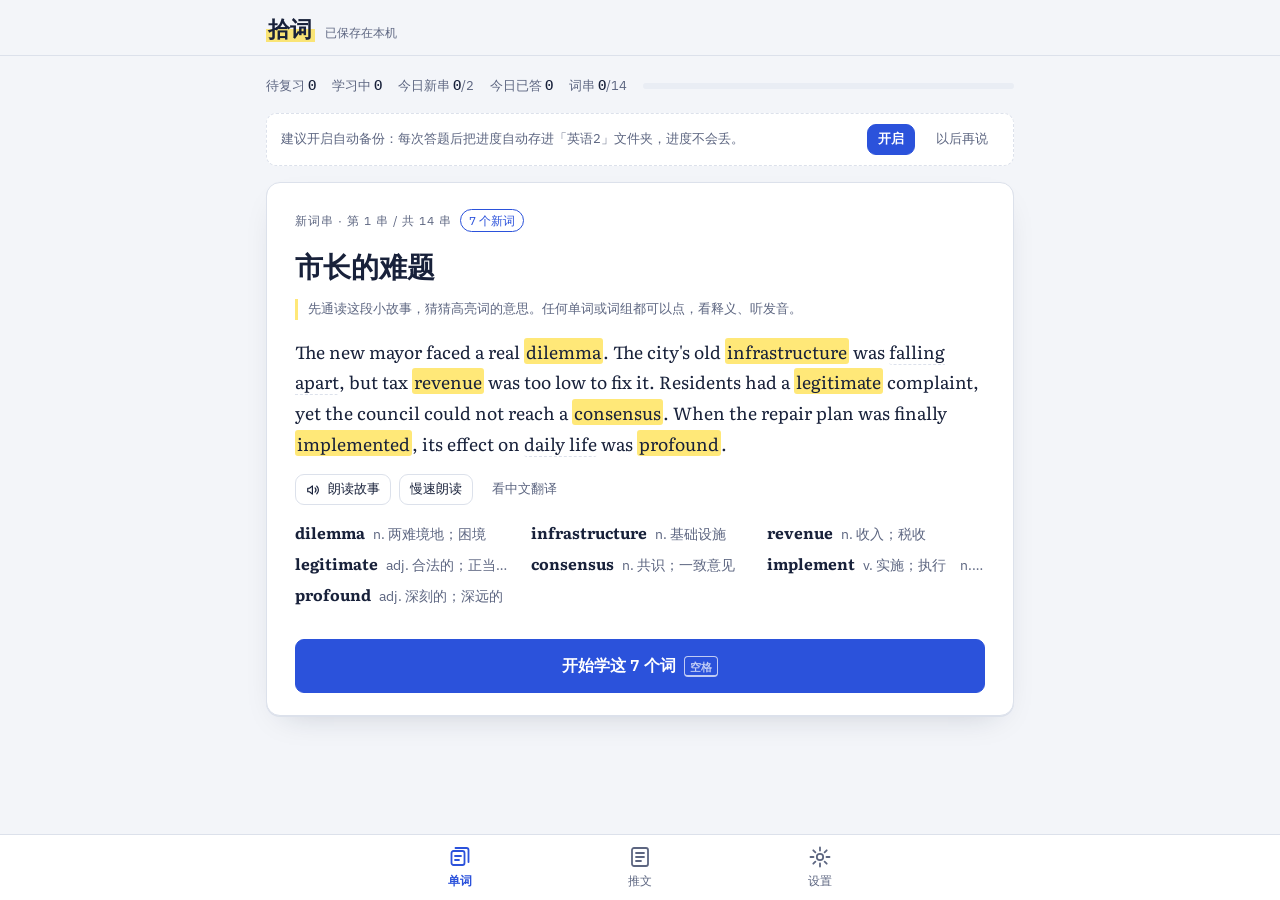
==== commit 34ae631c: "1.4.0 开发中：底部导航（单词/推文/设置）、去掉学习页的文章提示条、账号登录与云同步代码（待填 Supabase 配置） Co-Authored-By: Claude Opus 5.5 <nor" ====
--- a/app/src/main/assets/www/index.html
+++ b/app/src/main/assets/www/index.html
@@ -4,7 +4,7 @@
 <meta charset="utf-8">
 <meta name="viewport" content="width=device-width,initial-scale=1,viewport-fit=cover">
 <title>拾词背单词</title>
-<meta name="shici-app" content="1.3.0">
+<meta name="shici-app" content="1.4.0">
 <link rel="preconnect" href="https://fonts.googleapis.com">
 <link rel="preconnect" href="https://fonts.gstatic.com" crossorigin>
 <link rel="stylesheet" href="https://fonts.googleapis.com/css2?family=IBM+Plex+Mono:wght@400;500&family=IBM+Plex+Sans:wght@400;500;600&family=Literata:opsz,wght@7..72,500;7..72,700&display=swap">
@@ -47,7 +47,36 @@
 .tabs button{border:0;background:transparent;padding:5px 13px;border-radius:7px;font-size:14px;color:var(--muted)}
 .tabs button[aria-selected="true"]{background:var(--surface);color:var(--ink);font-weight:600;box-shadow:0 1px 2px rgba(0,0,0,.08)}
 
-main{padding-block:18px 48px}
+main{padding-block:18px calc(96px + env(safe-area-inset-bottom,0px))}
+.bnav{position:fixed;left:0;right:0;bottom:0;z-index:15;background:var(--surface);border-top:1px solid var(--line);display:flex;justify-content:center;padding:6px max(8px,env(safe-area-inset-right,0px)) calc(6px + env(safe-area-inset-bottom,0px)) max(8px,env(safe-area-inset-left,0px))}
+.bnav button{flex:1;max-width:180px;border:0;background:transparent;display:flex;flex-direction:column;align-items:center;gap:2px;font-size:12px;color:var(--muted);padding:4px 0;border-radius:10px}
+.bnav button svg{width:24px;height:24px}
+.bnav button[aria-current="page"]{color:var(--accent);font-weight:600}
+.ptitle{font-family:var(--font-head);font-size:24px;margin:0;line-height:1.3}
+.subhead{display:flex;align-items:center;gap:6px;margin:-4px 0 0 -8px}
+.subhead .ptitle{font-size:20px}
+.menu{background:var(--surface);border:1px solid var(--line);border-radius:14px;overflow:hidden}
+.menu button{display:flex;align-items:center;gap:14px;width:100%;padding:14px 16px;border:0;border-top:1px solid var(--line);background:transparent;text-align:left}
+.menu button:first-child{border-top:0}
+.menu button:hover{background:var(--sunk)}
+.menu .mi{width:36px;height:36px;border-radius:10px;display:grid;place-items:center;background:var(--sunk);color:var(--accent);flex:none}
+.menu .mi svg{width:20px;height:20px}
+.menu .mtx{flex:1;min-width:0}
+.menu .mtx b{display:block;font-weight:600;font-size:15px}
+.menu .mtx small{display:block;color:var(--muted);font-size:12.5px;overflow:hidden;text-overflow:ellipsis;white-space:nowrap}
+.menu .chev{color:var(--muted);font-size:20px}
+.feed{display:flex;flex-direction:column;gap:14px}
+.post{background:var(--surface);border:1px solid var(--line);border-radius:14px;padding:16px 18px;display:flex;flex-direction:column;gap:10px}
+.post .phd{display:flex;justify-content:space-between;gap:10px;align-items:flex-start;flex-wrap:wrap}
+.post .phd b{font-family:var(--font-head);font-size:19px;line-height:1.3}
+.post .phd small{color:var(--muted);font-size:12px}
+.post .phd b.it{font-style:italic;font-size:21px}
+.sec{font-size:14px;color:var(--muted);font-weight:600;margin:6px 0 -4px;letter-spacing:.04em}
+.field2{display:flex;flex-direction:column;gap:4px;font-size:13px;color:var(--muted)}
+.field2 input{padding:10px 12px;border:1px solid var(--line);border-radius:9px;background:var(--paper);font-size:16px}
+.field2 input:focus{border-color:var(--accent);outline:none}
+.acct{display:flex;flex-direction:column;gap:12px}
+.acct .who{font-family:var(--font-head);font-size:22px;font-weight:700}
 section{display:flex;flex-direction:column;gap:16px}
 
 .today{display:flex;align-items:center;gap:16px;flex-wrap:wrap;font-size:13px;color:var(--muted)}
@@ -221,7 +250,7 @@
 .method .tag{font-family:var(--font-mono);font-size:11px;color:var(--accent);border:1px solid var(--accent);border-radius:4px;padding:0 5px;height:fit-content;margin-top:3px;white-space:nowrap}
 .method p{margin:0;font-size:13.5px;color:var(--muted);grid-column:2}
 
-.toast{position:fixed;left:50%;bottom:calc(20px + env(safe-area-inset-bottom,0px));transform:translateX(-50%);background:var(--ink);color:var(--paper);padding:8px 16px;border-radius:9px;font-size:14px;opacity:0;pointer-events:none;transition:opacity .2s;max-width:calc(100% - 32px)}
+.toast{position:fixed;left:50%;bottom:calc(84px + env(safe-area-inset-bottom,0px));z-index:30;transform:translateX(-50%);background:var(--ink);color:var(--paper);padding:8px 16px;border-radius:9px;font-size:14px;opacity:0;pointer-events:none;transition:opacity .2s;max-width:calc(100% - 32px)}
 .toast.on{opacity:1}
 
 /* tap-to-read */
@@ -231,7 +260,7 @@
 .tk.hl{background:var(--mark);padding:0 2px;border-bottom:0}
 .tk.ph{border-bottom:1px dashed var(--line)}
 .tk.on{background:var(--accent);color:var(--accent-ink);border-bottom-color:transparent}
-.gsheet{position:fixed;left:50%;transform:translateX(-50%);bottom:calc(14px + env(safe-area-inset-bottom,0px));width:min(560px,calc(100% - 24px));background:var(--surface);border:1px solid var(--line);border-radius:14px;box-shadow:0 18px 48px -12px rgba(10,20,50,.45);padding:14px 16px;z-index:20;display:flex;flex-direction:column;gap:6px;max-height:55vh;overflow:auto}
+.gsheet{position:fixed;left:50%;transform:translateX(-50%);bottom:calc(74px + env(safe-area-inset-bottom,0px));width:min(560px,calc(100% - 24px));background:var(--surface);border:1px solid var(--line);border-radius:14px;box-shadow:0 18px 48px -12px rgba(10,20,50,.45);padding:14px 16px;z-index:20;display:flex;flex-direction:column;gap:6px;max-height:55vh;overflow:auto}
 .gsheet .ghead{display:flex;align-items:baseline;gap:10px;flex-wrap:wrap;font-family:var(--font-head);font-size:22px;font-weight:700}
 .gsheet .ghead .ipa{font-size:14px;font-weight:400}
 .gsheet .gzh{font-size:16px;font-weight:600}
@@ -275,13 +304,7 @@
 <header class="top">
   <div class="wrap">
     <div class="brand"><span class="logo">拾词</span><span class="sync" id="saveChip">本机保存</span></div>
-    <nav class="tabs" role="tablist" aria-label="页面">
-      <button role="tab" id="t-study" data-tab="study" aria-selected="true">学习</button>
-      <button role="tab" id="t-chains" data-tab="chains" aria-selected="false">词串</button>
-      <button role="tab" id="t-words" data-tab="words" aria-selected="false">词库</button>
-      <button role="tab" id="t-stats" data-tab="stats" aria-selected="false">统计</button>
-      <button role="tab" id="t-settings" data-tab="settings" aria-selected="false">设置</button>
-    </nav>
+    <span class="sync" id="cloudChip"></span>
   </div>
 </header>
 
@@ -292,16 +315,42 @@
     <div class="note warn" id="backlogNote" hidden></div>
     <div class="note" id="fsbNote" hidden></div>
     <div class="note warn" id="restoreNote" hidden></div>
-    <div class="unitbar" id="unitBar" hidden></div>
     <article class="card" id="card" aria-live="polite"></article>
   </section>
 
+  <section id="tab-read" hidden>
+    <div class="feed" id="readFeed"></div>
+    <div class="feed" id="readView" hidden></div>
+  </section>
+
+  <section id="tab-more" hidden>
+    <h2 class="ptitle">设置</h2>
+    <div class="menu">
+      <button data-go="account"><span class="mi"><svg viewBox="0 0 24 24" fill="none" stroke="currentColor" stroke-width="1.8" stroke-linecap="round" aria-hidden="true"><circle cx="12" cy="8" r="4"/><path d="M4 21c1.5-4 4.5-6 8-6s6.5 2 8 6"/></svg></span><span class="mtx"><b>账号与同步</b><small id="menuAcct">登录后，手机 App 和网页版同步学习进度</small></span><span class="chev">›</span></button>
+      <button data-go="chains"><span class="mi"><svg viewBox="0 0 24 24" fill="none" stroke="currentColor" stroke-width="1.8" stroke-linecap="round" aria-hidden="true"><path d="M10 14a4 4 0 0 0 5.7 0l3-3a4 4 0 0 0-5.7-5.7l-1 1"/><path d="M14 10a4 4 0 0 0-5.7 0l-3 3a4 4 0 0 0 5.7 5.7l1-1"/></svg></span><span class="mtx"><b>词串</b><small id="menuChains">14 个主题词串、串联回顾和单元文章</small></span><span class="chev">›</span></button>
+      <button data-go="words"><span class="mi"><svg viewBox="0 0 24 24" fill="none" stroke="currentColor" stroke-width="1.8" stroke-linecap="round" stroke-linejoin="round" aria-hidden="true"><path d="M4 4h6a3 3 0 0 1 3 3v13a2 2 0 0 0-2-2H4z"/><path d="M20 4h-6a3 3 0 0 0-3 3v13a2 2 0 0 1 2-2h7z"/></svg></span><span class="mtx"><b>词库</b><small>查词、编辑记忆点、导入新词</small></span><span class="chev">›</span></button>
+      <button data-go="stats"><span class="mi"><svg viewBox="0 0 24 24" fill="none" stroke="currentColor" stroke-width="1.8" stroke-linecap="round" aria-hidden="true"><path d="M4 20V10M10 20V4M16 20v-7M22 20H2"/></svg></span><span class="mtx"><b>统计</b><small>学习数据和未来 7 天的复习量</small></span><span class="chev">›</span></button>
+      <button data-go="settings"><span class="mi"><svg viewBox="0 0 24 24" fill="none" stroke="currentColor" stroke-width="1.8" stroke-linecap="round" aria-hidden="true"><path d="M4 6h10M18 6h2M4 12h4M12 12h8M4 18h12M20 18h0"/><circle cx="16" cy="6" r="2"/><circle cx="10" cy="12" r="2"/><circle cx="18" cy="18" r="2"/></svg></span><span class="mtx"><b>学习设置</b><small>每天新词、发音、备份与更新</small></span><span class="chev">›</span></button>
+    </div>
+    <div class="menu" id="menuApp" hidden>
+      <button id="getApp"><span class="mi"><svg viewBox="0 0 24 24" fill="none" stroke="currentColor" stroke-width="1.8" stroke-linecap="round" stroke-linejoin="round" aria-hidden="true"><path d="M12 3v12M7 10l5 5 5-5M4 20h16"/></svg></span><span class="mtx"><b>下载安卓 App</b><small>和网页版用同一个账号同步进度</small></span><span class="chev">›</span></button>
+    </div>
+    <p class="status" id="moreVer" style="margin:0"></p>
+  </section>
+
+  <section id="tab-account" hidden>
+    <div class="subhead"><button class="btn ghost sm" data-back>‹ 设置</button><h2 class="ptitle">账号与同步</h2></div>
+    <div class="box acct" id="acctBox"></div>
+  </section>
+
   <section id="tab-chains" hidden>
+    <div class="subhead"><button class="btn ghost sm" data-back>‹ 设置</button><h2 class="ptitle">词串</h2></div>
     <div class="note"><span class="grow">每个词串是一个小场景：先读故事猜词义，再逐个学单词，学完用“串联回顾”在故事里把词填回去。同义词、反义词和长得像的词被刻意分到不同的串里，避免互相干扰。</span></div>
     <div class="chains" id="chainList"></div>
   </section>
 
   <section id="tab-words" hidden>
+    <div class="subhead"><button class="btn ghost sm" data-back>‹ 设置</button><h2 class="ptitle">词库</h2></div>
     <details class="panel" id="importPanel">
       <summary><span class="ttl">导入单词</span><span class="sm">+</span></summary>
       <div class="panel-body">
@@ -339,6 +388,7 @@
   </section>
 
   <section id="tab-stats" hidden>
+    <div class="subhead"><button class="btn ghost sm" data-back>‹ 设置</button><h2 class="ptitle">统计</h2></div>
     <div class="tiles" id="tiles"></div>
     <div class="box"><h3>词汇状态</h3><div class="stack" id="stateStack"></div><div class="legend" id="stateLegend"></div></div>
     <div class="box"><h3>未来 7 天要复习的卡片</h3><div class="bars" id="forecast"></div></div>
@@ -346,6 +396,7 @@
   </section>
 
   <section id="tab-settings" hidden>
+    <div class="subhead"><button class="btn ghost sm" data-back>‹ 设置</button><h2 class="ptitle">学习设置</h2></div>
     <div class="box">
       <h3>学习节奏</h3>
       <div class="form">
@@ -404,6 +455,11 @@
     </div>
   </section>
 </main>
+<nav class="bnav" aria-label="主导航">
+  <button data-nav="study" aria-current="page"><svg viewBox="0 0 24 24" fill="none" stroke="currentColor" stroke-width="1.8" stroke-linecap="round" stroke-linejoin="round" aria-hidden="true"><rect x="3.5" y="6" width="13" height="14" rx="2"/><path d="M7.5 3h11a2 2 0 0 1 2 2v12"/><path d="M7 11h6M7 15h4"/></svg><span>单词</span></button>
+  <button data-nav="read"><svg viewBox="0 0 24 24" fill="none" stroke="currentColor" stroke-width="1.8" stroke-linecap="round" stroke-linejoin="round" aria-hidden="true"><path d="M4 5a2 2 0 0 1 2-2h12a2 2 0 0 1 2 2v14a2 2 0 0 1-2 2H6a2 2 0 0 1-2-2z"/><path d="M8 8h8M8 12h8M8 16h5"/></svg><span>推文</span></button>
+  <button data-nav="more"><svg viewBox="0 0 24 24" fill="none" stroke="currentColor" stroke-width="1.8" stroke-linecap="round" stroke-linejoin="round" aria-hidden="true"><circle cx="12" cy="12" r="3.2"/><path d="M12 2.5v3M12 18.5v3M2.5 12h3M18.5 12h3M5.3 5.3l2.1 2.1M16.6 16.6l2.1 2.1M5.3 18.7l2.1-2.1M16.6 7.4l2.1-2.1"/></svg><span>设置</span></button>
+</nav>
 <div class="toast" id="toast" role="status"></div>
 <div class="gsheet" id="gsheet" role="dialog" aria-label="释义" hidden></div>
 
@@ -1696,7 +1752,7 @@
 (() => {
 'use strict';
 const MIN = 60e3, HOUR = 36e5, DAY = 864e5, LS_KEY = 'shici.v2';
-const APP_VERSION = '1.3.0';
+const APP_VERSION = '1.4.0';
 const RELEASES_URL = 'https://github.com/liugithub007/my-new-repo/releases/latest';
 const NATIVE = (window.ShiciNative && typeof window.ShiciNative.saveBackup === 'function') ? window.ShiciNative : null;
 const PR_GAPS = [1, 2, 4, 9, 19, 45];   // 短文复习：开始学一串后第 1、3、7、16、35、80 天
@@ -1810,7 +1866,7 @@
   const chip = document.getElementById('saveChip');
   if (chip) chip.textContent = storageOK ? '已保存在本机' : '无法保存！请导出备份';
 }
-function commit(){ state.updatedAt = Date.now(); saveLocal(); scheduleBackup(); }
+function commit(){ state.updatedAt = Date.now(); saveLocal(); scheduleBackup(); scheduleSync(); }
 try { navigator.storage && navigator.storage.persist && navigator.storage.persist(); } catch(e){}
 
 /* ---------- days (a day starts at 04:00) ---------- */
@@ -2084,6 +2140,191 @@
   if (chip) chip.textContent = !storageOK ? '无法保存！请导出备份' : on && fsb.last ? `已保存 · 已备份 ${hhmm(fsb.last)}` : '已保存在本机';
 }
 
+/* ---------- 账号与云同步（Supabase） ---------- */
+const SUPA_URL = '__SUPA_URL__';
+const SUPA_KEY = '__SUPA_KEY__';
+const EMAIL_DOMAIN = 'users.shici.app';
+const cloudOn = () => /^https:\/\/[^_]+$/.test(SUPA_URL) && SUPA_KEY.length > 20 && !SUPA_KEY.startsWith('__');
+const AUTH_KEY = 'shici.auth';
+let auth = null;
+try { auth = JSON.parse(localStorage.getItem(AUTH_KEY) || 'null'); } catch(e){}
+const sync = {busy: false, timer: null, last: 0, err: ''};
+function saveAuth(){ try { if (auth) localStorage.setItem(AUTH_KEY, JSON.stringify(auth)); else localStorage.removeItem(AUTH_KEY); } catch(e){} }
+const unameOk = u => /^[a-z0-9_]{3,20}$/.test(u);
+const emailOf = u => u + '@' + EMAIL_DOMAIN;
+async function supa(path, opts){
+  opts = opts || {};
+  const headers = Object.assign({apikey: SUPA_KEY, 'Content-Type': 'application/json'}, opts.headers || {});
+  if (opts.auth) headers.Authorization = 'Bearer ' + auth.access_token;
+  const r = await fetch(SUPA_URL + path, {method: opts.method || 'GET', headers, body: opts.body !== undefined ? JSON.stringify(opts.body) : undefined});
+  const txt = await r.text(); let data = null;
+  try { data = txt ? JSON.parse(txt) : null; } catch(e){ data = txt; }
+  if (!r.ok){
+    const msg = (data && (data.msg || data.message || data.error_description || data.error_code || data.error)) || ('HTTP ' + r.status);
+    const err = new Error(String(msg)); err.status = r.status; throw err;
+  }
+  return data;
+}
+function errText(e){
+  const m = (e && e.message) || String(e);
+  if (/Failed to fetch|NetworkError|Load failed|network/i.test(m)) return '连不上同步服务器，请检查网络';
+  if (/Invalid login credentials|invalid_credentials/i.test(m)) return '用户名或密码不对';
+  if (/already registered|already exists|user_already_exists/i.test(m)) return '这个用户名已经有人用了，换一个试试';
+  if (/Password should|at least 6|weak_password/i.test(m)) return '密码太简单了，至少 6 位';
+  if (/Email not confirmed|email_not_confirmed/i.test(m)) return '服务器还开着邮箱验证，暂时无法登录';
+  if (/rate limit|too many|over_request_rate_limit/i.test(m)) return '操作太频繁，请过一会儿再试';
+  if (/JWT|expired|refresh_token|invalid_grant|session_not_found/i.test(m)) return '登录已过期，请重新登录';
+  return m;
+}
+function setSession(d, username){
+  auth = {access_token: d.access_token, refresh_token: d.refresh_token, expires_at: Date.now() + (d.expires_in || 3600) * 1000, uid: d.user && d.user.id, username};
+  saveAuth();
+}
+async function ensureToken(){
+  if (!auth) throw new Error('未登录');
+  if (Date.now() < auth.expires_at - 60000) return;
+  try {
+    const d = await supa('/auth/v1/token?grant_type=refresh_token', {method: 'POST', body: {refresh_token: auth.refresh_token}});
+    setSession(d, auth.username);
+  } catch(e){
+    if (e.status === 400 || e.status === 401 || e.status === 403){ auth = null; saveAuth(); renderSyncUI(); throw new Error('登录已过期，请重新登录'); }
+    throw e;
+  }
+}
+async function signUp(u, p){
+  const d = await supa('/auth/v1/signup', {method: 'POST', body: {email: emailOf(u), password: p, data: {username: u}}});
+  if (!d || !d.access_token) throw new Error('注册成功，但服务器还开着邮箱验证，暂时无法登录');
+  setSession(d, u);
+}
+async function signIn(u, p){
+  const d = await supa('/auth/v1/token?grant_type=password', {method: 'POST', body: {email: emailOf(u), password: p}});
+  setSession(d, u);
+}
+function signOut(){
+  const a = auth; auth = null; saveAuth(); sync.last = 0; sync.err = '';
+  if (a) fetch(SUPA_URL + '/auth/v1/logout', {method: 'POST', headers: {apikey: SUPA_KEY, Authorization: 'Bearer ' + a.access_token}}).catch(() => {});
+  renderAccount(); renderSyncUI(); toast('已退出登录，本机进度仍然保留');
+}
+async function deleteAccount(){
+  try {
+    await ensureToken();
+    await supa('/rest/v1/rpc/delete_my_account', {method: 'POST', auth: true, body: {}});
+    auth = null; saveAuth(); sync.last = 0;
+    renderAccount(); renderSyncUI(); toast('账号和云端数据已删除，本机进度仍然保留');
+  } catch(e){ toast('删除失败：' + errText(e)); }
+}
+/* 合并两份进度：每张卡片取最近一次复习的那份，词串和单元取进度更靠前的，所以两台设备各学各的也不会互相覆盖。 */
+function mergeProgress(local, remote){
+  if (!remote || !Array.isArray(remote.words) || !Array.isArray(remote.groups)) return false;
+  let changed = false;
+  const newerRemote = (remote.updatedAt || 0) > (local.updatedAt || 0);
+  const gByTitle = new Map(local.groups.map(g => [g.title, g])), gid = new Map();
+  for (const rg of remote.groups){
+    let lg = gByTitle.get(rg.title);
+    if (!lg){ lg = Object.assign({}, rg, {id: mkId('g')}); local.groups.push(lg); gByTitle.set(lg.title, lg); changed = true; }
+    else {
+      const st = [lg.started, rg.started].filter(Boolean), ns = st.length ? Math.min(...st) : 0;
+      if (ns !== (lg.started || 0)){ lg.started = ns; changed = true; }
+      if ((rg.challenged || 0) > (lg.challenged || 0)){ lg.challenged = rg.challenged; changed = true; }
+      if ((rg.best || 0) > (lg.best || 0)){ lg.best = rg.best; changed = true; }
+      if (rg.pr && (!lg.pr || rg.pr.stage > lg.pr.stage || (rg.pr.stage === lg.pr.stage && (rg.pr.next || 0) > (lg.pr.next || 0)))){ lg.pr = Object.assign({}, rg.pr); changed = true; }
+      if (!lg.story && rg.story){ lg.story = rg.story; lg.storyZh = rg.storyZh; changed = true; }
+    }
+    gid.set(rg.id, lg.id);
+  }
+  const wByKey = new Map(local.words.map(w => [w.w.toLowerCase(), w]));
+  for (const rw of remote.words){
+    const key = String(rw.w || '').toLowerCase(); if (!key) continue;
+    const lw = wByKey.get(key);
+    if (!lw){ const nw = Object.assign({}, rw, {id: mkId('w'), g: gid.get(rw.g) || rw.g}); if (!nw.r) nw.r = newCard(); local.words.push(nw); wByKey.set(key, nw); changed = true; continue; }
+    for (const k of ['r', 's']){
+      const rc = rw[k], lc = lw[k];
+      if (rc && (!lc || (rc.last || 0) > (lc.last || 0))){ lw[k] = Object.assign({}, rc); changed = true; }
+    }
+    if (rw.leech && !lw.leech){ lw.leech = true; changed = true; }
+    if (rw.note && rw.note !== lw.note && (newerRemote || !lw.note)){ lw.note = rw.note; changed = true; }
+  }
+  for (const [day, rl] of Object.entries(remote.log || {})){
+    const ll = local.log[day] || (local.log[day] = {});
+    for (const [f, v] of Object.entries(rl || {})) if (typeof v === 'number' && v > (ll[f] || 0)){ ll[f] = v; changed = true; }
+  }
+  for (const [k, v] of Object.entries(remote.unitRead || {})) if (v && (!local.unitRead[k] || v < local.unitRead[k])){ local.unitRead[k] = v; changed = true; }
+  for (const [k, v] of Object.entries(remote.unitReview || {})){ const l = local.unitReview[k]; if (v && (!l || v.stage > l.stage)){ local.unitReview[k] = Object.assign({}, v); changed = true; } }
+  for (const [k, v] of Object.entries(remote.unitArticles || {})) if (!local.unitArticles[k]){ local.unitArticles[k] = v; changed = true; }
+  if (newerRemote && remote.settings){ local.settings = Object.assign({}, DEFAULT_SETTINGS, remote.settings); changed = true; }
+  local.lastExport = Math.max(local.lastExport || 0, remote.lastExport || 0);
+  local.lastSnap = Math.max(local.lastSnap || 0, remote.lastSnap || 0);
+  local.updatedAt = Math.max(local.updatedAt || 0, remote.updatedAt || 0);
+  return changed;
+}
+async function syncNow(){
+  if (!cloudOn() || !auth) return;
+  if (sync.busy){ sync.again = true; return; }
+  sync.busy = true; renderSyncUI();
+  try {
+    await ensureToken();
+    const rows = await supa('/rest/v1/progress?select=data&user_id=eq.' + encodeURIComponent(auth.uid), {auth: true});
+    const remote = rows && rows[0] && rows[0].data;
+    let changed = false;
+    if (remote) changed = mergeProgress(state, normalize(JSON.parse(JSON.stringify(remote))));
+    if (changed) saveLocal();
+    await supa('/rest/v1/progress?on_conflict=user_id', {method: 'POST', auth: true,
+      headers: {Prefer: 'resolution=merge-duplicates,return=minimal'},
+      body: {user_id: auth.uid, username: auth.username, data: state, updated_at: new Date().toISOString()}});
+    sync.last = Date.now(); sync.err = '';
+    if (changed){ if (curTab === 'study') renderToday(buildQueues()); else setTab(curTab); }
+  } catch(e){ sync.err = errText(e); }
+  finally {
+    sync.busy = false; renderSyncUI();
+    if (curTab === 'account') renderAccount();
+    if (sync.again){ sync.again = false; scheduleSync(3000); }
+  }
+}
+function scheduleSync(delay){
+  if (!cloudOn() || !auth) return;
+  clearTimeout(sync.timer); sync.timer = setTimeout(syncNow, delay == null ? 8000 : delay);
+}
+function renderSyncUI(){
+  const c = $('cloudChip'); if (!c) return;
+  c.textContent = !cloudOn() || !auth ? '' : sync.busy ? '· 同步中…' : sync.err ? '· 同步失败' : sync.last ? `· 已同步 ${hhmm(sync.last)}` : '';
+}
+async function doAuth(kind){
+  const u = $('acctUser').value.trim().toLowerCase(), p = $('acctPass').value, msg = $('acctMsg');
+  if (!unameOk(u)){ msg.textContent = '用户名用 3–20 位小写英文字母、数字或下划线'; return; }
+  if (p.length < 6){ msg.textContent = '密码至少 6 位'; return; }
+  msg.textContent = kind === 'up' ? '正在注册…' : '正在登录…';
+  $('acctLogin').disabled = $('acctSignup').disabled = true;
+  try {
+    if (kind === 'up') await signUp(u, p); else await signIn(u, p);
+    await syncNow();
+    toast(kind === 'up' ? '注册成功，进度已开始同步' : '登录成功，进度已同步');
+    renderAccount();
+  } catch(e){
+    msg.textContent = errText(e);
+    $('acctLogin').disabled = $('acctSignup').disabled = false;
+  }
+}
+function renderAccount(){
+  const box = $('acctBox'); if (!box) return;
+  if (!cloudOn()){
+    box.innerHTML = '<div class="status">云同步还在准备中。现在学习进度只保存在这台设备上，可以用「学习设置」里的导出备份和从备份恢复，在设备之间转移进度。</div>';
+    return;
+  }
+  if (!auth){
+    box.innerHTML = `<div class="status">登录后，你在手机 App 和网页版上的学习进度会自动同步。没有账号就填好用户名和密码，点“注册新账号”。</div>
+      <label class="field2">用户名<input id="acctUser" autocomplete="username" autocapitalize="off" spellcheck="false" placeholder="3–20 位小写字母、数字或下划线"></label>
+      <label class="field2">密码<input id="acctPass" type="password" autocomplete="current-password" placeholder="至少 6 位"></label>
+      <div class="row-actions"><button class="btn primary" id="acctLogin">登录</button><button class="btn" id="acctSignup">注册新账号</button></div>
+      <div class="status" id="acctMsg"></div>
+      <div class="status">我们只保存你的用户名和学习进度，密码加密存储，任何人都看不到。可以随时删除账号和全部云端数据。忘记密码暂时无法找回，请记好。</div>`;
+    return;
+  }
+  box.innerHTML = `<div><div class="status">已登录</div><div class="who">${esc(auth.username)}</div></div>
+    <div class="status">${sync.busy ? '正在同步…' : sync.err ? '上次同步失败：' + esc(sync.err) : sync.last ? '上次同步：' + new Date(sync.last).toLocaleString() : '还没有同步过'}</div>
+    <div class="status">每次答题后会自动同步。在另一台设备上用同一个用户名登录，进度会自动合并：同一个词以最近一次复习为准，不会互相覆盖。</div>
+    <div class="row-actions"><button class="btn primary" id="acctSync">立即同步</button><button class="btn" id="acctLogout">退出登录</button><button class="btn danger" id="acctDelete">删除账号和云端数据</button></div>`;
+}
+
 const groupById = id => state.groups.find(g => g.id === id);
 const groupIndex = id => state.groups.findIndex(g => g.id === id);
 const wordsOf = gid => state.words.filter(w => w.g === gid);
@@ -2198,17 +2439,6 @@
   if (q.backlog) bn.textContent = `待复习有 ${q.R.length} 张，今天先不开新串，把旧词复习完。可以在「设置」里关掉这个规则。`;
   const reviewed = Object.values(state.log).reduce((a,l) => a + (l.rev||0), 0);
   $('backupNote').hidden = !(reviewed >= 30 && !(fsb.handle && fsb.perm === 'granted') && Date.now() - (state.lastExport || state.created || 0) > 7*DAY);
-  const ub = $('unitBar'), nu = q.units.find(u => !u.unlocked);
-  if (nu && nu.words.length){
-    const left = nu.words.length - nu.learned, pct = Math.round(nu.learned / nu.words.length * 100);
-    ub.hidden = false;
-    ub.innerHTML = nu.paras
-      ? `<div class="ut"><small>第 ${nu.num} 单元奖励文章</small><b>${esc(nu.title)}</b><small>${esc(nu.titleZh)}</small></div>
-         <div class="hook">${esc(nu.hook)}</div>
-         <div class="ubar"><i style="width:${pct}%"></i></div>
-         <div class="status">已学 ${nu.learned} / ${nu.words.length} 个词，再学 <b>${left}</b> 个词解锁全文</div>`
-      : `<div class="ut"><small>第 ${nu.num} 单元</small><b>${nu.complete ? '' : '（还没凑满 50 词）'}</b></div><div class="ubar"><i style="width:${pct}%"></i></div><div class="status">已学 ${nu.learned} / ${nu.words.length} 个词</div>`;
-  } else ub.hidden = true;
 }
 
 function showNext(){
@@ -2771,18 +3001,99 @@
 }
 
 /* ---------- tabs ---------- */
+const TABS = ['study','read','more','chains','words','stats','settings','account'];
+const SUBPAGES = ['chains','words','stats','settings','account'];
+let curTab = 'study';
 function setTab(t){
-  document.querySelectorAll('.tabs button').forEach(b => b.setAttribute('aria-selected', String(b.dataset.tab === t)));
-  for (const n of ['study','chains','words','stats','settings']) $('tab-' + n).hidden = n !== t;
-  if (t === 'study') showNext(); if (t === 'chains') renderChains(); if (t === 'words') renderList();
-  if (t === 'stats') renderStats(); if (t === 'settings') renderSettings();
+  if (!TABS.includes(t)) t = 'study';
+  curTab = t;
+  for (const n of TABS) $('tab-' + n).hidden = n !== t;
+  const nav = t === 'study' ? 'study' : t === 'read' ? 'read' : 'more';
+  document.querySelectorAll('.bnav button').forEach(b => { if (b.dataset.nav === nav) b.setAttribute('aria-current', 'page'); else b.removeAttribute('aria-current'); });
+  hideGloss();
+  if (t === 'study') showNext(); if (t === 'read') renderRead(); if (t === 'more') renderMore();
+  if (t === 'chains') renderChains(); if (t === 'words') renderList();
+  if (t === 'stats') renderStats(); if (t === 'settings') renderSettings(); if (t === 'account') renderAccount();
   try { sessionStorage.setItem('shici.tab', t); } catch(e){}
   window.scrollTo(0, 0);
 }
-const currentTab = () => document.querySelector('.tabs button[aria-selected="true"]').dataset.tab;
+const currentTab = () => curTab;
+function renderMore(){
+  $('menuApp').hidden = !!NATIVE;
+  $('moreVer').textContent = (NATIVE ? '拾词 App' : '拾词网页版') + ' · 内容版本 ' + APP_VERSION;
+  $('menuAcct').textContent = !cloudOn() ? '云同步即将开放，目前进度只保存在本机' : auth ? `已登录：${auth.username}` + (sync.last ? ` · 上次同步 ${hhmm(sync.last)}` : '') : '登录后，手机 App 和网页版同步学习进度';
+  const started = state.groups.filter(g => g.started).length;
+  $('menuChains').textContent = `已开始 ${started} / ${state.groups.length} 串 · 串联回顾和单元文章`;
+}
+
+/* ---------- 推文：单元文章 + 词串故事 ---------- */
+function renderRead(){
+  $('readView').hidden = true; $('readFeed').hidden = false;
+  const units = computeUnits().filter(u => u.paras);
+  let h = '<h2 class="ptitle">推文</h2><div class="status">每学完一个单元解锁一篇奖励文章；学过的词串故事也都在这里。任何单词、词组都能点。</div>';
+  if (units.length) h += '<h3 class="sec">单元奖励文章</h3>';
+  for (const u of units){
+    const pct = u.words.length ? Math.round(u.learned / u.words.length * 100) : 0, left = u.words.length - u.learned;
+    if (u.unlocked){
+      h += `<article class="post"><div class="phd"><span><small>第 ${u.num} 单元 · ${u.words.length} 个词</small><br><b class="it">${esc(u.title)}</b></span><span class="chip done">已解锁</span></div>
+        <div class="status">${esc(u.titleZh)}　${esc(u.hook)}</div>
+        <div><button class="btn primary sm" data-read-unit="${u.key}">阅读全文</button></div></article>`;
+    } else {
+      h += `<article class="post"><div class="phd"><span><small>第 ${u.num} 单元 · 未解锁</small><br><b class="it">${esc(u.title)}</b></span><span class="chip">${u.learned}/${u.words.length}</span></div>
+        <div class="status">${esc(u.titleZh)}　${esc(u.hook)}</div>
+        <div class="teaser story">${readerHTML(u.paras[0], null)}</div>
+        <div class="ubar"><i style="width:${pct}%"></i></div>
+        <div class="status">再学 <b>${left}</b> 个词解锁全文</div></article>`;
+    }
+  }
+  const gs = state.groups.filter(g => g.started && g.story).sort((a,b) => b.started - a.started);
+  h += '<h3 class="sec">词串故事</h3>';
+  if (!gs.length) h += '<div class="empty">开始学第一串单词后，它的故事会出现在这里。</div>';
+  for (const g of gs){
+    const ws = wordsOf(g.id);
+    h += `<article class="post"><div class="phd"><b>${esc(g.title)}</b><small>${ws.length} 个词</small></div>
+      <div class="story">${readerHTML(storyPairs(g), new Set(ws.map(w => w.id)))}</div>
+      <div class="ptools"><button class="btn sm" data-gread="${g.id}">${SPK.replace('<svg','<svg width="14" height="14"')} 朗读</button><button class="btn ghost sm" data-gzh>中文</button></div>
+      <div class="storyzh" hidden>${esc(g.storyZh)}</div></article>`;
+  }
+  $('readFeed').innerHTML = h;
+}
+function openReadArticle(u){
+  markUnitRead(u.key); commit();
+  sess.article = u; sess.articleReview = false;
+  const hl = new Set(u.words.map(w => w.id));
+  let h = `<div><button class="btn ghost sm" id="readBack">‹ 推文</button></div>
+    <article class="post"><div class="kind">第 ${u.num} 单元文章 <span class="chip done">本单元 ${u.words.length} 个词已高亮</span></div>
+    <h2 class="atitle">${esc(u.title)}</h2>
+    <div class="prompt">${esc(u.titleZh)}　·　点任何单词看释义、听发音、看整句翻译</div>`;
+  u.paras.forEach((p, i) => {
+    h += `<div class="para"><p class="story">${readerHTML(p, hl)}</p>
+      <div class="ptools"><button class="btn sm" data-rread="${i}">${SPK.replace('<svg','<svg width="14" height="14"')} 朗读本段</button><button class="btn ghost sm" data-gzh>中文</button></div>
+      <div class="storyzh" hidden>${p.map(x => esc(x[1])).join('')}</div></div>`;
+  });
+  h += '</article>';
+  $('readFeed').hidden = true; $('readView').hidden = false; $('readView').innerHTML = h;
+  window.scrollTo(0, 0);
+}
 
 /* ---------- events ---------- */
-document.querySelector('.tabs').addEventListener('click', e => { const b = e.target.closest('button[data-tab]'); if (b) setTab(b.dataset.tab); });
+document.querySelector('.bnav').addEventListener('click', e => { const b = e.target.closest('button[data-nav]'); if (b) setTab(b.dataset.nav); });
+document.querySelector('main').addEventListener('click', e => {
+  const t = e.target;
+  const go = t.closest('[data-go]'); if (go){ setTab(go.dataset.go); return; }
+  if (t.closest('[data-back]')){ setTab('more'); return; }
+  if (t.closest('#getApp')){ window.open(RELEASES_URL, '_blank', 'noopener'); return; }
+  const ru = t.closest('[data-read-unit]'); if (ru){ const u = unitByKey(ru.dataset.readUnit); if (u) openReadArticle(u); return; }
+  if (t.closest('#readBack')){ renderRead(); window.scrollTo(0, 0); return; }
+  const gr = t.closest('[data-gread]'); if (gr){ const g = groupById(gr.dataset.gread); if (g) speak(g.story); return; }
+  const rr = t.closest('[data-rread]'); if (rr){ speak(sess.article.paras[+rr.dataset.rread].map(x => x[0]).join(' ')); return; }
+  const gz = t.closest('[data-gzh]'); if (gz){ const z = gz.parentElement.nextElementSibling; z.hidden = !z.hidden; gz.textContent = z.hidden ? '中文' : '收起中文'; return; }
+  if (t.closest('#acctLogin')){ doAuth('in'); return; }
+  if (t.closest('#acctSignup')){ doAuth('up'); return; }
+  if (t.closest('#acctSync')){ syncNow().then(() => toast(sync.err ? '同步失败：' + sync.err : '已同步')); return; }
+  if (t.closest('#acctLogout')){ signOut(); return; }
+  const del = t.closest('#acctDelete'); if (del){ twoStep(del, '删除账号和云端数据', deleteAccount); return; }
+});
 
 $('card').addEventListener('click', e => {
   const t = e.target;
@@ -2942,16 +3253,23 @@
 document.addEventListener('keydown', e => { if (e.key === 'Escape') hideGloss(); });
 window.__shiciBack = () => {
   if (!$('gsheet').hidden){ hideGloss(); return true; }
-  if (currentTab() !== 'study'){ setTab('study'); return true; }
+  if (curTab === 'read' && !$('readView').hidden){ renderRead(); return true; }
+  if (SUBPAGES.includes(curTab)){ setTab('more'); return true; }
+  if (curTab !== 'study'){ setTab('study'); return true; }
   return false;
 };
-document.addEventListener('visibilitychange', () => { if (document.visibilityState === 'hidden'){ saveLocal(); if (NATIVE) nativeBackup(); } });
+document.addEventListener('visibilitychange', () => {
+  if (document.visibilityState === 'hidden'){ saveLocal(); if (NATIVE) nativeBackup(); if (auth) syncNow(); }
+  else if (auth) syncNow();
+});
 
 /* ---------- boot ---------- */
 saveLocal();
 let startTab = 'study'; try { startTab = sessionStorage.getItem('shici.tab') || 'study'; } catch(e){}
 setTab(startTab);
 fsbInit();
+renderSyncUI();
+if (auth) syncNow();
 })();
 </script>
 </body>
